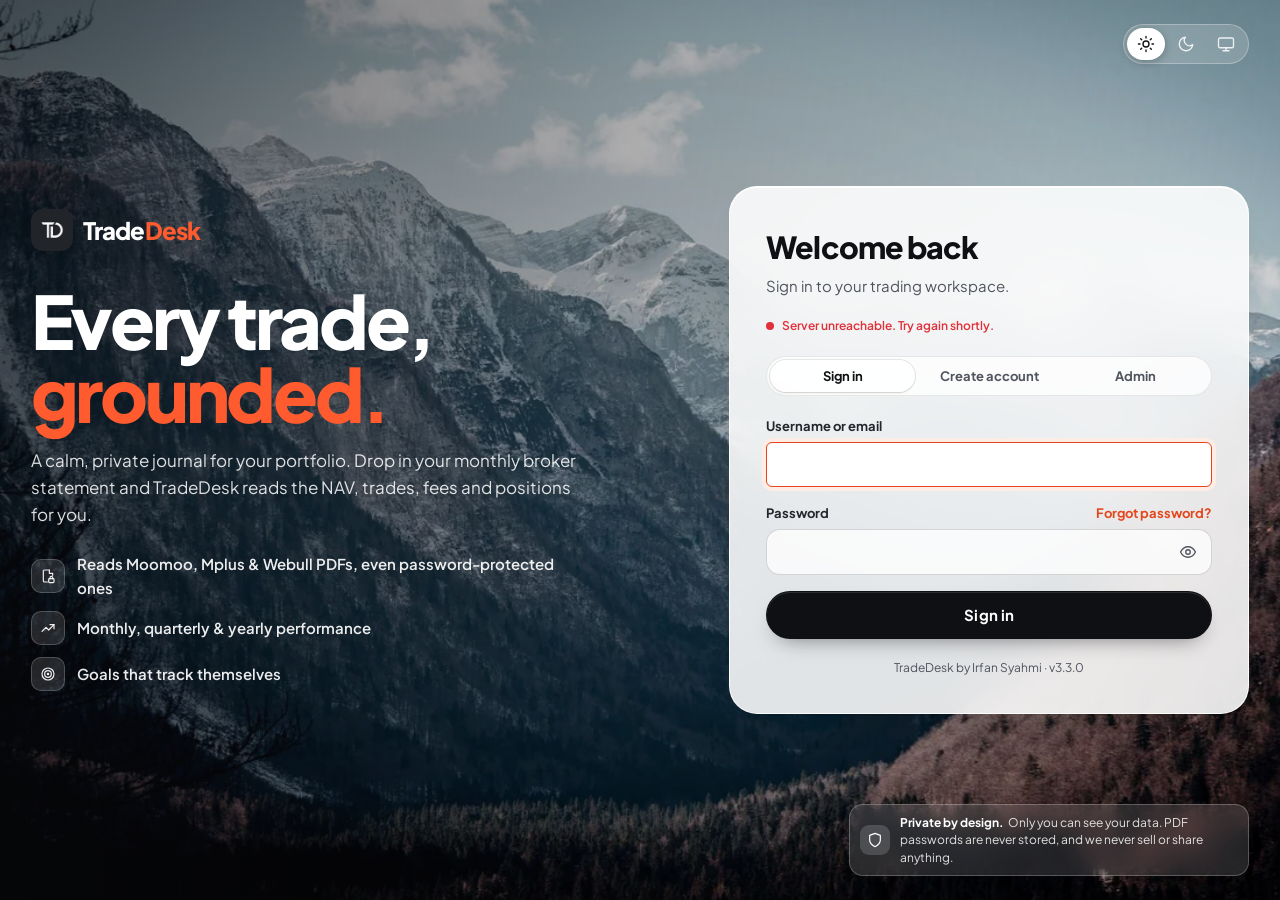
==== index.html @ afc0c204 "Website v3.3.0: statement verification before saving Co-Authored-By: Claude Opus 5.5 <noreply@anthro" ====
<!doctype html>
<html lang="en" data-theme="light">
<head>
  <meta charset="utf-8" />
  <meta name="viewport" content="width=device-width, initial-scale=1, viewport-fit=cover" />
  <title>TradeDesk · Trading Journal</title>
  <meta name="description" content="TradeDesk is a calm, private trading journal: read your broker statements, track NAV, journal trades and hit your goals." />
  <meta name="theme-color" content="#f3f2ee" />
  <meta property="og:title" content="TradeDesk · Trading Journal" />
  <meta property="og:description" content="Read broker statements, track NAV, journal trades and hit your goals." />
  <meta property="og:type" content="website" />
  <meta property="og:image" content="assets/img/og-image.jpg" />
  <link rel="icon" type="image/png" sizes="64x64" href="assets/img/favicon-64.png" />
  <link rel="apple-touch-icon" href="assets/img/apple-touch-icon.png" />
  <link rel="manifest" href="manifest.webmanifest" />
  <link rel="preload" href="assets/fonts/jakarta-normal-latin.woff2" as="font" type="font/woff2" crossorigin />
  <link rel="stylesheet" href="assets/css/fonts.css" />
  <link rel="preload" as="image" type="image/webp" imagesrcset="assets/img/login-bg-1280.webp 1280w, assets/img/login-bg-1920.webp 1920w, assets/img/login-bg-2560.webp 2560w, assets/img/login-bg-3840.webp 3840w" imagesizes="100vw" />
  <link rel="stylesheet" href="assets/css/app.css" />
  <script>
    /* Apply the saved theme before first paint to avoid a flash. */
    (function () {
      try {
        var pref = localStorage.getItem("td_theme_v3") || "light";
        var dark = pref === "dark" || (pref === "system" && matchMedia("(prefers-color-scheme: dark)").matches);
        document.documentElement.setAttribute("data-theme", dark ? "dark" : "light");
        var accent = localStorage.getItem("td_accent_v1");
        if (accent) document.documentElement.setAttribute("data-accent", accent);
      } catch (e) {}
    })();
  </script>
  <script src="config.js"></script>
  <script defer src="assets/vendor/chart-4.4.4.umd.min.js"></script>
  <script type="module" src="assets/js/app.js"></script>
</head>
<body>
  <!-- ======================= Icon sprite (Lucide-style, 24px, stroke) ======================= -->
  <svg width="0" height="0" style="position:absolute" aria-hidden="true" focusable="false">
    <defs>
      <symbol id="i-overview" viewBox="0 0 24 24"><rect x="3" y="3" width="7" height="9" rx="1.5"/><rect x="14" y="3" width="7" height="5" rx="1.5"/><rect x="14" y="12" width="7" height="9" rx="1.5"/><rect x="3" y="16" width="7" height="5" rx="1.5"/></symbol>
      <symbol id="i-trend" viewBox="0 0 24 24"><path d="M3 17l6-6 4 4 8-8"/><path d="M15 7h6v6"/></symbol>
      <symbol id="i-file" viewBox="0 0 24 24"><path d="M14 3H7a2 2 0 0 0-2 2v14a2 2 0 0 0 2 2h10a2 2 0 0 0 2-2V8z"/><path d="M14 3v5h5"/><path d="M9 13h6M9 17h6"/></symbol>
      <symbol id="i-book" viewBox="0 0 24 24"><path d="M4 19.5A2.5 2.5 0 0 1 6.5 17H20V3H6.5A2.5 2.5 0 0 0 4 5.5z"/><path d="M4 19.5A2.5 2.5 0 0 0 6.5 22H20v-5"/></symbol>
      <symbol id="i-eye" viewBox="0 0 24 24"><path d="M2 12s3.6-7 10-7 10 7 10 7-3.6 7-10 7S2 12 2 12z"/><circle cx="12" cy="12" r="3"/></symbol>
      <symbol id="i-eye-off" viewBox="0 0 24 24"><path d="M10.6 5.1A10.4 10.4 0 0 1 12 5c6.4 0 10 7 10 7a17.6 17.6 0 0 1-2.5 3.4M6.6 6.6C3.9 8.4 2 12 2 12s3.6 7 10 7a9.9 9.9 0 0 0 5.4-1.6"/><path d="M9.9 9.9a3 3 0 0 0 4.2 4.2"/><path d="M3 3l18 18"/></symbol>
      <symbol id="i-download" viewBox="0 0 24 24"><path d="M21 15v4a2 2 0 0 1-2 2H5a2 2 0 0 1-2-2v-4"/><path d="M7 10l5 5 5-5"/><path d="M12 15V3"/></symbol>
      <symbol id="i-upload" viewBox="0 0 24 24"><path d="M21 15v4a2 2 0 0 1-2 2H5a2 2 0 0 1-2-2v-4"/><path d="M17 8l-5-5-5 5"/><path d="M12 3v12"/></symbol>
      <symbol id="i-plus" viewBox="0 0 24 24"><path d="M12 5v14M5 12h14"/></symbol>
      <symbol id="i-refresh" viewBox="0 0 24 24"><path d="M21 12a9 9 0 0 1-15.4 6.4L3 16"/><path d="M3 12A9 9 0 0 1 18.4 5.6L21 8"/><path d="M21 3v5h-5M3 21v-5h5"/></symbol>
      <symbol id="i-user" viewBox="0 0 24 24"><circle cx="12" cy="8" r="4"/><path d="M4 21a8 8 0 0 1 16 0"/></symbol>
      <symbol id="i-logout" viewBox="0 0 24 24"><path d="M9 21H5a2 2 0 0 1-2-2V5a2 2 0 0 1 2-2h4"/><path d="M16 17l5-5-5-5"/><path d="M21 12H9"/></symbol>
      <symbol id="i-sun" viewBox="0 0 24 24"><circle cx="12" cy="12" r="4"/><path d="M12 2v2M12 20v2M4.9 4.9l1.4 1.4M17.7 17.7l1.4 1.4M2 12h2M20 12h2M4.9 19.1l1.4-1.4M17.7 6.3l1.4-1.4"/></symbol>
      <symbol id="i-moon" viewBox="0 0 24 24"><path d="M21 12.8A9 9 0 1 1 11.2 3a7 7 0 0 0 9.8 9.8z"/></symbol>
      <symbol id="i-monitor" viewBox="0 0 24 24"><rect x="2" y="4" width="20" height="13" rx="2"/><path d="M8 21h8M12 17v4"/></symbol>
      <symbol id="i-compass" viewBox="0 0 24 24"><circle cx="12" cy="12" r="9"/><path d="M15.5 8.5l-2 5-5 2 2-5z"/></symbol>
      <symbol id="i-shield" viewBox="0 0 24 24"><path d="M12 22s8-4 8-10V5l-8-3-8 3v7c0 6 8 10 8 10z"/></symbol>
      <symbol id="i-lock" viewBox="0 0 24 24"><rect x="4" y="11" width="16" height="10" rx="2"/><path d="M8 11V7a4 4 0 0 1 8 0v4"/></symbol>
      <symbol id="i-file-lock" viewBox="0 0 24 24"><path d="M14 3H7a2 2 0 0 0-2 2v14a2 2 0 0 0 2 2h4"/><path d="M14 3v5h5v3"/><rect x="13" y="16" width="8" height="6" rx="1.2"/><path d="M15 16v-1.5a2 2 0 0 1 4 0V16"/></symbol>
      <symbol id="i-x" viewBox="0 0 24 24"><path d="M18 6L6 18M6 6l12 12"/></symbol>
      <symbol id="i-check" viewBox="0 0 24 24"><path d="M20 6L9 17l-5-5"/></symbol>
      <symbol id="i-chevron-down" viewBox="0 0 24 24"><path d="M6 9l6 6 6-6"/></symbol>
      <symbol id="i-chevron-right" viewBox="0 0 24 24"><path d="M9 6l6 6-6 6"/></symbol>
      <symbol id="i-chevron-left" viewBox="0 0 24 24"><path d="M15 6l-6 6 6 6"/></symbol>
      <symbol id="i-edit" viewBox="0 0 24 24"><path d="M12 20h9"/><path d="M16.5 3.5a2.1 2.1 0 0 1 3 3L7 19l-4 1 1-4z"/></symbol>
      <symbol id="i-trash" viewBox="0 0 24 24"><path d="M3 6h18"/><path d="M8 6V4a1 1 0 0 1 1-1h6a1 1 0 0 1 1 1v2"/><path d="M19 6l-1 14a2 2 0 0 1-2 2H8a2 2 0 0 1-2-2L5 6"/><path d="M10 11v6M14 11v6"/></symbol>
      <symbol id="i-external" viewBox="0 0 24 24"><path d="M18 13v6a2 2 0 0 1-2 2H5a2 2 0 0 1-2-2V8a2 2 0 0 1 2-2h6"/><path d="M15 3h6v6"/><path d="M10 14L21 3"/></symbol>
      <symbol id="i-target" viewBox="0 0 24 24"><circle cx="12" cy="12" r="9"/><circle cx="12" cy="12" r="5"/><circle cx="12" cy="12" r="1"/></symbol>
      <symbol id="i-wallet" viewBox="0 0 24 24"><path d="M20 7V5a2 2 0 0 0-2-2H5a2 2 0 0 0 0 4h15a1 1 0 0 1 1 1v4h-4a2 2 0 0 0 0 4h4v3a1 1 0 0 1-1 1H5a2 2 0 0 1-2-2V5"/></symbol>
      <symbol id="i-alert" viewBox="0 0 24 24"><circle cx="12" cy="12" r="9"/><path d="M12 8v4M12 16h.01"/></symbol>
      <symbol id="i-info" viewBox="0 0 24 24"><circle cx="12" cy="12" r="9"/><path d="M12 16v-4M12 8h.01"/></symbol>
      <symbol id="i-mail" viewBox="0 0 24 24"><rect x="3" y="5" width="18" height="14" rx="2"/><path d="M3 7l9 6 9-6"/></symbol>
      <symbol id="i-chat" viewBox="0 0 24 24"><path d="M21 11.5a8.4 8.4 0 0 1-12.3 7.5L3 21l2-5.4A8.5 8.5 0 1 1 21 11.5z"/></symbol>
      <symbol id="i-linkedin" viewBox="0 0 24 24"><rect x="3" y="3" width="18" height="18" rx="3"/><path d="M8 10v7M8 7v.01M12 17v-4a2 2 0 0 1 4 0v4M12 10v7"/></symbol>
      <symbol id="i-search" viewBox="0 0 24 24"><circle cx="11" cy="11" r="7"/><path d="M21 21l-4.3-4.3"/></symbol>
      <symbol id="i-pie" viewBox="0 0 24 24"><path d="M21 15.9A10 10 0 1 1 8.1 3"/><path d="M22 12A10 10 0 0 0 12 2v10z"/></symbol>
      <symbol id="i-up" viewBox="0 0 24 24"><path d="M7 17L17 7M8 7h9v9"/></symbol>
      <symbol id="i-down" viewBox="0 0 24 24"><path d="M7 7l10 10M17 8v9H8"/></symbol>
      <symbol id="i-help" viewBox="0 0 24 24"><circle cx="12" cy="12" r="9"/><path d="M9.1 9a3 3 0 0 1 5.8 1c0 2-3 3-3 3M12 17h.01"/></symbol>
      <symbol id="i-layers" viewBox="0 0 24 24"><path d="M12 2l10 5-10 5L2 7z"/><path d="M2 17l10 5 10-5M2 12l10 5 10-5"/></symbol>
      <symbol id="i-star" viewBox="0 0 24 24"><path d="M12 2.8l2.8 5.9 6.4.8-4.7 4.4 1.2 6.4L12 17.2l-5.7 3.1 1.2-6.4-4.7-4.4 6.4-.8z"/></symbol>
      <symbol id="i-sound" viewBox="0 0 24 24"><path d="M11 5L6 9H3v6h3l5 4z"/><path d="M15.5 8.5a5 5 0 0 1 0 7M18.6 5.4a9 9 0 0 1 0 13.2"/></symbol>
      <symbol id="i-palette" viewBox="0 0 24 24"><path d="M12 3a9 9 0 0 0 0 18c1.1 0 1.6-.8 1.6-1.6 0-.5-.2-.8-.5-1.2-.3-.3-.5-.7-.5-1.2 0-.9.7-1.6 1.6-1.6h1.9A4.9 4.9 0 0 0 21 10.5C21 6.4 17 3 12 3z"/><circle cx="7.5" cy="11" r="1.2"/><circle cx="10.5" cy="7" r="1.2"/><circle cx="15" cy="7.5" r="1.2"/></symbol>
      <symbol id="i-feedback" viewBox="0 0 24 24"><path d="M21 15a2 2 0 0 1-2 2H8l-5 4V5a2 2 0 0 1 2-2h14a2 2 0 0 1 2 2z"/><path d="M8 9h8M8 13h5"/></symbol>
      <symbol id="i-csv" viewBox="0 0 24 24"><path d="M14 3H7a2 2 0 0 0-2 2v14a2 2 0 0 0 2 2h10a2 2 0 0 0 2-2V8z"/><path d="M14 3v5h5"/><path d="M12 11v6M9 14l3 3 3-3"/></symbol>
    </defs>
  </svg>

  <a class="skip-link" href="#main">Skip to content</a>

  <!-- Interactive dot-field background (dashboard + admin) -->
  <canvas id="fieldBg" class="field-bg" aria-hidden="true"></canvas>
  <div class="wash" aria-hidden="true"><span class="wash-a"></span><span class="wash-b"></span><span class="wash-c"></span></div>

  <!-- ================================== AUTH ================================== -->
  <section id="authPage" class="auth" aria-labelledby="authHeading">
    <picture class="auth-photo" aria-hidden="true">
      <source type="image/webp" sizes="100vw" srcset="assets/img/login-bg-1280.webp 1280w, assets/img/login-bg-1920.webp 1920w, assets/img/login-bg-2560.webp 2560w, assets/img/login-bg-3840.webp 3840w" />
      <img src="assets/img/login-bg-2560.jpg" alt="" decoding="async" fetchpriority="high" />
    </picture>
    <div class="auth-veil" aria-hidden="true"></div>

    <div class="seg seg--icons auth-theme" role="radiogroup" aria-label="Theme">
      <button type="button" role="radio" data-theme-val="light" aria-label="Light theme"><svg class="ico"><use href="#i-sun"/></svg></button>
      <button type="button" role="radio" data-theme-val="dark" aria-label="Dark theme"><svg class="ico"><use href="#i-moon"/></svg></button>
      <button type="button" role="radio" data-theme-val="system" aria-label="Match system theme"><svg class="ico"><use href="#i-monitor"/></svg></button>
    </div>

    <div class="auth-shell">
      <div class="auth-intro">
        <div class="brand brand--light">
          <img class="brand-mark" src="assets/img/logo-192.png" alt="" width="40" height="40" />
          <span class="brand-word">Trade<em>Desk</em></span>
        </div>
        <h1 class="auth-headline itext" data-itext>Every trade, <span class="accent">grounded.</span></h1>
        <p class="auth-lede">A calm, private journal for your portfolio. Drop in your monthly broker statement and TradeDesk reads the NAV, trades, fees and positions for you.</p>
        <ul class="auth-points">
          <li><svg class="ico"><use href="#i-file-lock"/></svg> Reads Moomoo, Mplus &amp; Webull PDFs, even password-protected ones</li>
          <li><svg class="ico"><use href="#i-trend"/></svg> Monthly, quarterly &amp; yearly performance</li>
          <li><svg class="ico"><use href="#i-target"/></svg> Goals that track themselves</li>
        </ul>
      </div>

      <div class="auth-card glass glass--strong">
        <div class="auth-card-head">
          <h2 id="authHeading" class="auth-title">Welcome back</h2>
          <p class="auth-sub" id="authSub">Sign in to your trading workspace.</p>
        </div>

        <div class="server-status" id="serverStatus" data-state="checking" role="status" aria-live="polite">
          <span class="dot" aria-hidden="true"></span><span class="server-status-text">Connecting to server…</span>
        </div>

        <div class="seg seg--full auth-tabs" role="tablist" aria-label="Account access">
          <button type="button" role="tab" class="on" aria-selected="true" data-auth-mode="login">Sign in</button>
          <button type="button" role="tab" aria-selected="false" data-auth-mode="register">Create account</button>
          <button type="button" role="tab" aria-selected="false" data-auth-mode="admin">Admin</button>
        </div>

        <!-- Sign in -->
        <form id="loginForm" class="form" novalidate>
          <div class="field">
            <label for="loginUsername">Username or email</label>
            <input id="loginUsername" name="username" autocomplete="username" required />
          </div>
          <div class="field">
            <div class="field-row"><label for="loginPassword">Password</label><button type="button" class="link-btn" id="btnForgotPassword">Forgot password?</button></div>
            <div class="pw-wrap">
              <input id="loginPassword" name="password" type="password" autocomplete="current-password" required />
              <button type="button" class="pw-eye" data-toggle-pw="loginPassword" aria-label="Show password"><svg class="ico"><use href="#i-eye"/></svg></button>
            </div>
          </div>
          <p class="form-error" role="alert" hidden></p>
          <button type="submit" class="btn btn--primary btn--lg btn--block">Sign in</button>
        </form>

        <!-- Register -->
        <form id="registerForm" class="form" novalidate hidden>
          <div class="grid-2">
            <div class="field">
              <label for="regUsername">Username</label>
              <input id="regUsername" name="username" autocomplete="username" required minlength="3" maxlength="32" pattern="[A-Za-z0-9_.\-]{3,32}" />
              <small class="hint">3–32 letters, numbers, . _ -</small>
            </div>
            <div class="field">
              <label for="regDisplay">Display name</label>
              <input id="regDisplay" name="display_name" autocomplete="name" required maxlength="64" />
            </div>
          </div>
          <div class="grid-2">
            <div class="field">
              <label for="regEmail">Email</label>
              <input id="regEmail" name="email" type="email" autocomplete="email" required />
            </div>
            <div class="field">
              <label for="regCurrency">Base currency</label>
              <select id="regCurrency" name="base_currency"><option>MYR</option><option>USD</option><option>SGD</option><option>HKD</option></select>
            </div>
          </div>
          <div class="field">
            <label for="registerPassword">Password</label>
            <div class="pw-wrap">
              <input id="registerPassword" name="password" type="password" autocomplete="new-password" required minlength="8" />
              <button type="button" class="pw-eye" data-toggle-pw="registerPassword" aria-label="Show password"><svg class="ico"><use href="#i-eye"/></svg></button>
            </div>
            <small class="hint">At least 8 characters.</small>
          </div>
          <fieldset class="field">
            <legend>Choose your avatar</legend>
            <div class="avatar-picker" id="registerAvatarPicker" role="radiogroup" aria-label="Avatar"></div>
            <input type="hidden" name="avatar" id="registerAvatarInput" value="av-1" />
          </fieldset>
          <p class="form-error" role="alert" hidden></p>
          <button type="submit" class="btn btn--primary btn--lg btn--block">Create account</button>
        </form>

        <!-- Admin -->
        <form id="adminLoginForm" class="form" novalidate hidden>
          <div class="field">
            <label for="adminUsername">Admin username</label>
            <input id="adminUsername" name="username" autocomplete="username" required />
          </div>
          <div class="field">
            <label for="adminPassword">Password</label>
            <div class="pw-wrap">
              <input id="adminPassword" name="password" type="password" autocomplete="current-password" required />
              <button type="button" class="pw-eye" data-toggle-pw="adminPassword" aria-label="Show password"><svg class="ico"><use href="#i-eye"/></svg></button>
            </div>
          </div>
          <p class="form-error" role="alert" hidden></p>
          <button type="submit" class="btn btn--primary btn--lg btn--block">Open admin console</button>
        </form>

        <!-- Reset password (opened from the emailed link) -->
        <form id="resetForm" class="form" novalidate hidden>
          <div class="field">
            <label for="resetPassword">New password</label>
            <div class="pw-wrap">
              <input id="resetPassword" name="password" type="password" autocomplete="new-password" required minlength="8" />
              <button type="button" class="pw-eye" data-toggle-pw="resetPassword" aria-label="Show password"><svg class="ico"><use href="#i-eye"/></svg></button>
            </div>
            <small class="hint">At least 8 characters.</small>
          </div>
          <div class="field">
            <label for="resetPassword2">Confirm new password</label>
            <input id="resetPassword2" name="password2" type="password" autocomplete="new-password" required minlength="8" />
          </div>
          <p class="form-error" role="alert" hidden></p>
          <button type="submit" class="btn btn--primary btn--lg btn--block">Save new password</button>
          <button type="button" class="link-btn" id="resetCancel" style="justify-self:center">Back to sign in</button>
        </form>

        <p class="auth-foot">TradeDesk by Irfan Syahmi · <span data-version></span></p>
      </div>
    </div>
    <aside class="auth-privacy" aria-label="Privacy">
      <svg class="ico"><use href="#i-shield"/></svg>
      <p style="margin:0"><strong>Private by design.</strong>Only you can see your data. PDF passwords are never stored, and we never sell or share anything.</p>
    </aside>
  </section>

  <!-- ============================ WELCOME LOADER ============================ -->
  <div id="welcome" class="welcome" hidden>
    <div class="welcome-card glass glass--strong" role="status" aria-live="polite">
      <div class="welcome-mark" aria-hidden="true">
        <svg class="welcome-ring" viewBox="0 0 120 120"><circle cx="60" cy="60" r="54" pathLength="100"/></svg>
        <img src="assets/img/logo-192.png" alt="" width="72" height="72" />
      </div>
      <p class="welcome-eyebrow" id="welcomeEyebrow">Good evening</p>
      <h1 class="welcome-title"><span id="welcomeLead">Welcome back,</span> <em id="welcomeName">trader</em></h1>
      <p class="welcome-sub" id="welcomeSub">Preparing your workspace</p>
      <div class="welcome-bar" aria-hidden="true"><span id="welcomeBar"></span></div>
      <ol class="welcome-steps" aria-hidden="true">
        <li data-step="0">Accounts</li>
        <li data-step="1">Statements</li>
        <li data-step="2">Analytics</li>
      </ol>
    </div>
  </div>

  <!-- ================================== APP ================================== -->
  <div id="appPage" class="app" hidden>
    <header class="topnav">
      <div class="topnav-bar glass">
        <a class="brand" href="#/overview" aria-label="TradeDesk overview">
          <img class="brand-mark" src="assets/img/logo-192.png" alt="" width="34" height="34" />
          <span class="brand-word">Trade<em>Desk</em></span>
        </a>

        <nav class="primary-nav" id="primaryNav" aria-label="Main">
          <span class="nav-pill" aria-hidden="true"></span>
          <a href="#/overview" data-view="overview"><svg class="ico"><use href="#i-overview"/></svg><span>Overview</span></a>
          <a href="#/performance" data-view="performance"><svg class="ico"><use href="#i-trend"/></svg><span>Performance</span></a>
          <a href="#/statements" data-view="statements"><svg class="ico"><use href="#i-file"/></svg><span>Statements</span></a>
          <a href="#/journal" data-view="journal"><svg class="ico"><use href="#i-book"/></svg><span>Journal</span></a>
        </nav>

        <div class="topnav-actions">
          <span class="clock" id="clock" aria-label="Local time"></span>
          <button type="button" class="icon-btn" id="btnPrivacy" aria-pressed="false" aria-label="Hide balances" data-tip="Hide balances"><svg class="ico"><use href="#i-eye"/></svg></button>
          <button type="button" class="icon-btn hide-sm" id="btnExport" aria-label="Export CSV" data-tip="Export CSV"><svg class="ico"><use href="#i-download"/></svg></button>
          <button type="button" class="icon-btn hide-sm" id="btnRefresh" aria-label="Refresh data" data-tip="Refresh"><svg class="ico"><use href="#i-refresh"/></svg></button>
          <button type="button" class="btn btn--primary btn--sm" id="btnLogTrade"><svg class="ico"><use href="#i-plus"/></svg><span class="hide-xs">Log trade</span></button>
          <button type="button" class="avatar-btn" id="btnUserMenu" aria-haspopup="menu" aria-expanded="false" aria-controls="userMenu" aria-label="Account menu">
            <img id="navAvatar" src="assets/img/avatars/av-1.webp" alt="" width="36" height="36" />
            <svg class="ico ico--sm"><use href="#i-chevron-down"/></svg>
          </button>
        </div>
      </div>

      <div class="user-menu glass glass--strong" id="userMenu" role="menu" hidden>
        <div class="user-menu-head">
          <img id="menuAvatar" src="assets/img/avatars/av-1.webp" alt="" width="48" height="48" />
          <div><strong id="menuName">Trader</strong><span id="menuEmail"></span></div>
        </div>
        <button type="button" role="menuitem" id="menuProfile"><svg class="ico"><use href="#i-user"/></svg>Profile &amp; avatar</button>
        <button type="button" role="menuitem" id="menuTour"><svg class="ico"><use href="#i-compass"/></svg>Take the tour</button>
        <button type="button" role="menuitem" id="menuExport" class="show-sm"><svg class="ico"><use href="#i-download"/></svg>Export CSV</button>
        <button type="button" role="menuitem" id="menuFeedback"><svg class="ico"><use href="#i-feedback"/></svg>Send feedback</button>
        <button type="button" role="menuitem" id="menuAdmin" hidden><svg class="ico"><use href="#i-shield"/></svg>Admin console</button>
        <div class="menu-block">
          <div class="menu-block-head">Colour theme <span id="menuAccentName">Ember</span></div>
          <div class="accent-dots" id="menuAccents" role="radiogroup" aria-label="Colour theme"></div>
        </div>
        <div class="menu-row" style="border-top:1px solid var(--line)">
          <div><div style="display:flex;gap:10px;align-items:center"><svg class="ico"><use href="#i-sound"/></svg>Sound effects</div></div>
          <button type="button" class="switch" id="soundSwitch" role="switch" aria-checked="true" aria-label="Sound effects"></button>
        </div>
        <div class="user-menu-theme">
          <span>Appearance</span>
          <div class="seg seg--icons" id="themeSeg" role="radiogroup" aria-label="Theme">
            <button type="button" role="radio" data-theme-val="light" aria-label="Light"><svg class="ico"><use href="#i-sun"/></svg></button>
            <button type="button" role="radio" data-theme-val="dark" aria-label="Dark"><svg class="ico"><use href="#i-moon"/></svg></button>
            <button type="button" role="radio" data-theme-val="system" aria-label="System"><svg class="ico"><use href="#i-monitor"/></svg></button>
          </div>
        </div>
        <button type="button" role="menuitem" id="menuLogout" class="danger"><svg class="ico"><use href="#i-logout"/></svg>Sign out</button>
        <p class="user-menu-version">TradeDesk <span data-version></span></p>
      </div>
    </header>

    <main id="main" class="page" tabindex="-1">
      <!-- ============================ OVERVIEW ============================ -->
      <section class="view" id="view-overview" data-title="Overview">
        <div class="page-head">
          <div>
            <p class="eyebrow" id="todayLabel"></p>
            <h1 class="page-title itext" id="greeting">Good evening</h1>
            <p class="page-lede">Here’s where your portfolio stands today.</p>
          </div>
          <div class="page-actions">
            <a class="btn btn--ghost" href="#/statements"><svg class="ico"><use href="#i-upload"/></svg>Upload statement</a>
            <button type="button" class="btn btn--ghost" data-action="add-account"><svg class="ico"><use href="#i-plus"/></svg>Add account</button>
          </div>
        </div>

        <div class="bento">
          <article class="card glass hero-nav reveal" id="tourNav">
            <div class="hero-nav-top">
              <span class="label">Net asset value</span>
              <span class="chip" id="heroBase">MYR</span>
            </div>
            <div class="hero-figure money" id="heroNav">—</div>
            <div class="hero-delta" id="heroDelta"></div>
            <div class="hero-spark"><canvas id="heroSpark" aria-label="Net asset value trend" role="img"></canvas></div>
            <dl class="hero-meta">
              <div><dt>Portfolio</dt><dd class="money" id="heroPortfolio">—</dd></div>
              <div><dt>Cash</dt><dd class="money" id="heroCash">—</dd></div>
              <div><dt>Net deposits</dt><dd class="money" id="heroDeposits">—</dd></div>
            </dl>
          </article>

          <div class="kpis" id="kpiGrid"></div>

          <article class="card glass span-8 reveal">
            <header class="card-head">
              <div><p class="eyebrow">Analytics</p><h2 class="card-title">Performance progression</h2></div>
              <div class="seg" id="overviewPeriodSeg" role="group" aria-label="Period">
                <button type="button" class="on" data-p="monthly">Monthly</button>
                <button type="button" data-p="quarterly">Quarterly</button>
                <button type="button" data-p="yearly">Yearly</button>
              </div>
            </header>
            <div class="chart-box chart-box--tall"><canvas id="overviewPerfChart" role="img" aria-label="Ending NAV and realised P&amp;L by period"></canvas></div>
          </article>

          <article class="card glass span-4 reveal">
            <header class="card-head">
              <div><p class="eyebrow">Distribution</p><h2 class="card-title">Allocation</h2></div>
              <div class="seg seg--sm" id="allocSeg" role="group" aria-label="Group by">
                <button type="button" class="on" data-a="symbol">Holdings</button>
                <button type="button" data-a="account">Account</button>
                <button type="button" data-a="currency">Ccy</button>
              </div>
            </header>
            <div class="alloc">
              <div class="chart-box chart-box--donut"><canvas id="allocChart" role="img" aria-label="Portfolio allocation"></canvas><div class="donut-center"><span>Total</span><strong class="money" id="allocTotal">—</strong></div></div>
              <ul class="legend" id="allocLegend"></ul>
            </div>
          </article>

          <section class="span-12 reveal" id="tourAccounts" aria-labelledby="accountsHeading">
            <div class="section-head">
              <div><p class="eyebrow">Brokerage</p><h2 class="section-title" id="accountsHeading">Your accounts</h2></div>
              <button type="button" class="btn btn--ghost btn--sm" data-action="add-account"><svg class="ico"><use href="#i-plus"/></svg>Add account</button>
            </div>
            <div class="accounts" id="accountsGrid"></div>
          </section>

          <article class="card glass span-5 reveal" id="tourReader">
            <header class="card-head">
              <div><p class="eyebrow">Statement reader</p><h2 class="card-title">Drop your monthly statement</h2></div>
            </header>
            <div class="dropzone" data-dropzone="quick" tabindex="0" role="button" aria-label="Choose statement PDF files to upload">
              <span class="dropzone-icon"><svg class="ico"><use href="#i-upload"/></svg></span>
              <strong>Drag PDFs here or <u>browse</u></strong>
              <span class="muted">Moomoo, Mplus &amp; Webull · password-protected files supported</span>
              <input type="file" accept=".pdf,.txt,application/pdf" multiple hidden data-file-input="quick" />
            </div>
            <div class="field field--inline">
              <label for="quickAccountSelect">Into account</label>
              <select id="quickAccountSelect" data-account-select></select>
            </div>
            <div class="stmt-latest" id="latestStmt"></div>
          </article>

          <article class="card glass span-7 reveal" id="tourGoals">
            <header class="card-head">
              <div><p class="eyebrow">Milestones</p><h2 class="card-title">Trading goals</h2></div>
              <button type="button" class="btn btn--ghost btn--sm" id="btnAddGoal"><svg class="ico"><use href="#i-plus"/></svg>New goal</button>
            </header>
            <div class="goals" id="goalsGrid"></div>
          </article>

          <article class="card glass span-12 reveal">
            <header class="card-head">
              <div><p class="eyebrow">Positions</p><h2 class="card-title">Current holdings</h2></div>
              <select class="select--sm" id="holdAccountFilter" aria-label="Filter holdings by account" data-account-filter></select>
            </header>
            <div class="table-scroll">
              <table class="tbl" id="holdingsTable">
                <thead><tr><th>Security</th><th>Account</th><th>Market</th><th class="r">Qty</th><th class="r">Avg cost</th><th class="r">Price</th><th class="r">Market value</th><th class="r">Base value</th><th class="r">Weight</th></tr></thead>
                <tbody></tbody>
              </table>
            </div>
          </article>
        </div>
      </section>

      <!-- ============================ PERFORMANCE ============================ -->
      <section class="view" id="view-performance" data-title="Performance" hidden>
        <div class="page-head">
          <div><p class="eyebrow">Historical analytics</p><h1 class="page-title itext" data-itext>Performance</h1><p class="page-lede">Starting vs ending NAV, realised P&amp;L, dividends, fees and win rate.</p></div>
          <div class="page-actions">
            <select class="select--sm" id="perfAccountFilter" aria-label="Filter by account" data-account-filter></select>
            <div class="seg" id="detailPeriodSeg" role="group" aria-label="Period">
              <button type="button" class="on" data-dp="monthly">Monthly</button>
              <button type="button" data-dp="quarterly">Quarterly</button>
              <button type="button" data-dp="yearly">Yearly</button>
            </div>
          </div>
        </div>
        <div class="bento">
          <article class="card glass span-6 reveal"><header class="card-head"><h2 class="card-title">Realised P&amp;L + dividends</h2></header><div class="chart-box"><canvas id="periodPnlChart" role="img" aria-label="Realised profit and loss by period"></canvas></div></article>
          <article class="card glass span-6 reveal"><header class="card-head"><h2 class="card-title">Net asset value</h2></header><div class="chart-box"><canvas id="periodNavChart" role="img" aria-label="Starting and ending NAV by period"></canvas></div></article>
          <article class="card glass span-12 reveal">
            <header class="card-head"><h2 class="card-title" id="periodTableTitle">Monthly breakdown</h2></header>
            <div class="table-scroll">
              <table class="tbl" id="periodTable">
                <thead><tr><th>Period</th><th class="r">Start NAV</th><th class="r">End NAV</th><th class="r">Change</th><th class="r">Realised</th><th class="r">Dividends</th><th class="r">Fees</th><th class="r">Net flow</th><th class="r">Bought</th><th class="r">Sold</th><th class="r">Trades</th><th class="r">Win rate</th></tr></thead>
                <tbody></tbody>
              </table>
            </div>
          </article>
        </div>
      </section>

      <!-- ============================ STATEMENTS ============================ -->
      <section class="view" id="view-statements" data-title="Statements" hidden>
        <div class="page-head">
          <div><p class="eyebrow">PDF statement reader</p><h1 class="page-title itext" data-itext>Statements</h1><p class="page-lede">Upload monthly broker statements to sync NAV, cash flows, positions and executed trades.</p></div>
        </div>
        <article class="card glass upload-card reveal">
          <div class="dropzone dropzone--wide" data-dropzone="main" tabindex="0" role="button" aria-label="Choose statement PDF files to upload">
            <span class="dropzone-icon"><svg class="ico"><use href="#i-upload"/></svg></span>
            <div>
              <strong>Drag statement PDFs here or <u>browse</u></strong>
              <span class="muted">Several months at once is fine. If a PDF is locked, we’ll ask for its password before uploading.</span>
            </div>
            <input type="file" accept=".pdf,.txt,application/pdf" multiple hidden data-file-input="main" />
          </div>
          <div class="field field--inline">
            <label for="stmtAccountSelect">Into account</label>
            <select id="stmtAccountSelect" data-account-select></select>
          </div>
        </article>
        <div class="tabs-scroll" id="statementTabs" role="tablist" aria-label="Uploaded statements"></div>
        <div id="statementReport"></div>
      </section>

      <!-- ============================ JOURNAL ============================ -->
      <section class="view" id="view-journal" data-title="Journal" hidden>
        <div class="page-head">
          <div><p class="eyebrow">Ledger</p><h1 class="page-title itext" data-itext>Journal</h1><p class="page-lede">Every trade, deposit, dividend and fee, with your notes.</p></div>
          <div class="page-actions">
            <button type="button" class="btn btn--ghost" id="btnImportCsv"><svg class="ico"><use href="#i-upload"/></svg>Import CSV</button>
            <input type="file" id="csvFileInput" accept=".csv,text/csv" hidden />
            <button type="button" class="btn btn--primary" data-action="log-trade"><svg class="ico"><use href="#i-plus"/></svg>Add entry</button>
          </div>
        </div>
        <div class="bento">
          <article class="card glass span-12 reveal">
            <header class="card-head"><div><p class="eyebrow">Realised</p><h2 class="card-title">Closed trades</h2></div></header>
            <div class="table-scroll">
              <table class="tbl" id="closedTable">
                <thead><tr><th>Date</th><th>Security</th><th>Ccy</th><th class="r">Qty</th><th class="r">Avg entry</th><th class="r">Exit</th><th class="r">Fees</th><th class="r">P&amp;L</th><th class="r">Return</th></tr></thead>
                <tbody></tbody>
              </table>
            </div>
          </article>
          <article class="card glass span-12 reveal">
            <header class="card-head">
              <div><p class="eyebrow">Complete ledger</p><h2 class="card-title">Journal entries</h2></div>
              <div class="toolbar">
                <select class="select--sm" id="txAccountFilter" aria-label="Filter by account" data-account-filter></select>
                <label class="search"><svg class="ico"><use href="#i-search"/></svg><input id="txSearch" type="search" placeholder="Search symbol, type, note" aria-label="Search journal" /></label>
              </div>
            </header>
            <div class="table-scroll table-scroll--tall">
              <table class="tbl" id="txTable">
                <thead><tr><th>Date</th><th>Account</th><th>Type</th><th>Security</th><th>Ccy</th><th class="r">Qty</th><th class="r">Price</th><th class="r">Fees</th><th class="r">Net</th><th>Notes</th><th class="r"><span class="sr-only">Actions</span></th></tr></thead>
                <tbody></tbody>
              </table>
            </div>
          </article>
        </div>
      </section>
    </main>

    <footer class="site-footer">
      <p>© <span id="year"></span> TradeDesk by Irfan Syahmi · <span data-version></span></p>
      <nav aria-label="Contact">
        <button type="button" class="footer-feedback" data-action="feedback"><svg class="ico ico--sm"><use href="#i-feedback"/></svg>Feedback</button>
        <a href="https://wa.me/60197881403" target="_blank" rel="noopener"><svg class="ico ico--sm"><use href="#i-chat"/></svg>WhatsApp</a>
        <a href="mailto:irfannorazaman@gmail.com"><svg class="ico ico--sm"><use href="#i-mail"/></svg>Email</a>
        <a href="https://www.linkedin.com/in/irfansyahminorazman" target="_blank" rel="noopener"><svg class="ico ico--sm"><use href="#i-linkedin"/></svg>LinkedIn</a>
      </nav>
    </footer>
  </div>

  <!-- ================================== ADMIN ================================== -->
  <div id="adminPage" class="app" hidden>
    <header class="topnav">
      <div class="topnav-bar glass">
        <span class="brand"><img class="brand-mark" src="assets/img/logo-192.png" alt="" width="34" height="34" /><span class="brand-word">Trade<em>Desk</em></span><span class="chip chip--accent">Admin</span></span>
        <div class="topnav-actions">
          <button type="button" class="btn btn--ghost btn--sm" id="btnAdminToApp"><svg class="ico"><use href="#i-overview"/></svg><span class="hide-xs">My dashboard</span></button>
          <button type="button" class="btn btn--ghost btn--sm" id="btnAdminRefresh"><svg class="ico"><use href="#i-refresh"/></svg><span class="hide-xs">Refresh</span></button>
          <button type="button" class="btn btn--ghost btn--sm" id="btnAdminLogout"><svg class="ico"><use href="#i-logout"/></svg><span class="hide-xs">Sign out</span></button>
        </div>
      </div>
    </header>
    <main class="page">
      <div class="page-head"><div><p class="eyebrow">Protected</p><h1 class="page-title itext" data-itext>Admin console</h1><p class="page-lede">Registered users, activity and platform notes. Passwords are hashed and never shown.</p></div></div>
      <div class="kpis kpis--4" id="adminStats"></div>
      <div class="admin-grid">
        <section class="card glass" aria-labelledby="adminUsersH"><header class="card-head"><div><p class="eyebrow">Directory</p><h2 class="card-title" id="adminUsersH">Users</h2></div></header><div class="admin-users" id="adminUsers"></div></section>
        <section class="card glass" aria-labelledby="adminSugH">
          <header class="card-head"><div><p class="eyebrow">Roadmap</p><h2 class="card-title" id="adminSugH">Suggestions</h2></div></header>
          <form id="adminSuggestionForm" class="suggestion-form">
            <input name="author" class="input--sm" placeholder="Author" value="Admin" required maxlength="128" aria-label="Author" />
            <select name="category" class="select--sm" aria-label="Category"><option>Feature</option><option>Statement Parser</option><option>Analytics</option><option>Security</option></select>
            <div class="grow-row">
              <input name="message" class="input--sm" placeholder="Add a suggestion or improvement note" required maxlength="2000" aria-label="Suggestion" />
              <button type="submit" class="btn btn--primary btn--sm">Add</button>
            </div>
          </form>
          <div class="suggestions" id="adminSuggestions"></div>
        </section>
      </div>
      <section class="card glass" aria-labelledby="adminFbH">
        <header class="card-head">
          <div><p class="eyebrow">From users</p><h2 class="card-title" id="adminFbH">Feedback</h2></div>
          <div class="seg seg--sm" id="fbFilter" role="group" aria-label="Filter feedback">
            <button type="button" class="on" data-f="all">All</button>
            <button type="button" data-f="new">New</button>
            <button type="button" data-f="read">Read</button>
            <button type="button" data-f="done">Done</button>
          </div>
        </header>
        <div class="feedback-list" id="adminFeedback"></div>
      </section>
    </main>
    <footer class="site-footer"><p>TradeDesk admin · <span data-version></span></p></footer>
  </div>

  <!-- ================================== DIALOGS ================================== -->
  <dialog id="pdfPasswordDlg" class="dlg" aria-labelledby="pdfPwTitle">
    <form method="dialog" id="pdfPasswordForm" class="dlg-body">
      <div class="dlg-icon dlg-icon--accent"><svg class="ico"><use href="#i-file-lock"/></svg></div>
      <h2 id="pdfPwTitle" class="dlg-title">Unlock protected statements</h2>
      <p class="dlg-lede" id="pdfPwLede">Some of your PDFs are password-protected. Enter each password once and we’ll unlock and read them.</p>
      <label class="check" id="pdfPwSameWrap" hidden><input type="checkbox" id="pdfPwSame" /> <span>Use the same password for every file</span></label>
      <div class="pw-files" id="pdfPwFiles"></div>
      <p class="dlg-note"><svg class="ico ico--sm"><use href="#i-info"/></svg><span>Brokers often use your IC/passport number or date of birth. Passwords are used only to read the file and are never stored.</span></p>
      <div class="dlg-actions">
        <button type="button" class="btn btn--ghost" id="pdfPwSkip">Skip locked files</button>
        <button type="submit" class="btn btn--primary" value="unlock"><svg class="ico"><use href="#i-lock"/></svg>Unlock &amp; upload</button>
      </div>
    </form>
  </dialog>

  <dialog id="parsingDlg" class="dlg dlg--sm" aria-labelledby="parsingTitle">
    <div class="dlg-body center">
      <div class="spinner" aria-hidden="true"></div>
      <h2 class="dlg-title" id="parsingTitle">Reading your statement</h2>
      <p class="dlg-lede" id="parsingStatus">Extracting NAV, trades, cash movements and positions.</p>
    </div>
  </dialog>

  <dialog id="accountDlg" class="dlg" aria-labelledby="accountDlgTitle">
    <form method="dialog" id="accountForm" class="dlg-body">
      <h2 class="dlg-title" id="accountDlgTitle">Add account</h2>
      <input type="hidden" name="id" />
      <div class="grid-2">
        <div class="field"><label for="accName">Account name</label><input id="accName" name="name" required maxlength="64" /></div>
        <div class="field"><label for="accBroker">Broker</label><select id="accBroker" name="broker"><option value="moomoo">Moomoo</option><option value="mplus">Mplus</option><option value="webull">Webull</option><option value="other">Other</option></select></div>
      </div>
      <div class="grid-2">
        <div class="field"><label for="accCurrency">Primary currency</label><select id="accCurrency" name="currency"><option>MYR</option><option>USD</option><option>SGD</option><option>HKD</option><option>CNH</option></select></div>
        <div class="field"><label for="accNumber">Account number <span class="muted">(optional)</span></label><input id="accNumber" name="account_number" maxlength="64" /></div>
      </div>
      <fieldset class="field"><legend>Currencies traded</legend>
        <div class="chips" id="accCurrencies">
          <label class="chip-check"><input type="checkbox" value="MYR" /><span>MYR</span></label>
          <label class="chip-check"><input type="checkbox" value="USD" /><span>USD</span></label>
          <label class="chip-check"><input type="checkbox" value="SGD" /><span>SGD</span></label>
          <label class="chip-check"><input type="checkbox" value="HKD" /><span>HKD</span></label>
          <label class="chip-check"><input type="checkbox" value="CNH" /><span>CNH</span></label>
        </div>
      </fieldset>
      <div class="field"><label for="accUrl">Broker login URL</label><input id="accUrl" name="url" type="url" placeholder="https://" /></div>
      <fieldset class="field"><legend>Card colour</legend><div class="swatches" id="accSwatches" role="radiogroup" aria-label="Card colour"></div><input type="hidden" name="color" id="accColor" /></fieldset>
      <div class="dlg-actions">
        <button type="button" class="btn btn--danger-ghost" id="btnDeleteAccount" hidden><svg class="ico"><use href="#i-trash"/></svg>Delete</button>
        <span class="grow"></span>
        <button type="button" class="btn btn--ghost" data-close>Cancel</button>
        <button type="submit" class="btn btn--primary">Save account</button>
      </div>
    </form>
  </dialog>

  <dialog id="goalDlg" class="dlg" aria-labelledby="goalDlgTitle">
    <form method="dialog" id="goalForm" class="dlg-body">
      <h2 class="dlg-title" id="goalDlgTitle">New goal</h2>
      <input type="hidden" name="id" />
      <div class="field"><label for="goalTitle">Goal</label><input id="goalTitle" name="title" required maxlength="120" placeholder="e.g. Reach RM 20,000 NAV" /></div>
      <div class="grid-2">
        <div class="field"><label for="goalMetric">Track automatically</label>
          <select id="goalMetric" name="auto_metric">
            <option value="none">Manual progress</option>
            <option value="nav">Portfolio NAV</option>
            <option value="realized_pnl">Realised P&amp;L + dividends</option>
            <option value="total_return">Total net return</option>
            <option value="win_rate">Win rate %</option>
            <option value="cash">Cash balance</option>
          </select>
        </div>
        <div class="field"><label for="goalPeriod">Period</label><input id="goalPeriod" name="period" maxlength="40" placeholder="2026" /></div>
      </div>
      <div class="grid-2">
        <div class="field"><label for="goalTarget">Target</label><input id="goalTarget" name="target_amount" type="number" step="any" min="0" required /></div>
        <div class="field" id="goalCurrentWrap"><label for="goalCurrent">Current (manual)</label><input id="goalCurrent" name="current_amount" type="number" step="any" value="0" /></div>
      </div>
      <div class="grid-2">
        <div class="field"><label for="goalCurrency">Unit</label><select id="goalCurrency" name="currency"><option>MYR</option><option>USD</option><option>SGD</option><option value="%">%</option></select></div>
        <div class="field"><label for="goalNotes">Note</label><input id="goalNotes" name="notes" maxlength="200" placeholder="Strategy rule or reminder" /></div>
      </div>
      <input type="hidden" name="color" id="goalColor" value="#b4532a" />
      <div class="dlg-actions">
        <button type="button" class="btn btn--danger-ghost" id="btnDeleteGoal" hidden><svg class="ico"><use href="#i-trash"/></svg>Delete</button>
        <span class="grow"></span>
        <button type="button" class="btn btn--ghost" data-close>Cancel</button>
        <button type="submit" class="btn btn--primary">Save goal</button>
      </div>
    </form>
  </dialog>

  <dialog id="journalDlg" class="dlg" aria-labelledby="journalDlgTitle">
    <form method="dialog" id="journalForm" class="dlg-body">
      <h2 class="dlg-title" id="journalDlgTitle">Log entry</h2>
      <input type="hidden" name="id" />
      <div class="seg seg--full" id="jnlTypeSeg" role="radiogroup" aria-label="Entry type">
        <button type="button" data-type="BUY">Buy</button>
        <button type="button" data-type="SELL">Sell</button>
        <button type="button" data-type="DEPOSIT">Deposit</button>
        <button type="button" data-type="WITHDRAW">Withdraw</button>
        <button type="button" data-type="DIVIDEND">Dividend</button>
        <button type="button" data-type="FEE">Fee</button>
      </div>
      <input type="hidden" name="type" id="jnlType" value="BUY" />
      <div class="grid-2">
        <div class="field"><label for="jnlAccount">Account</label><select id="jnlAccount" name="account_id" required></select></div>
        <div class="field"><label for="jnlDate">Date</label><input id="jnlDate" name="date" type="date" required /></div>
      </div>
      <div class="grid-2" data-jnl="sym">
        <div class="field"><label for="jnlSymbol">Symbol</label><input id="jnlSymbol" name="symbol" maxlength="32" placeholder="e.g. MAYBANK or AAPL" autocapitalize="characters" /></div>
        <div class="field"><label for="jnlMarket">Market</label><input id="jnlMarket" name="market" maxlength="16" placeholder="BMS / US" /></div>
      </div>
      <div class="grid-3" data-jnl="trade">
        <div class="field"><label for="jnlQty">Quantity</label><input id="jnlQty" name="qty" type="number" step="any" min="0" /></div>
        <div class="field"><label for="jnlPrice">Price</label><input id="jnlPrice" name="price" type="number" step="any" min="0" /></div>
        <div class="field"><label for="jnlFees">Fees</label><input id="jnlFees" name="fees" type="number" step="any" min="0" value="0" /></div>
      </div>
      <div class="grid-2">
        <div class="field" data-jnl="cash"><label for="jnlAmount">Amount</label><input id="jnlAmount" name="amount" type="number" step="any" min="0" /></div>
        <div class="field"><label for="jnlCurrency">Currency</label><select id="jnlCurrency" name="currency"><option>MYR</option><option>USD</option><option>SGD</option><option>HKD</option><option>CNH</option></select></div>
      </div>
      <div class="field"><label for="jnlNotes">Notes / thesis</label><textarea id="jnlNotes" name="notes" rows="2" maxlength="500" placeholder="Why did you take this trade?"></textarea></div>
      <p class="form-error" role="alert" hidden></p>
      <div class="dlg-actions">
        <button type="button" class="btn btn--ghost" data-close>Cancel</button>
        <button type="submit" class="btn btn--primary">Save entry</button>
      </div>
    </form>
  </dialog>

  <dialog id="profileDlg" class="dlg" aria-labelledby="profileDlgTitle">
    <form method="dialog" id="profileForm" class="dlg-body">
      <h2 class="dlg-title" id="profileDlgTitle">Profile &amp; avatar</h2>
      <fieldset class="field"><legend>Avatar</legend><div class="avatar-picker" id="profileAvatarPicker" role="radiogroup" aria-label="Avatar"></div><input type="hidden" name="avatar" id="profileAvatarInput" /></fieldset>
      <div class="grid-2">
        <div class="field"><label for="profName">Display name</label><input id="profName" name="display_name" required maxlength="64" /></div>
        <div class="field"><label for="profEmail">Email</label><input id="profEmail" name="email" type="email" /></div>
      </div>
      <div class="field"><label for="profCurrency">Base reporting currency</label><select id="profCurrency" name="base_currency"><option>MYR</option><option>USD</option><option>SGD</option><option>HKD</option></select></div>
      <details class="disclosure">
        <summary>Change password</summary>
        <div class="grid-2">
          <div class="field"><label for="profCurrentPw">Current password</label><input id="profCurrentPw" name="current_password" type="password" autocomplete="current-password" /></div>
          <div class="field"><label for="profNewPw">New password</label><input id="profNewPw" name="password" type="password" autocomplete="new-password" minlength="8" /></div>
        </div>
      </details>
      <p class="form-error" role="alert" hidden></p>
      <div class="dlg-actions">
        <button type="button" class="btn btn--ghost" data-close>Cancel</button>
        <button type="submit" class="btn btn--primary">Save profile</button>
      </div>
    </form>
  </dialog>

  <dialog id="forgotDlg" class="dlg dlg--sm" aria-labelledby="forgotTitle">
    <form method="dialog" id="forgotForm" class="dlg-body">
      <h2 class="dlg-title" id="forgotTitle">Reset password</h2>
      <p class="dlg-lede">Enter your username or email. We’ll email a secure link to reset your password. It expires in 30 minutes.</p>
      <div class="field"><label for="forgotIdent">Username or email</label><input id="forgotIdent" name="identifier" required autocomplete="username" /></div>
      <p class="form-note" id="forgotResult" role="status" hidden></p>
      <div class="dlg-actions">
        <button type="button" class="btn btn--ghost" data-close>Close</button>
        <button type="submit" class="btn btn--primary">Send reset link</button>
      </div>
    </form>
  </dialog>

  <dialog id="exportDlg" class="dlg" aria-labelledby="exportTitle">
    <div class="dlg-body">
      <h2 class="dlg-title" id="exportTitle">Export CSV</h2>
      <p class="dlg-lede">Statement summaries and journal entries, one file per month.</p>
      <div class="tabs-scroll" id="exportTabs" role="tablist" aria-label="Months"></div>
      <div class="export-preview" id="exportPreview"></div>
      <div class="dlg-actions">
        <button type="button" class="btn btn--ghost" data-close>Close</button>
        <button type="button" class="btn btn--ghost" id="btnExportAll">Download all months</button>
        <button type="button" class="btn btn--primary" id="btnExportOne">Download month</button>
      </div>
    </div>
  </dialog>

  <dialog id="verifyDlg" class="dlg dlg--wide" aria-labelledby="verifyTitle">
    <div class="dlg-body">
      <div>
        <p class="eyebrow">Check before saving</p>
        <h2 class="dlg-title" id="verifyTitle">Statement verification</h2>
        <p class="dlg-lede" style="margin-top:4px">We checked every number in your statement. Nothing changes on your dashboard until you apply.</p>
      </div>
      <div id="verifyBody" class="verify"></div>
      <div class="dlg-actions">
        <button type="button" class="btn btn--ghost" id="verifyCancel">Cancel</button>
        <button type="button" class="btn btn--primary" id="verifyApply"><svg class="ico"><use href="#i-check"/></svg><span>Apply to dashboard</span></button>
      </div>
    </div>
  </dialog>

  <dialog id="accentDlg" class="dlg dlg--wide" aria-labelledby="accentTitle">
    <div class="dlg-body">
      <div>
        <p class="eyebrow">Make it yours</p>
        <h2 class="dlg-title" id="accentTitle">Pick your dashboard colour</h2>
        <p class="dlg-lede" style="margin-top:4px">Hover to preview, click to choose. You can change it any time from your profile menu.</p>
      </div>
      <div class="picker">
        <div class="picker-list" id="accentList" role="radiogroup" aria-label="Colour theme"></div>
        <div class="preview-stage" id="previewStage">
          <div class="preview" id="accentPreview" aria-hidden="true">
            <div class="pv-bar">
              <span class="pv-logo"></span><span class="pv-word">Trade<em>Desk</em></span>
              <span class="pv-nav"><span class="on">Overview</span><span>Performance</span><span>Journal</span></span>
              <span class="pv-btn"><i></i>Log trade</span>
            </div>
            <div><div class="pv-eyebrow" id="pvDate">Today</div><div class="pv-hello">Good day, <em id="pvName">trader</em></div></div>
            <div class="pv-grid">
              <div class="pv-card">
                <div class="pv-label">Net asset value</div>
                <div class="pv-num">RM 12,480.50</div>
                <span class="pv-chip">+4.82%</span>
                <svg class="pv-spark" id="pvSpark" viewBox="0 0 200 46" preserveAspectRatio="none">
                  <defs><linearGradient id="pvGrad" x1="0" y1="0" x2="0" y2="1"><stop offset="0" stop-opacity=".35"/><stop offset="1" stop-opacity="0"/></linearGradient></defs>
                  <path d="M0 38 C20 36 30 30 50 31 S80 18 100 22 S135 12 150 14 S180 6 200 4 L200 46 L0 46Z" fill="url(#pvGrad)"/>
                  <path class="line" d="M0 38 C20 36 30 30 50 31 S80 18 100 22 S135 12 150 14 S180 6 200 4" fill="none" stroke-width="2.5" stroke-linecap="round"/>
                </svg>
              </div>
              <div class="pv-kpis">
                <div class="pv-card"><div class="pv-kpi"><span class="pv-label">Win rate</span><span class="pv-ico"></span></div><div class="pv-num">62.0%</div><div class="pv-meter"><span></span></div></div>
                <div class="pv-card"><div class="pv-kpi"><span class="pv-label">Realised</span><span class="pv-ico"></span></div><div class="pv-num">+RM 846</div></div>
              </div>
            </div>
            <div class="pv-card">
              <div class="pv-label">Performance</div>
              <div class="pv-bars"><span style="height:40%"></span><span style="height:62%"></span><span style="height:48%"></span><span style="height:78%"></span><span style="height:58%"></span><span style="height:92%"></span><span style="height:70%"></span></div>
            </div>
          </div>
        </div>
      </div>
      <div class="dlg-actions">
        <span class="picker-name grow">Selected: <b id="accentChosenName">Ember</b></span>
        <button type="button" class="btn btn--ghost" id="accentSkip">Keep Ember</button>
        <button type="button" class="btn btn--primary" id="accentConfirm"><svg class="ico"><use href="#i-check"/></svg><span>Use this colour</span></button>
      </div>
    </div>
  </dialog>

  <dialog id="feedbackDlg" class="dlg" aria-labelledby="feedbackTitle">
    <form method="dialog" id="feedbackForm" class="dlg-body">
      <div class="dlg-icon dlg-icon--accent"><svg class="ico"><use href="#i-feedback"/></svg></div>
      <h2 class="dlg-title" id="feedbackTitle">Send feedback</h2>
      <p class="dlg-lede">Ideas, bugs, anything. It goes straight to the TradeDesk team.</p>
      <fieldset class="field"><legend>What is it about?</legend>
        <div class="chips fb-cats" id="fbCats" role="radiogroup" aria-label="Category">
          <label class="chip-check"><input type="radio" name="category" value="Idea" checked /><span>Idea</span></label>
          <label class="chip-check"><input type="radio" name="category" value="Bug" /><span>Bug</span></label>
          <label class="chip-check"><input type="radio" name="category" value="Design" /><span>Design</span></label>
          <label class="chip-check"><input type="radio" name="category" value="Statements" /><span>Statements</span></label>
          <label class="chip-check"><input type="radio" name="category" value="Other" /><span>Other</span></label>
        </div>
      </fieldset>
      <fieldset class="field"><legend>How do you like TradeDesk? <span class="muted">(optional)</span></legend>
        <div class="stars" id="fbStars" role="radiogroup" aria-label="Rating"></div>
      </fieldset>
      <div class="field">
        <label for="fbMessage">Your message</label>
        <textarea id="fbMessage" name="message" rows="4" maxlength="2000" required placeholder="Tell us what you think…"></textarea>
        <small class="fb-count" id="fbCount">0 / 2000</small>
      </div>
      <p class="form-error" role="alert" hidden></p>
      <div class="dlg-actions">
        <button type="button" class="btn btn--ghost" data-close>Cancel</button>
        <button type="submit" class="btn btn--primary"><svg class="ico"><use href="#i-check"/></svg>Send feedback</button>
      </div>
    </form>
  </dialog>

  <dialog id="confirmDlg" class="dlg dlg--sm" aria-labelledby="confirmTitle">
    <form method="dialog" class="dlg-body">
      <div class="dlg-icon dlg-icon--danger"><svg class="ico"><use href="#i-alert"/></svg></div>
      <h2 class="dlg-title" id="confirmTitle">Are you sure?</h2>
      <p class="dlg-lede" id="confirmBody"></p>
      <div class="dlg-actions">
        <button type="submit" value="cancel" class="btn btn--ghost">Cancel</button>
        <button type="submit" value="ok" class="btn btn--danger" id="confirmOk">Delete</button>
      </div>
    </form>
  </dialog>

  <!-- ================================== TOUR ================================== -->
  <div class="tour" id="tour" hidden>
    <div class="tour-spot" id="tourSpot" aria-hidden="true"></div>
    <div class="tour-card glass glass--strong" id="tourCard" role="dialog" aria-modal="true" aria-labelledby="tourTitle" aria-describedby="tourBody">
      <div class="tour-progress"><span id="tourStepLabel">1 of 8</span><div class="tour-dots" id="tourDots" aria-hidden="true"></div></div>
      <h2 class="tour-title" id="tourTitle"></h2>
      <p class="tour-body" id="tourBody"></p>
      <div class="tour-actions">
        <button type="button" class="link-btn" id="tourSkip">Skip tour</button>
        <span class="grow"></span>
        <button type="button" class="btn btn--ghost btn--sm" id="tourBack">Back</button>
        <button type="button" class="btn btn--primary btn--sm" id="tourNext">Next</button>
      </div>
    </div>
  </div>

  <div class="toasts" id="toasts" role="region" aria-live="polite" aria-label="Notifications"></div>
</body>
</html>
---- assets/css/fonts.css ----
/* Self-hosted Plus Jakarta Sans (SIL Open Font License 1.1), variable 200-800, latin + latin-ext. */
@font-face {
  font-family: "Plus Jakarta Sans";
  font-style: italic;
  font-weight: 200 800;
  font-display: swap;
  src: url("../fonts/jakarta-italic-latin-ext.woff2") format("woff2");
  unicode-range: U+0100-02BA, U+02BD-02C5, U+02C7-02CC, U+02CE-02D7, U+02DD-02FF, U+0304, U+0308, U+0329, U+1D00-1DBF, U+1E00-1E9F, U+1EF2-1EFF, U+2020, U+20A0-20AB, U+20AD-20C4, U+2113, U+2C60-2C7F, U+A720-A7FF;
}
@font-face {
  font-family: "Plus Jakarta Sans";
  font-style: italic;
  font-weight: 200 800;
  font-display: swap;
  src: url("../fonts/jakarta-italic-latin.woff2") format("woff2");
  unicode-range: U+0000-00FF, U+0131, U+0152-0153, U+02BB-02BC, U+02C6, U+02DA, U+02DC, U+0304, U+0308, U+0329, U+2000-206F, U+20AC, U+2122, U+2191, U+2193, U+2212, U+2215, U+FEFF, U+FFFD;
}
@font-face {
  font-family: "Plus Jakarta Sans";
  font-style: normal;
  font-weight: 200 800;
  font-display: swap;
  src: url("../fonts/jakarta-normal-latin-ext.woff2") format("woff2");
  unicode-range: U+0100-02BA, U+02BD-02C5, U+02C7-02CC, U+02CE-02D7, U+02DD-02FF, U+0304, U+0308, U+0329, U+1D00-1DBF, U+1E00-1E9F, U+1EF2-1EFF, U+2020, U+20A0-20AB, U+20AD-20C4, U+2113, U+2C60-2C7F, U+A720-A7FF;
}
@font-face {
  font-family: "Plus Jakarta Sans";
  font-style: normal;
  font-weight: 200 800;
  font-display: swap;
  src: url("../fonts/jakarta-normal-latin.woff2") format("woff2");
  unicode-range: U+0000-00FF, U+0131, U+0152-0153, U+02BB-02BC, U+02C6, U+02DA, U+02DC, U+0304, U+0308, U+0329, U+2000-206F, U+20AC, U+2122, U+2191, U+2193, U+2212, U+2215, U+FEFF, U+FFFD;
}
---- assets/css/app.css ----
/* =========================================================================
   TradeDesk 3 — "Linen & Clay" design system
   Light earth + white glassmorphism, top navigation.
   Tier 1: raw values · Tier 2: roles · Components use roles only.
   ========================================================================= */

/* =========================================================================
   TradeDesk 3.1 — "Ink & Ember" design system
   Crisp warm-white surfaces, near-black ink for contrast, tangerine accent,
   white frosted glass, top navigation. Plus Jakarta Sans throughout.
   Tier 1: raw values · Tier 2: roles · Components use roles only.
   ========================================================================= */

:root {
  /* ---- Tier 1: raw palette ---- */
  --raw-paper-50: #fbfaf8;
  --raw-paper-100: #f3f2ee;
  --raw-paper-200: #e8e6df;
  --raw-ink-950: #0f1013;
  --raw-ink-800: #24262c;
  --raw-ink-600: #50545e;
  --raw-ink-400: #868b96;
  --raw-ember-500: #ff5b2e;
  --raw-ember-600: #e4461b;
  --raw-ember-700: #c2380f;
  --raw-ember-50: #ffece5;
  --raw-teal-600: #0b9488;
  --raw-teal-50: #ddf4f1;
  --raw-sky-600: #2f6bf2;
  --raw-amber-500: #f2a900;
  --raw-plum-500: #8b5cf6;
  --raw-green-600: #0f9d58;
  --raw-red-600: #e0303a;

  /* ---- Tier 2: roles ---- */
  --bg: var(--raw-paper-100);
  --bg-deep: var(--raw-paper-200);
  --ink: var(--raw-ink-950);
  --ink-2: var(--raw-ink-800);
  --muted: var(--raw-ink-600);
  --faint: var(--raw-ink-400);
  --line: rgba(15, 16, 19, 0.09);
  --line-strong: rgba(15, 16, 19, 0.16);
  --primary: var(--raw-ink-950);
  --primary-hover: #2a2c33;
  --on-primary: #ffffff;
  --accent: var(--raw-ember-600);
  --accent-bright: var(--raw-ember-500);
  --accent-strong: var(--raw-ember-700);
  --accent-soft: var(--raw-ember-50);
  --on-accent: #ffffff;
  --secondary: var(--raw-teal-600);
  --secondary-soft: var(--raw-teal-50);
  --up: var(--raw-green-600);
  --down: var(--raw-red-600);
  --up-soft: rgba(15, 157, 88, 0.11);
  --down-soft: rgba(224, 48, 58, 0.1);
  --focus: var(--raw-ember-500);

  --glass: rgba(255, 255, 255, 0.68);
  --glass-strong: rgba(255, 255, 255, 0.88);
  --glass-edge: rgba(255, 255, 255, 0.9);
  --glass-blur: 20px;
  --glass-shadow: 0 1px 0 rgba(255, 255, 255, 0.9) inset, 0 1px 2px rgba(15, 16, 19, 0.04), 0 18px 40px -24px rgba(15, 16, 19, 0.22);
  --field: rgba(255, 255, 255, 0.78);
  --field-hover: #ffffff;
  --tooltip: #0f1013;
  --scrim: rgba(15, 16, 19, 0.45);
  --dot: 15, 16, 19;
  --dot-alpha: 0.13;
  --dot-hot: 255, 91, 46;
  --wash-a: rgba(255, 91, 46, 0.14);
  --wash-b: rgba(47, 107, 242, 0.1);
  --wash-c: rgba(11, 148, 136, 0.12);

  --chart-1: #0f1013;
  --chart-2: #ff5b2e;
  --chart-3: #0b9488;
  --chart-4: #2f6bf2;
  --chart-5: #f2a900;
  --chart-6: #8b5cf6;
  --chart-7: #86898f;
  --chart-8: #e25d8f;
  --chart-area: #ff5b2e;

  /* ---- Type ---- */
  --font-display: "Plus Jakarta Sans", ui-sans-serif, system-ui, -apple-system, "Segoe UI", sans-serif;
  --font-sans: "Plus Jakarta Sans", ui-sans-serif, system-ui, -apple-system, "Segoe UI", sans-serif;
  --fs-xs: 0.75rem;
  --fs-sm: 0.8125rem;
  --fs-base: 0.9375rem;
  --fs-md: 1.0625rem;
  --fs-lg: clamp(1.2rem, 1.05rem + 0.5vw, 1.4rem);
  --fs-xl: clamp(1.6rem, 1.3rem + 1vw, 1.9rem);
  --fs-2xl: clamp(1.9rem, 1.3rem + 2vw, 2.75rem);
  --fs-hero: clamp(2.2rem, 1.5rem + 2.6vw, 3.4rem);

  /* ---- Space / shape / motion ---- */
  --s-1: 4px; --s-2: 8px; --s-3: 12px; --s-4: 16px; --s-5: 20px; --s-6: 24px; --s-8: 32px; --s-10: 40px; --s-12: 48px;
  --r-sm: 10px;
  --r-md: 14px;
  --r-lg: 22px;
  --r-xl: 28px;
  --r-pill: 999px;
  --ease: cubic-bezier(0.2, 0, 0, 1);
  --ease-spring: cubic-bezier(0.34, 1.4, 0.64, 1);
  --t-fast: 150ms;
  --t-med: 260ms;
  --t-slow: 520ms;
  --nav-h: 68px;
  --maxw: clamp(1200px, 92vw, 2200px);
  --gutter: clamp(12px, 2.4vw, 32px);
  color-scheme: light;
}

[data-theme="dark"] {
  --bg: #0c0d10;
  --bg-deep: #07080a;
  --ink: #f4f4f5;
  --ink-2: #dcdde1;
  --muted: #a3a6ae;
  --faint: #767a84;
  --line: rgba(255, 255, 255, 0.08);
  --line-strong: rgba(255, 255, 255, 0.16);
  --primary: #f4f4f5;
  --primary-hover: #ffffff;
  --on-primary: #0c0d10;
  --accent: #ff6b3d;
  --accent-bright: #ff7a50;
  --accent-strong: #ff8a64;
  --accent-soft: rgba(255, 107, 61, 0.15);
  --on-accent: #0c0d10;
  --secondary: #2dd4bf;
  --secondary-soft: rgba(45, 212, 191, 0.14);
  --up: #34d399;
  --down: #fb7185;
  --up-soft: rgba(52, 211, 153, 0.14);
  --down-soft: rgba(251, 113, 133, 0.14);
  --focus: #ff7a50;
  --glass: rgba(24, 26, 31, 0.62);
  --glass-strong: rgba(24, 26, 31, 0.9);
  --glass-edge: rgba(255, 255, 255, 0.08);
  --glass-shadow: 0 1px 0 rgba(255, 255, 255, 0.05) inset, 0 22px 48px -24px rgba(0, 0, 0, 0.7);
  --field: rgba(255, 255, 255, 0.05);
  --field-hover: rgba(255, 255, 255, 0.09);
  --tooltip: #f4f4f5;
  --scrim: rgba(0, 0, 0, 0.62);
  --dot: 255, 255, 255;
  --dot-alpha: 0.11;
  --dot-hot: 255, 122, 80;
  --wash-a: rgba(255, 107, 61, 0.12);
  --wash-b: rgba(47, 107, 242, 0.12);
  --wash-c: rgba(45, 212, 191, 0.08);
  --chart-1: #f4f4f5;
  --chart-2: #ff7a50;
  --chart-3: #2dd4bf;
  --chart-4: #6b9bff;
  --chart-5: #fbbf24;
  --chart-6: #a78bfa;
  --chart-7: #9ca3af;
  --chart-8: #f472b6;
  --chart-area: #ff7a50;
  color-scheme: dark;
}

/* =============================== Accent colour themes ===============================
   Chosen by the user (profile menu / first-run picker). Applies to buttons, highlights,
   charts and the background. Works on :root and on any [data-accent] element (previews). */
[data-accent="ember"] { --accent: #e4461b; --accent-bright: #ff5b2e; --accent-strong: #c2380f; --accent-soft: #ffece5; --focus: #ff5b2e; --chart-2: #ff5b2e; --chart-area: #ff5b2e; --dot-hot: 255, 91, 46; --wash-a: rgba(255, 91, 46, 0.14); }
:root[data-theme="dark"][data-accent="ember"], :root[data-theme="dark"] [data-accent="ember"] { --accent: #ff6b3d; --accent-bright: #ff7a50; --accent-strong: #ff8a64; --accent-soft: rgba(255, 107, 61, 0.15); --focus: #ff7a50; --chart-2: #ff7a50; --chart-area: #ff7a50; --dot-hot: 255, 122, 80; --wash-a: rgba(255, 122, 80, 0.12); }
[data-accent="ocean"] { --accent: #1d5fe0; --accent-bright: #2f7bff; --accent-strong: #1747b3; --accent-soft: #e6efff; --focus: #2f7bff; --chart-2: #2f7bff; --chart-area: #2f7bff; --dot-hot: 47, 123, 255; --wash-a: rgba(47, 123, 255, 0.14); }
:root[data-theme="dark"][data-accent="ocean"], :root[data-theme="dark"] [data-accent="ocean"] { --accent: #5b9bff; --accent-bright: #7cb0ff; --accent-strong: #9cc3ff; --accent-soft: rgba(91, 155, 255, 0.16); --focus: #7cb0ff; --chart-2: #7cb0ff; --chart-area: #7cb0ff; --dot-hot: 124, 176, 255; --wash-a: rgba(124, 176, 255, 0.12); }
[data-accent="jade"] { --accent: #047857; --accent-bright: #10b981; --accent-strong: #065f46; --accent-soft: #e2f6ee; --focus: #10b981; --chart-2: #10b981; --chart-area: #10b981; --dot-hot: 16, 185, 129; --wash-a: rgba(16, 185, 129, 0.14); }
:root[data-theme="dark"][data-accent="jade"], :root[data-theme="dark"] [data-accent="jade"] { --accent: #34d399; --accent-bright: #4fe0aa; --accent-strong: #6ee7b7; --accent-soft: rgba(52, 211, 153, 0.15); --focus: #4fe0aa; --chart-2: #4fe0aa; --chart-area: #4fe0aa; --dot-hot: 79, 224, 170; --wash-a: rgba(79, 224, 170, 0.12); }
[data-accent="amethyst"] { --accent: #6d3fe0; --accent-bright: #8b5cf6; --accent-strong: #5528c4; --accent-soft: #efe8ff; --focus: #8b5cf6; --chart-2: #8b5cf6; --chart-area: #8b5cf6; --dot-hot: 139, 92, 246; --wash-a: rgba(139, 92, 246, 0.14); }
:root[data-theme="dark"][data-accent="amethyst"], :root[data-theme="dark"] [data-accent="amethyst"] { --accent: #a78bfa; --accent-bright: #b9a1ff; --accent-strong: #c9b6ff; --accent-soft: rgba(167, 139, 250, 0.16); --focus: #b9a1ff; --chart-2: #b9a1ff; --chart-area: #b9a1ff; --dot-hot: 185, 161, 255; --wash-a: rgba(185, 161, 255, 0.12); }
[data-accent="rose"] { --accent: #d61f52; --accent-bright: #f43f6e; --accent-strong: #ad1242; --accent-soft: #ffe7ee; --focus: #f43f6e; --chart-2: #f43f6e; --chart-area: #f43f6e; --dot-hot: 244, 63, 110; --wash-a: rgba(244, 63, 110, 0.14); }
:root[data-theme="dark"][data-accent="rose"], :root[data-theme="dark"] [data-accent="rose"] { --accent: #fb7192; --accent-bright: #ff8aa6; --accent-strong: #ffa3b9; --accent-soft: rgba(251, 113, 146, 0.15); --focus: #ff8aa6; --chart-2: #ff8aa6; --chart-area: #ff8aa6; --dot-hot: 255, 138, 166; --wash-a: rgba(255, 138, 166, 0.12); }
[data-accent="gold"] { --accent: #a86200; --accent-bright: #f5a300; --accent-strong: #8a4f00; --accent-soft: #fff3d6; --focus: #f5a300; --chart-2: #f5a300; --chart-area: #f5a300; --dot-hot: 245, 163, 0; --wash-a: rgba(245, 163, 0, 0.14); }
:root[data-theme="dark"][data-accent="gold"], :root[data-theme="dark"] [data-accent="gold"] { --accent: #fbbf24; --accent-bright: #fcd04f; --accent-strong: #fde07a; --accent-soft: rgba(251, 191, 36, 0.15); --focus: #fcd04f; --chart-2: #fcd04f; --chart-area: #fcd04f; --dot-hot: 252, 208, 79; --wash-a: rgba(252, 208, 79, 0.12); }
[data-accent="graphite"] { --accent: #334155; --accent-bright: #52637a; --accent-strong: #1e293b; --accent-soft: #eaeef3; --focus: #52637a; --chart-2: #52637a; --chart-area: #52637a; --dot-hot: 82, 99, 122; --wash-a: rgba(82, 99, 122, 0.14); }
:root[data-theme="dark"][data-accent="graphite"], :root[data-theme="dark"] [data-accent="graphite"] { --accent: #cbd5e1; --accent-bright: #dbe3ec; --accent-strong: #eef2f7; --accent-soft: rgba(203, 213, 225, 0.14); --focus: #dbe3ec; --chart-2: #dbe3ec; --chart-area: #dbe3ec; --dot-hot: 219, 227, 236; --wash-a: rgba(219, 227, 236, 0.12); }

/* =============================== Base =============================== */
*, *::before, *::after { box-sizing: border-box; }
html { -webkit-text-size-adjust: 100%; scroll-padding-top: calc(var(--nav-h) + 24px); }
body {
  margin: 0;
  min-height: 100vh;
  background: var(--bg);
  color: var(--ink);
  font-family: var(--font-sans);
  font-size: var(--fs-base);
  line-height: 1.55;
  -webkit-font-smoothing: antialiased;
  font-feature-settings: "ss01", "cv01";
  overflow-x: hidden;
}
img { max-width: 100%; display: block; }
button, input, select, textarea { font: inherit; color: inherit; }
button { cursor: pointer; }
a { color: inherit; }
[hidden] { display: none !important; }
:focus-visible { outline: 2px solid var(--focus); outline-offset: 2px; border-radius: 6px; }
::selection { background: var(--accent-soft); color: var(--ink); }
.sr-only { position: absolute; width: 1px; height: 1px; overflow: hidden; clip: rect(0 0 0 0); white-space: nowrap; }
.skip-link { position: fixed; left: 16px; top: -60px; z-index: 200; padding: 10px 16px; border-radius: var(--r-sm); background: var(--ink); color: var(--bg); text-decoration: none; transition: top var(--t-fast) var(--ease); }
.skip-link:focus { top: 12px; }
.grow { flex: 1; }
.muted { color: var(--muted); }
.r { text-align: right; }
.center { text-align: center; }
.up { color: var(--up); }
.down { color: var(--down); }
.ico { width: 18px; height: 18px; flex: none; fill: none; stroke: currentColor; stroke-width: 1.8; stroke-linecap: round; stroke-linejoin: round; }
.ico--sm { width: 15px; height: 15px; }
.num, .money, .tbl td.r, .hero-figure, .kpi-value { font-variant-numeric: tabular-nums lining-nums; }

/* Privacy blur */
body.private .money { filter: blur(7px); user-select: none; transition: filter var(--t-med) var(--ease); }

/* =============================== Background =============================== */
.field-bg { position: fixed; inset: 0; width: 100%; height: 100%; z-index: 0; pointer-events: none; opacity: 0; transition: opacity 900ms var(--ease); }
.field-bg.on { opacity: 1; }
.wash { position: fixed; inset: 0; z-index: 0; pointer-events: none; overflow: hidden; }
.wash span { position: absolute; border-radius: 50%; filter: blur(80px); }
.wash-a { width: 44vw; height: 44vw; right: -12vw; top: -16vw; background: var(--wash-a); }
.wash-b { width: 36vw; height: 36vw; left: -10vw; top: 30vh; background: var(--wash-b); }
.wash-c { width: 40vw; height: 40vw; left: 34vw; bottom: -24vw; background: var(--wash-c); }

/* =============================== Glass =============================== */
.glass {
  background: var(--glass);
  -webkit-backdrop-filter: blur(var(--glass-blur)) saturate(1.25);
  backdrop-filter: blur(var(--glass-blur)) saturate(1.25);
  border: 1px solid var(--glass-edge);
  box-shadow: var(--glass-shadow);
}
.glass--strong { background: var(--glass-strong); }
@supports not ((backdrop-filter: blur(1px)) or (-webkit-backdrop-filter: blur(1px))) {
  .glass { background: var(--glass-strong); }
}

/* =============================== Buttons =============================== */
.btn {
  display: inline-flex; align-items: center; justify-content: center; gap: 8px;
  min-height: 40px; padding: 0 16px; border-radius: var(--r-pill);
  border: 1px solid transparent; background: transparent; color: var(--ink);
  font-weight: 700; font-size: var(--fs-sm); letter-spacing: 0.01em; text-decoration: none; white-space: nowrap;
  transition: background var(--t-fast) var(--ease), border-color var(--t-fast) var(--ease), color var(--t-fast) var(--ease), transform var(--t-fast) var(--ease), box-shadow var(--t-fast) var(--ease);
}
.btn:active { transform: translateY(1px) scale(0.99); }
.btn[disabled] { opacity: 0.55; cursor: not-allowed; transform: none; }
.btn--primary { background: var(--primary); color: var(--on-primary); box-shadow: 0 10px 22px -12px rgba(15, 16, 19, 0.6), 0 1px 0 rgba(255, 255, 255, 0.12) inset; }
.btn--primary:hover { background: var(--primary-hover); box-shadow: 0 14px 26px -12px rgba(15, 16, 19, 0.55), 0 0 0 3px var(--accent-soft); }
.btn--primary .ico { color: var(--accent-bright); }
.btn--ghost { background: var(--field); border-color: var(--line); }
.btn--ghost:hover { background: var(--field-hover); border-color: var(--line-strong); }
.btn--danger { background: var(--down); color: #fff; }
.btn--danger:hover { filter: brightness(0.94); }
.btn--danger-ghost { color: var(--down); border-color: transparent; background: transparent; padding: 0 10px; }
.btn--danger-ghost:hover { background: var(--down-soft); }
.btn--sm { min-height: 36px; padding: 0 14px; }
.btn--lg { min-height: 48px; font-size: var(--fs-base); }
.btn--block { width: 100%; }
.btn .spin { width: 16px; height: 16px; border-radius: 50%; border: 2px solid currentColor; border-right-color: transparent; animation: spin 0.8s linear infinite; }
.icon-btn {
  display: inline-grid; place-items: center; width: 40px; height: 40px; border-radius: 12px;
  background: transparent; border: 1px solid transparent; color: var(--ink-2);
  transition: background var(--t-fast) var(--ease), color var(--t-fast) var(--ease), border-color var(--t-fast) var(--ease);
  position: relative;
}
.icon-btn:hover { background: var(--field-hover); border-color: var(--line); color: var(--ink); }
.icon-btn[aria-pressed="true"] { background: var(--accent-soft); color: var(--accent); }
.icon-btn.is-spinning .ico { animation: spin 0.9s linear infinite; }
.icon-btn--sm { width: 32px; height: 32px; border-radius: 10px; }
.icon-btn--danger:hover { color: var(--down); background: var(--down-soft); }
.link-btn { background: none; border: 0; padding: 0; color: var(--accent); font-weight: 700; font-size: var(--fs-sm); text-decoration: underline; text-underline-offset: 3px; text-decoration-color: transparent; transition: text-decoration-color var(--t-fast) var(--ease); }
.link-btn:hover { text-decoration-color: currentColor; }
[data-tip]:hover::after, [data-tip]:focus-visible::after {
  content: attr(data-tip); position: absolute; top: calc(100% + 8px); left: 50%; transform: translateX(-50%);
  background: var(--tooltip); color: var(--bg); font-size: var(--fs-xs); font-weight: 600; padding: 5px 9px; border-radius: 8px; white-space: nowrap; pointer-events: none; z-index: 5;
}

/* Segmented control */
.seg { display: inline-flex; gap: 2px; padding: 3px; border-radius: var(--r-pill); background: var(--field); border: 1px solid var(--line); }
.seg button { border: 0; background: transparent; padding: 6px 13px; min-height: 32px; border-radius: var(--r-pill); font-size: var(--fs-sm); font-weight: 700; color: var(--muted); transition: background var(--t-fast) var(--ease), color var(--t-fast) var(--ease), box-shadow var(--t-fast) var(--ease); }
.seg button:hover { color: var(--ink); }
.seg button.on, .seg button[aria-selected="true"], .seg button[aria-checked="true"] { background: var(--glass-strong); color: var(--ink); box-shadow: 0 1px 2px rgba(74, 48, 28, 0.12), 0 0 0 1px var(--line); }
.seg--full { display: flex; width: 100%; }
.seg--full button { flex: 1; }
#jnlTypeSeg { flex-wrap: wrap; }
#jnlTypeSeg button { flex: 1 1 0; min-width: 0; padding-left: 8px; padding-right: 8px; }
.seg--sm button { padding: 5px 10px; font-size: var(--fs-xs); min-height: 28px; }
.seg--icons button { padding: 6px 10px; display: grid; place-items: center; }

.chip { display: inline-flex; align-items: center; gap: 4px; padding: 3px 9px; border-radius: var(--r-pill); font-size: var(--fs-xs); font-weight: 700; background: var(--field); border: 1px solid var(--line); color: var(--ink-2); }
.chip--accent { background: var(--accent-soft); color: var(--accent); border-color: transparent; }
.chip--up { background: var(--up-soft); color: var(--up); border-color: transparent; }
.chip--down { background: var(--down-soft); color: var(--down); border-color: transparent; }

/* =============================== Forms =============================== */
.form { display: grid; gap: var(--s-4); }
.field { display: grid; gap: 6px; min-width: 0; border: 0; padding: 0; margin: 0; align-content: start; }
.field label, .field legend { font-size: var(--fs-sm); font-weight: 700; color: var(--ink-2); padding: 0; }
.field-row { display: flex; justify-content: space-between; align-items: baseline; gap: 8px; }
.field--inline { grid-template-columns: auto 1fr; align-items: center; gap: 12px; }
.hint { color: var(--muted); font-size: var(--fs-xs); }
input, select, textarea {
  width: 100%; min-height: 44px; padding: 10px 14px; border-radius: var(--r-md);
  border: 1px solid var(--line-strong); background: var(--field); color: var(--ink);
  transition: border-color var(--t-fast) var(--ease), background var(--t-fast) var(--ease), box-shadow var(--t-fast) var(--ease);
}
textarea { resize: vertical; min-height: 64px; }
input::placeholder, textarea::placeholder { color: var(--faint); }
input:hover, select:hover, textarea:hover { background: var(--field-hover); }
input:focus, select:focus, textarea:focus { outline: none; border-color: var(--accent); box-shadow: 0 0 0 4px var(--accent-soft); background: var(--field-hover); }
input[aria-invalid="true"] { border-color: var(--down); box-shadow: 0 0 0 4px var(--down-soft); }
select { appearance: none; padding-right: 38px; background-image: url("data:image/svg+xml,%3Csvg xmlns='http://www.w3.org/2000/svg' viewBox='0 0 24 24' fill='none' stroke='%238a7d72' stroke-width='2' stroke-linecap='round'%3E%3Cpath d='M6 9l6 6 6-6'/%3E%3C/svg%3E"); background-repeat: no-repeat; background-position: right 12px center; background-size: 16px; }
.select--sm, .input--sm { min-height: 36px; padding-top: 6px; padding-bottom: 6px; border-radius: var(--r-pill); font-size: var(--fs-sm); width: auto; }
.input--sm { padding-left: 14px; }
.grid-2 { display: grid; grid-template-columns: 1fr 1fr; gap: var(--s-4); }
.grid-3 { display: grid; grid-template-columns: repeat(3, 1fr); gap: var(--s-4); }
.pw-wrap { position: relative; }
.pw-wrap input { padding-right: 48px; }
.pw-eye { position: absolute; right: 4px; top: 50%; transform: translateY(-50%); width: 40px; height: 36px; border: 0; background: none; color: var(--muted); border-radius: 10px; display: grid; place-items: center; }
.pw-eye:hover { color: var(--ink); background: var(--field-hover); }
.form-error { margin: 0; display: flex; gap: 8px; align-items: flex-start; color: var(--down); background: var(--down-soft); padding: 10px 12px; border-radius: var(--r-sm); font-size: var(--fs-sm); font-weight: 600; }
.form-note { margin: 0; color: var(--ink-2); background: var(--secondary-soft); padding: 10px 12px; border-radius: var(--r-sm); font-size: var(--fs-sm); }
.check { display: flex; align-items: center; gap: 10px; font-size: var(--fs-sm); font-weight: 600; cursor: pointer; }
.check input { width: 18px; height: 18px; min-height: 0; accent-color: var(--accent); }
.chips { display: flex; flex-wrap: wrap; gap: 8px; }
.chip-check { position: relative; display: inline-flex; }
.chip-check input { position: absolute; inset: 0; width: 100%; height: 100%; min-height: 0; margin: 0; padding: 0; opacity: 0; pointer-events: none; }
.chip-check span { display: inline-flex; min-height: 36px; align-items: center; padding: 0 14px; border-radius: var(--r-pill); border: 1px solid var(--line-strong); background: var(--field); font-weight: 700; font-size: var(--fs-sm); cursor: pointer; transition: all var(--t-fast) var(--ease); }
.chip-check input:checked + span { background: var(--accent-soft); color: var(--accent); border-color: var(--accent); }
.chip-check input:focus-visible + span { outline: 2px solid var(--focus); outline-offset: 2px; }
.swatches { display: flex; flex-wrap: wrap; gap: 10px; }
.swatch { width: 34px; height: 34px; border-radius: 50%; border: 3px solid var(--glass-strong); box-shadow: 0 0 0 1px var(--line-strong); transition: transform var(--t-fast) var(--ease-spring), box-shadow var(--t-fast) var(--ease); }
.swatch:hover { transform: scale(1.08); }
.swatch[aria-checked="true"] { box-shadow: 0 0 0 2px var(--ink); }
.search { position: relative; display: flex; align-items: center; }
.search .ico { position: absolute; left: 12px; color: var(--faint); pointer-events: none; }
.search input { min-height: 36px; border-radius: var(--r-pill); padding: 6px 14px 6px 36px; font-size: var(--fs-sm); width: 230px; }
.disclosure { border: 1px solid var(--line); border-radius: var(--r-md); padding: 12px 14px; background: var(--field); }
.disclosure summary { cursor: pointer; font-weight: 700; font-size: var(--fs-sm); }
.disclosure[open] summary { margin-bottom: 12px; }

/* Avatar picker */
.avatar-picker { display: grid; grid-template-columns: repeat(8, 1fr); gap: 8px; }
.avatar-opt { position: relative; padding: 0; border: 2px solid transparent; border-radius: 16px; background: none; aspect-ratio: 1; overflow: hidden; transition: transform var(--t-fast) var(--ease-spring), border-color var(--t-fast) var(--ease), box-shadow var(--t-fast) var(--ease); }
.avatar-opt img { width: 100%; height: 100%; object-fit: cover; }
.avatar-opt:hover { transform: translateY(-2px); }
.avatar-opt[aria-checked="true"] { border-color: var(--accent); box-shadow: 0 0 0 4px var(--accent-soft); }
.avatar-opt[aria-checked="true"]::after { content: ""; position: absolute; right: 4px; bottom: 4px; width: 16px; height: 16px; border-radius: 50%; background: var(--accent) url("data:image/svg+xml,%3Csvg xmlns='http://www.w3.org/2000/svg' viewBox='0 0 24 24' fill='none' stroke='white' stroke-width='3.5' stroke-linecap='round' stroke-linejoin='round'%3E%3Cpath d='M20 6L9 17l-5-5'/%3E%3C/svg%3E") center/10px no-repeat; }

/* =============================== Auth =============================== */
.auth { position: relative; z-index: 2; min-height: 100vh; min-height: 100dvh; display: grid; place-items: center; padding: clamp(20px, 4vw, 48px) var(--gutter); overflow: hidden; }
.auth-photo { position: absolute; inset: -16px; }
.auth-photo img { width: 100%; height: 100%; object-fit: cover; transform: translate3d(var(--px, 0px), var(--py, 0px), 0); transition: transform 1.2s cubic-bezier(0.2, 0, 0, 1); will-change: transform; }
.auth-veil { position: absolute; inset: 0; background: linear-gradient(100deg, rgba(10, 11, 14, 0.62) 0%, rgba(10, 11, 14, 0.3) 45%, rgba(10, 11, 14, 0.05) 100%); }
.auth-shell { position: relative; width: min(1240px, 100%); display: grid; grid-template-columns: minmax(0, 1.05fr) minmax(0, 0.95fr); gap: clamp(28px, 6vw, 96px); align-items: center; }
.auth-intro { color: #fff; max-width: 560px; }
.auth-headline { font-family: var(--font-display); font-weight: 800; font-size: clamp(2.6rem, 1.4rem + 4vw, 5rem); line-height: 0.98; letter-spacing: -0.045em; margin: 28px 0 18px; text-wrap: balance; }
.auth-headline .accent { color: var(--accent-bright); }
.auth-lede { font-size: var(--fs-md); line-height: 1.6; color: rgba(255, 255, 255, 0.86); margin: 0 0 24px; max-width: 46ch; }
.auth-points { list-style: none; padding: 0; margin: 0; display: grid; gap: 12px; }
.auth-points li { display: flex; gap: 12px; align-items: center; font-weight: 600; color: rgba(255, 255, 255, 0.92); }
.auth-points .ico { width: 34px; height: 34px; padding: 8px; border-radius: 10px; background: rgba(255, 255, 255, 0.12); border: 1px solid rgba(255, 255, 255, 0.2); box-sizing: border-box; }
.auth-card { border-radius: var(--r-xl); padding: clamp(22px, 3vw, 36px); display: grid; gap: var(--s-5); width: 100%; max-width: 520px; justify-self: end; }
.auth-card-head { display: grid; gap: 4px; }
.auth-title { font-family: var(--font-display); font-weight: 800; font-size: var(--fs-xl); margin: 0; letter-spacing: -0.03em; }
.auth-sub { margin: 0; color: var(--muted); }
.auth-foot { margin: 0; text-align: center; color: var(--muted); font-size: var(--fs-xs); }
.server-status { display: flex; align-items: center; gap: 8px; font-size: var(--fs-xs); font-weight: 600; color: var(--muted); }
.server-status .dot { width: 8px; height: 8px; border-radius: 50%; background: var(--raw-amber-500); box-shadow: 0 0 0 0 rgba(242, 169, 0, 0.5); animation: pulse 1.6s infinite; }
.server-status[data-state="online"] .dot { background: var(--up); animation: none; }
.server-status[data-state="offline"] .dot, .server-status[data-state="unconfigured"] .dot { background: var(--down); animation: none; }
.server-status[data-state="offline"], .server-status[data-state="unconfigured"] { color: var(--down); }

/* Theme switch + privacy note on the sign-in page */
.auth-theme { position: absolute; top: clamp(14px, 2vw, 24px); right: var(--gutter); z-index: 3; background: rgba(255, 255, 255, 0.16); border-color: rgba(255, 255, 255, 0.28); -webkit-backdrop-filter: blur(14px); backdrop-filter: blur(14px); }
.auth-theme button { color: rgba(255, 255, 255, 0.85); }
.auth-theme button:hover { color: #fff; }
.auth-theme button[aria-checked="true"] { background: #fff; color: var(--raw-ink-950); box-shadow: 0 2px 8px rgba(0, 0, 0, 0.25); }
.auth-privacy { position: absolute; right: var(--gutter); bottom: clamp(14px, 2vw, 24px); z-index: 3; max-width: 400px; display: flex; gap: 10px; align-items: center; padding: 9px 14px 9px 10px; border-radius: 14px; font-size: 0.75rem; line-height: 1.45; color: rgba(255, 255, 255, 0.86); background: rgba(255, 255, 255, 0.12); border: 1px solid rgba(255, 255, 255, 0.24); -webkit-backdrop-filter: blur(10px) saturate(1.2); backdrop-filter: blur(10px) saturate(1.2); box-shadow: 0 10px 30px -18px rgba(0, 0, 0, 0.6); }
.auth-privacy .ico { width: 30px; height: 30px; padding: 7px; box-sizing: border-box; border-radius: 9px; flex: none; color: #fff; background: rgba(255, 255, 255, 0.16); }
.auth-privacy strong { color: #fff; font-weight: 700; margin-right: 4px; }

/* Brand */
.brand { display: inline-flex; align-items: center; gap: 10px; text-decoration: none; color: var(--ink); }
.brand-mark { width: 34px; height: 34px; border-radius: 10px; box-shadow: 0 4px 12px -4px rgba(15, 16, 19, 0.5); }
.brand--light .brand-mark { width: 42px; height: 42px; border-radius: 12px; }
.brand-word { font-family: var(--font-display); font-size: 1.28rem; font-weight: 800; letter-spacing: -0.035em; }
.brand-word em { font-style: normal; color: var(--accent-bright); }
.brand--light { color: #fff; }
.brand--light .brand-word { font-size: 1.5rem; }

/* =============================== Welcome loader =============================== */
.welcome { position: fixed; inset: 0; z-index: 90; display: grid; place-items: center; padding: 20px; background: radial-gradient(1200px 700px at 50% 40%, rgba(255, 252, 247, 0.5), transparent), var(--scrim); -webkit-backdrop-filter: blur(14px); backdrop-filter: blur(14px); opacity: 0; transition: opacity var(--t-slow) var(--ease); }
.welcome.in { opacity: 1; }
.welcome.out { opacity: 0; }
.welcome-card { width: min(460px, 100%); border-radius: var(--r-xl); padding: 40px 32px 32px; text-align: center; display: grid; justify-items: center; gap: 6px; transform: translateY(14px) scale(0.98); transition: transform 700ms var(--ease-spring); }
.welcome.in .welcome-card { transform: none; }
.welcome-mark { position: relative; width: 112px; height: 112px; display: grid; place-items: center; margin-bottom: 14px; }
.welcome-mark img { width: 72px; height: 72px; border-radius: 20px; box-shadow: 0 14px 30px -12px rgba(31, 34, 41, 0.6); animation: breathe 2.4s ease-in-out infinite; }
.welcome-ring { position: absolute; inset: 0; width: 100%; height: 100%; transform: rotate(-90deg); }
.welcome-ring circle { fill: none; stroke: var(--accent); stroke-width: 3; stroke-linecap: round; stroke-dasharray: 100; stroke-dashoffset: var(--ring, 100); transition: stroke-dashoffset 420ms var(--ease); }
.welcome-eyebrow { margin: 0; font-size: var(--fs-xs); font-weight: 800; letter-spacing: 0.14em; text-transform: uppercase; color: var(--accent); }
.welcome-title { margin: 2px 0 0; font-family: var(--font-display); font-weight: 800; font-size: clamp(1.8rem, 1.3rem + 2vw, 2.4rem); line-height: 1.08; letter-spacing: -0.02em; text-wrap: balance; }
.welcome-title em { display: block; font-style: normal; color: var(--accent); }
.welcome-title .word { display: inline-block; white-space: nowrap; }
.welcome-title .ch { display: inline-block; opacity: 0; transform: translateY(0.35em); animation: rise 600ms var(--ease-spring) forwards; }
.welcome-sub { margin: 4px 0 18px; color: var(--muted); }
.welcome-sub::after { content: ""; display: inline-block; width: 1.2em; text-align: left; animation: dots 1.4s steps(4) infinite; }
.welcome-bar { width: 100%; height: 6px; border-radius: 99px; background: var(--line); overflow: hidden; }
.welcome-bar span { display: block; height: 100%; width: 100%; border-radius: inherit; background: linear-gradient(90deg, var(--primary), var(--accent-bright)); transform-origin: left; transform: scaleX(var(--p, 0)); transition: transform 420ms var(--ease); }
.welcome-steps { list-style: none; display: flex; gap: 18px; padding: 0; margin: 16px 0 0; font-size: var(--fs-xs); font-weight: 700; color: var(--faint); }
.welcome-steps li { display: flex; align-items: center; gap: 6px; transition: color var(--t-med) var(--ease); }
.welcome-steps li::before { content: ""; width: 8px; height: 8px; border-radius: 50%; border: 1.5px solid currentColor; transition: all var(--t-med) var(--ease); }
.welcome-steps li.done { color: var(--up); }
.welcome-steps li.done::before { background: currentColor; }

/* =============================== Top nav =============================== */
.app { position: relative; z-index: 2; min-height: 100vh; display: flex; flex-direction: column; }
.topnav { position: sticky; top: 0; z-index: 40; padding: 14px var(--gutter) 0; }
.topnav-bar { max-width: var(--maxw); margin: 0 auto; height: var(--nav-h); border-radius: 22px; display: flex; align-items: center; gap: 16px; padding: 0 12px 0 16px; background: var(--glass-strong); -webkit-backdrop-filter: blur(22px) saturate(1.3); backdrop-filter: blur(22px) saturate(1.3); }
.primary-nav { position: relative; display: flex; gap: 2px; margin: 0 auto; padding: 4px; border-radius: var(--r-pill); background: var(--field); border: 1px solid var(--line); }
.primary-nav a { position: relative; z-index: 1; display: inline-flex; align-items: center; gap: 8px; padding: 8px 16px; min-height: 40px; border-radius: var(--r-pill); text-decoration: none; font-weight: 700; font-size: var(--fs-sm); color: var(--muted); transition: color var(--t-fast) var(--ease); }
.primary-nav a:hover { color: var(--ink); }
.primary-nav a[aria-current="page"] { color: var(--on-primary); }
.primary-nav a[aria-current="page"] .ico { color: var(--accent-bright); }
.nav-pill { position: absolute; z-index: 0; top: 4px; left: 0; height: calc(100% - 8px); width: 0; border-radius: var(--r-pill); background: var(--primary); box-shadow: 0 8px 18px -8px rgba(15, 16, 19, 0.6); transition: transform 420ms var(--ease-spring), width 420ms var(--ease-spring); }
.topnav-actions { display: flex; align-items: center; gap: 4px; margin-left: auto; }
.clock { font-size: var(--fs-xs); font-weight: 700; color: var(--muted); padding: 0 10px; white-space: nowrap; font-variant-numeric: tabular-nums; }
.avatar-btn { display: inline-flex; align-items: center; gap: 4px; padding: 3px 8px 3px 3px; margin-left: 4px; border-radius: var(--r-pill); border: 1px solid var(--line); background: var(--field); color: var(--muted); transition: border-color var(--t-fast) var(--ease), background var(--t-fast) var(--ease); }
.avatar-btn:hover, .avatar-btn[aria-expanded="true"] { border-color: var(--accent); background: var(--field-hover); }
.avatar-btn img { width: 36px; height: 36px; border-radius: 50%; object-fit: cover; }
.user-menu { position: absolute; right: max(clamp(12px, 2.4vw, 28px), calc((100vw - var(--maxw)) / 2)); top: calc(var(--nav-h) + 22px); width: 290px; border-radius: var(--r-lg); padding: 8px; display: grid; gap: 2px; transform-origin: top right; animation: pop var(--t-med) var(--ease-spring); }
.user-menu-head { display: flex; gap: 12px; align-items: center; padding: 10px 10px 14px; border-bottom: 1px solid var(--line); margin-bottom: 6px; }
.user-menu-head img { width: 48px; height: 48px; border-radius: 14px; object-fit: cover; }
.user-menu-head strong { display: block; font-size: var(--fs-base); }
.user-menu-head span { display: block; font-size: var(--fs-xs); color: var(--muted); overflow: hidden; text-overflow: ellipsis; white-space: nowrap; max-width: 190px; }
.user-menu > button { display: flex; align-items: center; gap: 12px; width: 100%; min-height: 42px; padding: 0 10px; border: 0; background: none; border-radius: 12px; text-align: left; font-weight: 600; font-size: var(--fs-sm); color: var(--ink-2); }
.user-menu > button:hover, .user-menu > button:focus-visible { background: var(--field-hover); color: var(--ink); }
.user-menu > button.danger { color: var(--down); }
.user-menu > button.danger:hover { background: var(--down-soft); }
.user-menu-theme { display: flex; align-items: center; justify-content: space-between; padding: 8px 10px; margin: 4px 0; border-top: 1px solid var(--line); border-bottom: 1px solid var(--line); font-weight: 600; font-size: var(--fs-sm); color: var(--ink-2); }
.user-menu-version { margin: 6px 10px 4px; font-size: var(--fs-xs); color: var(--faint); }
.show-sm { display: none !important; }

/* =============================== Page / layout =============================== */
.page { flex: 1; width: 100%; max-width: var(--maxw); margin: 0 auto; padding: 28px var(--gutter) 40px; display: grid; gap: var(--s-6); outline: none; }
.view { display: grid; gap: var(--s-6); }
.page-head { display: flex; justify-content: space-between; align-items: flex-end; gap: 20px; flex-wrap: wrap; padding: 6px 4px 0; }
.page-title { margin: 2px 0 4px; font-family: var(--font-display); font-weight: 800; font-size: var(--fs-2xl); line-height: 1.05; letter-spacing: -0.04em; text-wrap: balance; }
.page-title em { font-style: normal; color: var(--accent); }
.page-lede { margin: 0; color: var(--muted); max-width: 60ch; }
.page-actions { display: flex; gap: 10px; flex-wrap: wrap; align-items: center; }
.eyebrow { margin: 0; font-size: var(--fs-xs); font-weight: 800; letter-spacing: 0.12em; text-transform: uppercase; color: var(--accent); }
.bento { display: grid; grid-template-columns: repeat(12, minmax(0, 1fr)); gap: var(--s-5); }
.span-4 { grid-column: span 4; } .span-5 { grid-column: span 5; } .span-6 { grid-column: span 6; }
.span-7 { grid-column: span 7; } .span-8 { grid-column: span 8; } .span-12 { grid-column: 1 / -1; }
.card { border-radius: var(--r-lg); padding: clamp(16px, 1.8vw, 24px); min-width: 0; display: flex; flex-direction: column; gap: var(--s-4); }
.card-head { display: flex; justify-content: space-between; align-items: flex-start; gap: 12px; flex-wrap: wrap; }
.card-title { margin: 2px 0 0; font-size: var(--fs-md); font-weight: 800; letter-spacing: -0.01em; }
.section-head { display: flex; justify-content: space-between; align-items: flex-end; gap: 12px; margin-bottom: 12px; padding: 0 4px; }
.section-title { margin: 2px 0 0; font-family: var(--font-display); font-weight: 800; font-size: var(--fs-lg); letter-spacing: -0.01em; }
.label { font-size: var(--fs-xs); font-weight: 800; letter-spacing: 0.1em; text-transform: uppercase; color: var(--muted); }
.toolbar { display: flex; gap: 8px; align-items: center; flex-wrap: wrap; }
.toolbar--wrap { margin-bottom: 4px; }

/* Reveal (staggered entrance) */
.reveal { opacity: 0; transform: translateY(14px); }
.view.is-in .reveal, .page.is-in > .reveal { animation: rise 640ms var(--ease-spring) forwards; animation-delay: calc(var(--i, 0) * 55ms); }

/* =============================== Hero NAV =============================== */
.bento > .kpis { grid-column: span 7; }
.hero-nav { grid-column: span 5; position: relative; overflow: hidden; gap: 6px; }
.hero-nav::before { content: ""; position: absolute; inset: auto -30% -60% auto; width: 80%; aspect-ratio: 1; background: radial-gradient(circle, var(--wash-a), transparent 65%); pointer-events: none; }
.hero-nav-top { display: flex; justify-content: space-between; align-items: center; }
.hero-figure { font-family: var(--font-display); font-weight: 800; font-size: var(--fs-hero); line-height: 1.02; letter-spacing: -0.045em; margin-top: 6px; }
.hero-figure .cur { font-size: 0.5em; color: var(--muted); margin-right: 0.15em; letter-spacing: 0; vertical-align: 0.55em; font-family: var(--font-sans); font-weight: 700; }
.hero-delta { display: flex; gap: 8px; align-items: center; flex-wrap: wrap; min-height: 26px; font-size: var(--fs-sm); color: var(--muted); }
.hero-spark { height: 92px; margin: 4px -6px 0; position: relative; }
.hero-meta { display: grid; grid-template-columns: repeat(3, 1fr); gap: 10px; margin: 6px 0 0; padding-top: 14px; border-top: 1px solid var(--line); }
.hero-meta dt { font-size: var(--fs-xs); color: var(--muted); font-weight: 700; }
.hero-meta dd { margin: 2px 0 0; font-weight: 800; font-size: var(--fs-sm); }

/* KPI tiles */
.kpis { display: grid; grid-template-columns: repeat(2, minmax(0, 1fr)); gap: var(--s-5); }
.kpis--4 { grid-template-columns: repeat(auto-fit, minmax(min(100%, 190px), 1fr)); }
.kpi { border-radius: var(--r-lg); padding: 18px 20px; display: grid; gap: 4px; align-content: start; position: relative; overflow: hidden; min-width: 0; }
.kpi-top { display: flex; justify-content: space-between; align-items: center; gap: 8px; }
.kpi-icon { width: 34px; height: 34px; border-radius: 11px; display: grid; place-items: center; background: var(--accent-soft); color: var(--accent); }
.kpi-icon--sage { background: var(--secondary-soft); color: var(--secondary); }
.kpi-value { font-family: var(--font-display); font-size: clamp(1.4rem, 1rem + 1vw, 1.9rem); font-weight: 800; letter-spacing: -0.035em; line-height: 1.15; margin-top: 8px; white-space: nowrap; overflow: hidden; text-overflow: ellipsis; }
.kpi-sub { font-size: var(--fs-xs); color: var(--muted); font-weight: 600; }
.kpi-meter { height: 6px; border-radius: 99px; background: var(--line); overflow: hidden; margin-top: 8px; }
.kpi-meter span { display: block; height: 100%; border-radius: inherit; background: var(--secondary); transform-origin: left; transform: scaleX(0); transition: transform 900ms var(--ease) 200ms; }
.view.is-in .kpi-meter span { transform: scaleX(var(--v, 0)); }

/* Charts */
.chart-box { position: relative; height: 260px; min-width: 0; }
.chart-box--tall { height: 300px; }
.chart-box.is-empty canvas { opacity: 0.18; }
.chart-box.is-empty::after { content: attr(data-empty); position: absolute; inset: 0; display: grid; place-items: center; text-align: center; padding: 16px; color: var(--muted); font-weight: 600; font-size: var(--fs-sm); pointer-events: none; }
.chart-box--donut { width: min(220px, 70%); aspect-ratio: 1; height: auto; flex: none; }
.alloc { display: flex; gap: 18px; align-items: center; flex-wrap: wrap; justify-content: center; flex: 1; }
.donut-center { position: absolute; inset: 0; display: grid; place-content: center; text-align: center; pointer-events: none; }
.donut-center span { font-size: var(--fs-xs); color: var(--muted); font-weight: 700; }
.donut-center strong { font-family: var(--font-display); font-weight: 800; font-size: var(--fs-md); }
.legend { list-style: none; padding: 0; margin: 0; display: grid; gap: 6px; flex: 1; min-width: 150px; max-height: 210px; overflow: auto; }
.legend li { display: grid; grid-template-columns: 10px 1fr auto; gap: 8px; align-items: center; font-size: var(--fs-sm); }
.legend i { width: 10px; height: 10px; border-radius: 3px; }
.legend b { font-variant-numeric: tabular-nums; font-weight: 700; color: var(--ink-2); }

/* =============================== Accounts =============================== */
.accounts { display: grid; grid-template-columns: repeat(auto-fill, minmax(min(100%, 340px), 1fr)); gap: var(--s-5); }
.acc { --acc: var(--primary); position: relative; overflow: hidden; border-radius: var(--r-lg); padding: clamp(16px, 1.6vw, 22px); display: flex; flex-direction: column; gap: 16px; min-width: 0; transition: transform var(--t-med) var(--ease), box-shadow var(--t-med) var(--ease); }
.acc::before { content: ""; position: absolute; inset: 0; background: radial-gradient(120% 70% at 100% 0%, color-mix(in srgb, var(--acc) 16%, transparent), transparent 60%); pointer-events: none; }
.acc:hover { transform: translateY(-3px); box-shadow: var(--glass-shadow), 0 24px 48px -28px color-mix(in srgb, var(--acc) 60%, transparent); }
.acc > * { position: relative; }
.acc-watermark { position: absolute !important; right: -34px; bottom: -40px; width: 180px; height: 180px; object-fit: contain; opacity: 0.06; transform: rotate(-12deg); pointer-events: none; }
.acc-head { display: flex; align-items: center; gap: 12px; min-width: 0; }
.acc-logo { width: 48px; height: 48px; flex: none; border-radius: 14px; display: grid; place-items: center; overflow: hidden; background: #fff; border: 1px solid var(--line); box-shadow: 0 6px 16px -8px rgba(15, 16, 19, 0.35); }
.acc-logo img { width: 100%; height: 100%; object-fit: contain; }
.acc-logo--full { border: 0; background: transparent; }
.acc-logo--pad img { width: 78%; height: 78%; }
.acc-logo--mono { background: var(--acc); color: #fff; font-weight: 800; font-size: 1.1rem; border: 0; }
.acc-title { min-width: 0; flex: 1; }
.acc-name { font-weight: 800; font-size: var(--fs-md); letter-spacing: -0.015em; white-space: nowrap; overflow: hidden; text-overflow: ellipsis; }
.acc-sub { font-size: var(--fs-xs); color: var(--muted); font-weight: 600; display: flex; gap: 6px; align-items: center; flex-wrap: wrap; }
.acc-sub .dotsep { width: 3px; height: 3px; border-radius: 50%; background: var(--faint); }
.acc-open { flex: none; }
.acc-balance { display: grid; gap: 6px; }
.acc-nav { font-family: var(--font-display); font-weight: 800; font-size: clamp(1.7rem, 1.3rem + 1vw, 2.1rem); letter-spacing: -0.035em; line-height: 1.05; }
.acc-ret { display: flex; gap: 8px; align-items: center; flex-wrap: wrap; font-size: var(--fs-xs); font-weight: 700; color: var(--muted); }
.acc-spark { width: 100%; height: 64px; display: block; }
.acc-spark--flat { opacity: 0.55; }
.acc-metrics { display: grid; grid-template-columns: repeat(3, minmax(0, 1fr)); border: 1px solid var(--line); border-radius: var(--r-md); background: var(--field); }
.acc-metrics div { padding: 10px 12px; min-width: 0; }
.acc-metrics div + div { border-left: 1px solid var(--line); }
.acc-metrics span { display: block; font-size: 0.6875rem; color: var(--muted); font-weight: 700; text-transform: uppercase; letter-spacing: 0.06em; }
.acc-metrics b { display: block; font-size: var(--fs-sm); white-space: nowrap; overflow: hidden; text-overflow: ellipsis; font-variant-numeric: tabular-nums; margin-top: 2px; }
.acc-ccys { display: flex; gap: 4px; flex-wrap: wrap; }
.acc-ccys .chip { padding: 2px 8px; font-size: 0.6875rem; }
.acc-ccys .chip.primary { background: var(--acc); color: #fff; border-color: transparent; }
.acc-foot { margin-top: auto; display: grid; gap: 12px; }
.acc-stmt { font-size: var(--fs-xs); color: var(--muted); display: flex; align-items: center; gap: 8px; }
.acc-stmt .ico { color: var(--acc); }
.acc-stmt b { color: var(--ink-2); }
.acc-actions { display: flex; gap: 2px; align-items: center; border-top: 1px solid var(--line); padding-top: 10px; }
.acc-add { border-radius: var(--r-lg); border: 2px dashed var(--line-strong); background: transparent; display: grid; place-content: center; justify-items: center; gap: 8px; color: var(--muted); padding: 24px; min-height: 300px; transition: border-color var(--t-fast) var(--ease), color var(--t-fast) var(--ease), background var(--t-fast) var(--ease); }
.acc-add:hover { border-color: var(--accent); color: var(--accent); background: var(--accent-soft); }
.acc-add .plus { width: 54px; height: 54px; border-radius: 50%; display: grid; place-items: center; background: var(--glass-strong); border: 1px solid var(--line); }
.acc-add strong { color: var(--ink); }
.acc-add-brands { display: flex; gap: 6px; margin-top: 4px; }
.acc-add-brands img { width: 26px; height: 26px; border-radius: 8px; background: #fff; border: 1px solid var(--line); object-fit: contain; padding: 2px; }

/* =============================== Dropzone / statements =============================== */
.dropzone { position: relative; display: grid; justify-items: center; text-align: center; gap: 6px; padding: 26px 18px; border-radius: var(--r-md); border: 2px dashed var(--line-strong); background: var(--field); cursor: pointer; transition: border-color var(--t-fast) var(--ease), background var(--t-fast) var(--ease), transform var(--t-fast) var(--ease); }
.dropzone:hover, .dropzone:focus-visible { border-color: var(--accent); background: var(--field-hover); outline: none; }
.dropzone.drag { border-color: var(--accent); background: var(--accent-soft); transform: scale(1.01); }
.dropzone strong { font-size: var(--fs-base); }
.dropzone u { color: var(--accent); text-underline-offset: 3px; }
.dropzone .muted { font-size: var(--fs-xs); }
.dropzone-icon { width: 46px; height: 46px; border-radius: 14px; display: grid; place-items: center; color: var(--accent); background: var(--accent-soft); margin-bottom: 4px; transition: transform var(--t-med) var(--ease-spring); }
.dropzone:hover .dropzone-icon, .dropzone.drag .dropzone-icon { transform: translateY(-3px); }
.dropzone--wide { grid-template-columns: auto 1fr; justify-items: start; text-align: left; padding: 22px 24px; gap: 18px; align-items: center; }
.dropzone--wide > div { display: grid; gap: 2px; }
.dropzone--wide .dropzone-icon { margin: 0; }
.upload-card { display: grid; grid-template-columns: 1fr minmax(240px, 320px); gap: 18px; align-items: center; }
.stmt-latest { display: grid; gap: 10px; }
.stmt-mini { display: grid; grid-template-columns: repeat(2, 1fr); gap: 8px; }
.stmt-mini div { padding: 10px 12px; border-radius: 12px; background: var(--field); border: 1px solid var(--line); }
.stmt-mini span { display: block; font-size: var(--fs-xs); color: var(--muted); font-weight: 700; }
.stmt-mini b { font-variant-numeric: tabular-nums; }
.stmt-chips { display: flex; gap: 6px; flex-wrap: wrap; }
.stmt-chip { border: 1px solid var(--line); background: var(--field); border-radius: var(--r-pill); padding: 5px 11px; font-size: var(--fs-xs); font-weight: 700; color: var(--ink-2); min-height: 30px; }
.stmt-chip:hover { border-color: var(--line-strong); }
.stmt-chip.on { background: var(--ink); color: var(--bg); border-color: var(--ink); }
.tabs-scroll { display: flex; gap: 8px; overflow-x: auto; padding: 2px 2px 8px; scrollbar-width: thin; }
.tab { flex: none; border: 1px solid var(--line); background: var(--glass); -webkit-backdrop-filter: blur(10px); backdrop-filter: blur(10px); border-radius: var(--r-pill); padding: 8px 16px; font-weight: 700; font-size: var(--fs-sm); color: var(--muted); min-height: 40px; transition: all var(--t-fast) var(--ease); }
.tab:hover { color: var(--ink); border-color: var(--line-strong); }
.tab[aria-selected="true"] { background: var(--ink); color: var(--bg); border-color: var(--ink); }
.stat-grid { display: grid; grid-template-columns: repeat(auto-fit, minmax(160px, 1fr)); gap: 10px; }
.stat { padding: 14px; border-radius: var(--r-md); background: var(--field); border: 1px solid var(--line); }
.stat span { display: block; font-size: var(--fs-xs); color: var(--muted); font-weight: 700; }
.stat b { display: block; font-family: var(--font-display); font-weight: 800; letter-spacing: -0.02em; font-size: 1.3rem; margin-top: 2px; font-variant-numeric: tabular-nums; }
.meta-line { margin: 0; color: var(--muted); font-size: var(--fs-sm); }
.meta-line code { font-size: var(--fs-xs); background: var(--field); padding: 2px 6px; border-radius: 6px; border: 1px solid var(--line); }

/* =============================== Goals =============================== */
.goals { display: grid; grid-template-columns: repeat(auto-fill, minmax(230px, 1fr)); gap: 12px; }
.goal { --g: var(--accent); padding: 16px; border-radius: var(--r-md); background: var(--field); border: 1px solid var(--line); display: grid; gap: 10px; align-content: start; position: relative; }
.goal-top { display: flex; justify-content: space-between; gap: 8px; align-items: flex-start; }
.goal-title { font-weight: 800; font-size: var(--fs-sm); line-height: 1.3; }
.goal-kind { font-size: 0.6875rem; color: var(--muted); font-weight: 700; margin-top: 2px; }
.goal-ring { width: 52px; height: 52px; flex: none; position: relative; }
.goal-ring svg { width: 100%; height: 100%; transform: rotate(-90deg); }
.goal-ring circle { fill: none; stroke-width: 5; }
.goal-ring .track { stroke: var(--line); }
.goal-ring .val { stroke: var(--g); stroke-linecap: round; stroke-dasharray: 100; stroke-dashoffset: 100; transition: stroke-dashoffset 1.1s var(--ease) 250ms; }
.goal-ring b { position: absolute; inset: 0; display: grid; place-items: center; font-size: 0.6875rem; font-weight: 800; }
.goal-nums { font-size: var(--fs-xs); color: var(--muted); }
.goal-nums strong { font-family: var(--font-display); font-weight: 800; font-size: 1.15rem; color: var(--ink); margin-right: 4px; }
.goal-foot { display: flex; justify-content: space-between; align-items: center; gap: 6px; }
.goal-add { border: 2px dashed var(--line-strong); border-radius: var(--r-md); background: transparent; display: grid; place-content: center; justify-items: center; gap: 6px; padding: 16px; min-height: 150px; color: var(--muted); font-weight: 700; font-size: var(--fs-sm); transition: border-color var(--t-fast) var(--ease), color var(--t-fast) var(--ease), background var(--t-fast) var(--ease); }
.goal-add:hover { border-color: var(--accent); color: var(--accent); background: var(--accent-soft); }
.goal-add small { font-weight: 600; color: var(--faint); }
.goal-note { font-size: 0.6875rem; color: var(--muted); overflow: hidden; text-overflow: ellipsis; white-space: nowrap; }

/* =============================== Tables =============================== */
.table-scroll { overflow: auto; margin: 0 -4px; padding: 0 4px; max-height: 520px; border-radius: var(--r-sm); scrollbar-width: thin; }
.table-scroll--tall { max-height: 640px; }
.tbl { width: 100%; border-collapse: separate; border-spacing: 0; font-size: var(--fs-sm); }
.tbl th { position: sticky; top: 0; z-index: 1; text-align: left; font-size: 0.6875rem; font-weight: 800; letter-spacing: 0.08em; text-transform: uppercase; color: var(--muted); padding: 10px 12px; background: var(--glass-strong); -webkit-backdrop-filter: blur(8px); backdrop-filter: blur(8px); border-bottom: 1px solid var(--line-strong); white-space: nowrap; }
.tbl th.r { text-align: right; }
.tbl td { padding: 12px; border-bottom: 1px solid var(--line); white-space: nowrap; vertical-align: middle; }
.tbl tbody tr { transition: background var(--t-fast) var(--ease); }
.tbl tbody tr:hover { background: var(--field); }
.tbl tbody tr:last-child td { border-bottom: 0; }
.tbl .sym { font-weight: 800; }
.tbl .note { max-width: 260px; overflow: hidden; text-overflow: ellipsis; color: var(--muted); }
.tbl .row-actions { display: inline-flex; gap: 2px; }
.tbl--kv td:first-child { color: var(--muted); }
.tag { display: inline-flex; padding: 3px 8px; border-radius: 7px; font-size: 0.6875rem; font-weight: 800; letter-spacing: 0.04em; background: var(--field); border: 1px solid var(--line); color: var(--ink-2); }
.tag--BUY, .tag--TRANSFER_IN { background: var(--up-soft); color: var(--up); border-color: transparent; }
.tag--SELL { background: var(--down-soft); color: var(--down); border-color: transparent; }
.tag--DEPOSIT, .tag--DIVIDEND { background: var(--secondary-soft); color: var(--secondary); border-color: transparent; }
.tag--WITHDRAW, .tag--FEE { background: var(--accent-soft); color: var(--accent); border-color: transparent; }
.empty { padding: 28px 16px; text-align: center; color: var(--muted); display: grid; justify-items: center; gap: 8px; }
.empty .ico { width: 28px; height: 28px; color: var(--faint); }
.empty strong { color: var(--ink-2); }
td.empty { display: table-cell; }

/* Skeleton */
.skel { position: relative; overflow: hidden; background: var(--line); border-radius: 8px; color: transparent !important; }
.skel::after { content: ""; position: absolute; inset: 0; transform: translateX(-100%); background: linear-gradient(90deg, transparent, rgba(255, 255, 255, 0.5), transparent); animation: shimmer 1.3s infinite; }
.is-busy .card, .is-busy .kpi, .is-busy .acc { transition: opacity var(--t-med) var(--ease); opacity: 0.7; }

/* =============================== Admin =============================== */
.admin-grid { display: grid; grid-template-columns: repeat(2, minmax(0, 1fr)); gap: var(--s-5); align-items: stretch; }
.admin-users { display: grid; grid-template-columns: repeat(auto-fill, minmax(min(100%, 260px), 1fr)); gap: 12px; }
.admin-user { padding: 16px; border-radius: var(--r-md); background: var(--field); border: 1px solid var(--line); display: grid; gap: 12px; }
.admin-user-top { display: flex; gap: 12px; align-items: center; min-width: 0; }
.admin-user-top img { width: 46px; height: 46px; border-radius: 14px; object-fit: cover; flex: none; }
.admin-user-top strong { display: block; }
.admin-user-top span { display: block; font-size: var(--fs-xs); color: var(--muted); overflow: hidden; text-overflow: ellipsis; white-space: nowrap; }
.admin-meta { display: grid; grid-template-columns: 1fr 1fr; gap: 8px; font-size: var(--fs-xs); }
.admin-meta span { display: block; color: var(--muted); font-weight: 700; }
.admin-meta b { font-weight: 700; overflow: hidden; text-overflow: ellipsis; white-space: nowrap; display: block; }
.admin-user-foot { display: flex; justify-content: space-between; align-items: center; }
.suggestions { display: grid; gap: 12px; max-height: 640px; overflow: auto; padding-right: 2px; }
.suggestion { padding: 14px; border-radius: var(--r-md); background: var(--field); border: 1px solid var(--line); display: grid; gap: 8px; }
.suggestion p { margin: 0; font-size: var(--fs-sm); color: var(--ink-2); }
.suggestion-head { display: flex; justify-content: space-between; gap: 8px; align-items: center; font-size: var(--fs-xs); color: var(--muted); }
.suggestion-form { display: grid; grid-template-columns: minmax(0, 1fr) minmax(0, 1fr); gap: 8px; }
.suggestion-form .grow-row { grid-column: 1 / -1; display: flex; gap: 8px; }
.suggestion-form .grow-row input { flex: 1; }
.suggestion-form input, .suggestion-form select { width: 100%; }

/* =============================== Dialogs =============================== */
.dlg { border: 0; padding: 0; background: transparent; color: var(--ink); max-width: min(620px, calc(100vw - 24px)); width: 100%; max-height: calc(100dvh - 24px); overflow: visible; }
.dlg--sm { max-width: min(440px, calc(100vw - 24px)); }
.dlg::backdrop { background: var(--scrim); -webkit-backdrop-filter: blur(6px); backdrop-filter: blur(6px); }
.dlg[open] { animation: pop var(--t-med) var(--ease-spring); }
.dlg-body { overflow-x: hidden; background: var(--glass-strong); -webkit-backdrop-filter: blur(24px) saturate(1.2); backdrop-filter: blur(24px) saturate(1.2); border: 1px solid var(--glass-edge); box-shadow: 0 30px 80px -30px rgba(43, 30, 20, 0.55); border-radius: var(--r-xl); padding: clamp(20px, 3vw, 30px); display: grid; gap: var(--s-4); max-height: calc(100dvh - 24px); overflow: auto; }
.dlg-title { margin: 0; font-family: var(--font-display); font-weight: 800; font-size: var(--fs-lg); letter-spacing: -0.01em; }
.dlg-lede { margin: -6px 0 0; color: var(--muted); font-size: var(--fs-sm); }
.dlg-note { margin: 0; display: flex; gap: 8px; align-items: flex-start; font-size: var(--fs-xs); color: var(--muted); background: var(--field); border: 1px solid var(--line); padding: 10px 12px; border-radius: var(--r-sm); }
.dlg-actions { display: flex; gap: 10px; justify-content: flex-end; align-items: center; flex-wrap: wrap; margin-top: 4px; }
.dlg-icon { width: 48px; height: 48px; border-radius: 15px; display: grid; place-items: center; }
.dlg-icon .ico { width: 24px; height: 24px; }
.dlg-icon--accent { background: var(--accent-soft); color: var(--accent); }
.dlg-icon--danger { background: var(--down-soft); color: var(--down); }
.center .spinner { margin: 6px auto; }
.spinner { width: 48px; height: 48px; border-radius: 50%; border: 3px solid var(--line); border-top-color: var(--accent); animation: spin 0.9s linear infinite; }

/* PDF password card */
.pw-files { display: grid; gap: 10px; }
.pw-file { display: grid; grid-template-columns: auto 1fr; gap: 6px 12px; align-items: center; padding: 12px 14px; border-radius: var(--r-md); background: var(--field); border: 1px solid var(--line); transition: border-color var(--t-fast) var(--ease); }
.pw-file.err { border-color: var(--down); animation: shake 380ms var(--ease); }
.pw-file-icon { grid-row: span 2; width: 38px; height: 38px; border-radius: 11px; display: grid; place-items: center; background: var(--accent-soft); color: var(--accent); }
.pw-file-name { display: flex; justify-content: space-between; gap: 8px; font-weight: 700; font-size: var(--fs-sm); min-width: 0; }
.pw-file-name span:first-child { overflow: hidden; text-overflow: ellipsis; white-space: nowrap; }
.pw-file-name small { color: var(--muted); font-weight: 600; flex: none; }
.pw-file .pw-wrap input { min-height: 40px; }
.pw-file-msg { grid-column: 2; margin: 0; font-size: var(--fs-xs); font-weight: 700; color: var(--down); }
.pw-files.same .pw-file:not(:first-child) .pw-wrap { display: none; }

/* Export */
.export-preview { padding: 14px; border-radius: var(--r-md); background: var(--field); border: 1px solid var(--line); font-size: var(--fs-sm); color: var(--ink-2); }

/* =============================== Tour =============================== */
.tour { position: fixed; inset: 0; z-index: 120; }
.tour-spot { position: fixed; border-radius: 20px; box-shadow: 0 0 0 9999px rgba(36, 26, 18, 0.58), 0 0 0 3px var(--accent), 0 0 30px 6px rgba(180, 83, 42, 0.35); transition: all 480ms var(--ease-spring); pointer-events: none; }
.tour-card { position: fixed; width: min(360px, calc(100vw - 24px)); border-radius: var(--r-lg); padding: 20px; display: grid; gap: 10px; transition: top 480ms var(--ease-spring), left 480ms var(--ease-spring), opacity var(--t-med) var(--ease); }
.tour-progress { display: flex; justify-content: space-between; align-items: center; font-size: var(--fs-xs); font-weight: 800; color: var(--accent); letter-spacing: 0.08em; text-transform: uppercase; }
.tour-dots { display: flex; gap: 4px; }
.tour-dots i { width: 6px; height: 6px; border-radius: 99px; background: var(--line-strong); transition: all var(--t-med) var(--ease); }
.tour-dots i.on { width: 18px; background: var(--accent); }
.tour-title { margin: 0; font-family: var(--font-display); font-weight: 800; font-size: 1.35rem; letter-spacing: -0.01em; }
.tour-body { margin: 0; color: var(--ink-2); font-size: var(--fs-sm); line-height: 1.6; }
.tour-actions { display: flex; align-items: center; gap: 8px; margin-top: 4px; }

/* =============================== Toasts =============================== */
.toasts { position: fixed; z-index: 150; right: 16px; bottom: 16px; display: grid; gap: 8px; width: min(380px, calc(100vw - 32px)); }
.toast { display: grid; grid-template-columns: auto 1fr auto; gap: 10px; align-items: start; padding: 12px 12px 12px 14px; border-radius: var(--r-md); background: var(--glass-strong); -webkit-backdrop-filter: blur(18px); backdrop-filter: blur(18px); border: 1px solid var(--glass-edge); box-shadow: 0 18px 40px -18px rgba(43, 30, 20, 0.45); font-size: var(--fs-sm); font-weight: 600; animation: toast-in var(--t-med) var(--ease-spring); }
.toast .ico { margin-top: 1px; color: var(--secondary); }
.toast--error .ico { color: var(--down); }
.toast--success .ico { color: var(--up); }
.toast button { border: 0; background: none; color: var(--muted); padding: 0; width: 22px; height: 22px; display: grid; place-items: center; border-radius: 6px; }
.toast button:hover { color: var(--ink); background: var(--field); }
.toast.out { animation: toast-out 200ms var(--ease) forwards; }

/* =============================== Footer =============================== */
.site-footer { max-width: var(--maxw); width: 100%; margin: 0 auto; padding: 18px var(--gutter) 28px; display: flex; justify-content: space-between; align-items: center; gap: 12px; flex-wrap: wrap; font-size: var(--fs-xs); color: var(--muted); border-top: 1px solid var(--line); }
.site-footer p { margin: 0; }
.site-footer nav { display: flex; gap: 16px; flex-wrap: wrap; }
.site-footer a { display: inline-flex; align-items: center; gap: 6px; text-decoration: none; font-weight: 700; color: var(--ink-2); min-height: 32px; }
.site-footer a:hover { color: var(--accent); }

/* =============================== Keyframes =============================== */
@keyframes spin { to { transform: rotate(360deg); } }
@keyframes rise { to { opacity: 1; transform: none; } }
@keyframes pop { from { opacity: 0; transform: translateY(8px) scale(0.97); } to { opacity: 1; transform: none; } }
@keyframes toast-in { from { opacity: 0; transform: translateY(10px) scale(0.98); } }
@keyframes toast-out { to { opacity: 0; transform: translateX(16px); } }
@keyframes shimmer { to { transform: translateX(100%); } }
@keyframes pulse { 0% { box-shadow: 0 0 0 0 rgba(201, 151, 63, 0.5); } 70% { box-shadow: 0 0 0 8px rgba(201, 151, 63, 0); } 100% { box-shadow: 0 0 0 0 rgba(201, 151, 63, 0); } }
@keyframes breathe { 50% { transform: scale(1.045); } }
@keyframes dots { 0% { content: ""; } 25% { content: "."; } 50% { content: ".."; } 75% { content: "..."; } }
@keyframes shake { 20%, 60% { transform: translateX(-5px); } 40%, 80% { transform: translateX(5px); } }

/* =============================== Profile menu: colour + sound =============================== */
.menu-row { display: flex; align-items: center; justify-content: space-between; gap: 10px; padding: 8px 10px; font-weight: 600; font-size: var(--fs-sm); color: var(--ink-2); }
.menu-row small { display: block; font-size: var(--fs-xs); color: var(--muted); font-weight: 600; }
.menu-block { padding: 8px 10px 10px; border-top: 1px solid var(--line); display: grid; gap: 8px; }
.menu-block-head { display: flex; justify-content: space-between; align-items: baseline; font-weight: 600; font-size: var(--fs-sm); color: var(--ink-2); }
.menu-block-head span { font-size: var(--fs-xs); color: var(--accent); font-weight: 700; }
.accent-dots { display: flex; gap: 6px; flex-wrap: wrap; }
.accent-dot { width: 26px; height: 26px; border-radius: 50%; border: 2px solid var(--glass-strong); box-shadow: 0 0 0 1px var(--line-strong); padding: 0; transition: transform var(--t-fast) var(--ease-spring), box-shadow var(--t-fast) var(--ease); }
.accent-dot:hover { transform: scale(1.12); }
.accent-dot[aria-checked="true"] { box-shadow: 0 0 0 2px var(--ink); }
.switch { position: relative; width: 42px; height: 24px; border-radius: 99px; border: 0; padding: 0; background: var(--line-strong); transition: background var(--t-fast) var(--ease); flex: none; }
.switch::after { content: ""; position: absolute; top: 3px; left: 3px; width: 18px; height: 18px; border-radius: 50%; background: #fff; box-shadow: 0 1px 3px rgba(0, 0, 0, 0.3); transition: transform var(--t-med) var(--ease-spring); }
.switch[aria-checked="true"] { background: var(--accent-bright); }
.switch[aria-checked="true"]::after { transform: translateX(18px); }

/* =============================== Colour picker (first run) =============================== */
.dlg--wide { max-width: min(980px, calc(100vw - 24px)); }
.picker { display: grid; grid-template-columns: minmax(0, 0.9fr) minmax(0, 1.1fr); gap: 22px; align-items: stretch; }
.picker-list { display: grid; gap: 8px; align-content: start; }
.picker-opt { display: grid; grid-template-columns: auto 1fr auto; gap: 12px; align-items: center; text-align: left; padding: 10px 12px; border-radius: var(--r-md); border: 1px solid var(--line); background: var(--field); transition: border-color var(--t-fast) var(--ease), background var(--t-fast) var(--ease), transform var(--t-fast) var(--ease); }
.picker-opt:hover { background: var(--field-hover); transform: translateX(2px); }
.picker-opt[aria-checked="true"] { border-color: var(--sw); box-shadow: 0 0 0 3px color-mix(in srgb, var(--sw) 22%, transparent); background: var(--field-hover); }
.picker-opt i { width: 30px; height: 30px; border-radius: 10px; background: var(--sw); box-shadow: inset 0 0 0 1px rgba(0, 0, 0, 0.08); }
.picker-opt b { display: block; font-size: var(--fs-sm); }
.picker-opt span { display: block; font-size: var(--fs-xs); color: var(--muted); }
.picker-opt .tick { width: 22px; height: 22px; border-radius: 50%; display: grid; place-items: center; color: #fff; background: var(--sw); opacity: 0; transform: scale(0.6); transition: all var(--t-med) var(--ease-spring); }
.picker-opt .tick .ico { width: 13px; height: 13px; stroke-width: 3; }
.picker-opt[aria-checked="true"] .tick { opacity: 1; transform: none; }
.preview-stage { perspective: 1100px; display: grid; }
.preview { position: relative; border-radius: 20px; padding: 14px; background: var(--bg); border: 1px solid var(--line); box-shadow: 0 30px 60px -30px rgba(15, 16, 19, 0.45); overflow: hidden; transform: rotateX(var(--rx, 0deg)) rotateY(var(--ry, 0deg)); transition: transform 300ms var(--ease); display: grid; gap: 10px; align-content: start; min-height: 100%; }
.preview::before { content: ""; position: absolute; inset: 0; background-image: radial-gradient(rgba(var(--dot), 0.16) 1px, transparent 1.2px), radial-gradient(60% 50% at 90% 0%, var(--wash-a), transparent 70%); background-size: 14px 14px, auto; pointer-events: none; }
.preview > * { position: relative; }
.pv-bar { display: flex; align-items: center; gap: 8px; padding: 6px 8px; border-radius: 12px; background: var(--glass-strong); border: 1px solid var(--glass-edge); }
.pv-logo { width: 18px; height: 18px; border-radius: 5px; background: #1f2229; }
.pv-word { font-weight: 800; font-size: 0.72rem; letter-spacing: -0.02em; }
.pv-word em { font-style: normal; color: var(--accent-bright); }
.pv-nav { display: flex; gap: 3px; margin: 0 auto; padding: 2px; border-radius: 99px; background: var(--field); border: 1px solid var(--line); }
.pv-nav span { font-size: 0.56rem; font-weight: 700; padding: 3px 7px; border-radius: 99px; color: var(--muted); }
.pv-nav span.on { background: var(--primary); color: var(--on-primary); }
.pv-btn { font-size: 0.56rem; font-weight: 700; padding: 4px 8px; border-radius: 99px; background: var(--primary); color: var(--on-primary); display: inline-flex; gap: 4px; align-items: center; }
.pv-btn i { width: 6px; height: 6px; border-radius: 50%; background: var(--accent-bright); }
.pv-hello { font-weight: 800; font-size: 1.05rem; letter-spacing: -0.03em; margin: 4px 2px 0; }
.pv-hello em { font-style: normal; color: var(--accent); transition: color 300ms var(--ease); }
.pv-eyebrow { font-size: 0.55rem; font-weight: 800; letter-spacing: 0.12em; color: var(--accent); margin: 0 2px; text-transform: uppercase; }
.pv-grid { display: grid; grid-template-columns: 1.2fr 1fr; gap: 8px; }
.pv-card { border-radius: 12px; background: var(--glass-strong); border: 1px solid var(--glass-edge); padding: 10px; box-shadow: 0 6px 16px -12px rgba(15, 16, 19, 0.4); min-width: 0; }
.pv-label { font-size: 0.5rem; font-weight: 800; letter-spacing: 0.1em; color: var(--muted); text-transform: uppercase; }
.pv-num { font-weight: 800; font-size: 1.2rem; letter-spacing: -0.04em; margin-top: 2px; }
.pv-chip { display: inline-block; font-size: 0.5rem; font-weight: 800; padding: 2px 6px; border-radius: 99px; background: var(--accent-soft); color: var(--accent); margin-top: 2px; }
.pv-spark { width: 100%; height: 46px; margin-top: 4px; display: block; }
.pv-spark path.line { stroke: var(--accent-bright); stroke-dasharray: 260; stroke-dashoffset: 0; transition: stroke 300ms var(--ease); }
.pv-spark.draw path.line { animation: pv-draw 900ms var(--ease) both; }
.pv-spark stop { stop-color: var(--accent-bright); }
.pv-kpis { display: grid; gap: 8px; }
.pv-kpi { display: flex; justify-content: space-between; align-items: center; }
.pv-kpi .pv-num { font-size: 0.9rem; }
.pv-ico { width: 18px; height: 18px; border-radius: 6px; background: var(--accent-soft); display: grid; place-items: center; }
.pv-ico::after { content: ""; width: 6px; height: 6px; border-radius: 2px; background: var(--accent); }
.pv-meter { height: 4px; border-radius: 99px; background: var(--line); margin-top: 6px; overflow: hidden; }
.pv-meter span { display: block; height: 100%; width: 62%; background: var(--accent-bright); border-radius: inherit; transition: background 300ms var(--ease); }
.pv-bars { display: flex; align-items: flex-end; gap: 5px; height: 54px; margin-top: 6px; }
.pv-bars span { flex: 1; border-radius: 4px 4px 2px 2px; background: var(--accent-bright); opacity: 0.85; transform-origin: bottom; transition: background 300ms var(--ease); }
.pv-bars span:nth-child(odd) { background: var(--ink); opacity: 0.85; }
.preview.pulse .pv-bars span { animation: pv-grow 600ms var(--ease-spring) both; }
.preview.pulse .pv-bars span:nth-child(2) { animation-delay: 40ms; } .preview.pulse .pv-bars span:nth-child(3) { animation-delay: 80ms; }
.preview.pulse .pv-bars span:nth-child(4) { animation-delay: 120ms; } .preview.pulse .pv-bars span:nth-child(5) { animation-delay: 160ms; }
.preview.pulse .pv-bars span:nth-child(6) { animation-delay: 200ms; } .preview.pulse .pv-bars span:nth-child(7) { animation-delay: 240ms; }
.picker-name { display: flex; justify-content: flex-start; gap: 6px; align-items: center; font-size: var(--fs-xs); color: var(--muted); font-weight: 700; margin-top: 2px; }
.picker-name b { color: var(--ink); font-size: var(--fs-sm); }
@keyframes pv-draw { from { stroke-dashoffset: 260; } to { stroke-dashoffset: 0; } }
@keyframes pv-grow { from { transform: scaleY(0.2); } to { transform: none; } }

/* =============================== Statement verification =============================== */
.verify { display: grid; gap: 14px; }
.v-banner { display: flex; gap: 12px; align-items: center; padding: 12px 14px; border-radius: var(--r-md); font-weight: 700; font-size: var(--fs-sm); }
.v-banner .ico { width: 22px; height: 22px; flex: none; }
.v-banner.pass { background: var(--up-soft); color: var(--up); }
.v-banner.warn { background: rgba(242, 169, 0, 0.14); color: #a86200; }
.v-banner.fail { background: var(--down-soft); color: var(--down); }
[data-theme="dark"] .v-banner.warn { color: #fbbf24; }
.v-file { border: 1px solid var(--line); border-radius: var(--r-md); background: var(--field); padding: 14px; display: grid; gap: 10px; }
.v-file-head { display: flex; justify-content: space-between; gap: 8px; flex-wrap: wrap; font-size: var(--fs-sm); }
.v-file-head b { font-size: var(--fs-md); }
.v-figs { display: grid; grid-template-columns: repeat(auto-fill, minmax(140px, 1fr)); gap: 6px 14px; font-size: var(--fs-xs); }
.v-figs span { color: var(--muted); font-weight: 600; display: block; }
.v-figs b { font-variant-numeric: tabular-nums; font-size: var(--fs-sm); }
.v-checks { list-style: none; margin: 0; padding: 0; display: grid; gap: 6px; }
.v-checks li { display: grid; grid-template-columns: 22px 1fr; gap: 8px; align-items: start; font-size: var(--fs-sm); }
.v-checks li .ico { width: 18px; height: 18px; margin-top: 1px; }
.v-checks li small { display: block; color: var(--muted); font-size: var(--fs-xs); font-variant-numeric: tabular-nums; }
.v-checks .pass .ico { color: var(--up); }
.v-checks .warn .ico { color: #d48a00; }
.v-checks .fail .ico { color: var(--down); }
.v-checks .info .ico { color: var(--secondary); }
.v-table { width: 100%; border-collapse: collapse; font-size: var(--fs-sm); }
.v-table th { text-align: right; font-size: 0.6875rem; letter-spacing: 0.08em; text-transform: uppercase; color: var(--muted); padding: 6px 8px; border-bottom: 1px solid var(--line-strong); }
.v-table th:first-child, .v-table td:first-child { text-align: left; }
.v-table td { text-align: right; padding: 8px; border-bottom: 1px solid var(--line); font-variant-numeric: tabular-nums; white-space: nowrap; }
.v-table tr.changed td { font-weight: 700; }

/* =============================== Feedback =============================== */
.fb-cats { display: flex; flex-wrap: wrap; gap: 8px; }
.stars { display: flex; gap: 4px; }
.star { width: 36px; height: 36px; border: 0; background: none; padding: 4px; color: var(--line-strong); border-radius: 10px; transition: transform var(--t-fast) var(--ease-spring), color var(--t-fast) var(--ease); }
.star .ico { width: 26px; height: 26px; fill: currentColor; stroke: none; }
.star:hover { transform: scale(1.12); }
.star.on { color: var(--raw-amber-500); }
.fb-count { justify-self: end; font-size: var(--fs-xs); color: var(--faint); }
.feedback-list { display: grid; gap: 10px; }
.fb-item { display: grid; grid-template-columns: auto 1fr auto; gap: 12px; align-items: start; padding: 14px; border-radius: var(--r-md); background: var(--field); border: 1px solid var(--line); }
.fb-item.is-new { border-color: var(--accent-bright); box-shadow: inset 3px 0 0 var(--accent-bright); }
.fb-item img { width: 40px; height: 40px; border-radius: 12px; object-fit: cover; }
.fb-meta { display: flex; flex-wrap: wrap; gap: 6px 10px; align-items: center; font-size: var(--fs-xs); color: var(--muted); }
.fb-meta strong { color: var(--ink); font-size: var(--fs-sm); }
.fb-item p { margin: 6px 0 0; font-size: var(--fs-sm); color: var(--ink-2); white-space: pre-wrap; word-break: break-word; }
.fb-stars { color: var(--raw-amber-500); letter-spacing: 1px; font-size: 0.8rem; }
.fb-actions { display: flex; gap: 6px; align-items: center; }
.fb-actions select { min-height: 32px; padding: 4px 30px 4px 10px; font-size: var(--fs-xs); border-radius: 99px; width: auto; }
.footer-feedback { border: 0; background: none; padding: 0; font: inherit; font-weight: 700; color: var(--ink-2); display: inline-flex; align-items: center; gap: 6px; min-height: 32px; cursor: pointer; }
.footer-feedback:hover { color: var(--accent); }

/* =============================== Interactive text =============================== */
.itext { --wmin: 400; --wmax: 800; }
.itext .ltr { display: inline-block; font-weight: var(--w, inherit); transform: translateY(var(--ly, 0px)); color: var(--lc, inherit); transition: font-weight 180ms var(--ease), transform 220ms var(--ease), color 220ms var(--ease); white-space: pre; }
.itext .wrd { display: inline-block; white-space: nowrap; }
.count { font-variant-numeric: tabular-nums; }

/* =============================== Responsive =============================== */
@media (max-width: 1180px) {
  .clock { display: none; }
  .primary-nav a .ico { display: none; }
  .primary-nav a { padding: 8px 14px; }
  .hero-nav, .kpis { grid-column: 1 / -1; }
  .bento > .kpis { grid-column: 1 / -1; }
  .kpis { grid-template-columns: repeat(4, minmax(0, 1fr)); }
  .span-8, .span-4 { grid-column: 1 / -1; }
  .admin-grid { grid-template-columns: 1fr; }
  .span-5, .span-7 { grid-column: 1 / -1; }
}
@media (max-width: 1060px) {
  .auth { padding-top: 72px; }
  .auth-veil { background: linear-gradient(180deg, rgba(10, 11, 14, 0.62) 0%, rgba(10, 11, 14, 0.42) 45%, rgba(10, 11, 14, 0.55) 100%); }
  .auth-privacy { position: relative; right: auto; bottom: auto; max-width: 520px; width: 100%; margin-top: 14px; }
  .primary-nav a .ico { display: inline; }
  .topnav-bar { height: auto; flex-wrap: wrap; padding: 10px 10px 10px 14px; row-gap: 10px; }
  .topnav-actions { margin-left: auto; }
  .primary-nav { order: 3; width: 100%; margin: 0; justify-content: space-between; }
  .primary-nav a { flex: 1; justify-content: center; padding: 8px 6px; }
  .user-menu { top: 132px; }
  .auth-shell { grid-template-columns: 1fr; }
  .auth-intro { max-width: none; }
  .auth-headline { margin: 18px 0 10px; }
  .auth-points { display: none; }
  .auth-card { justify-self: stretch; max-width: none; }
  .span-6 { grid-column: 1 / -1; }
  .kpis { grid-template-columns: repeat(2, minmax(0, 1fr)); }
  .upload-card { grid-template-columns: 1fr; }
}
@media (max-width: 860px) {
  .picker { grid-template-columns: 1fr; }
  .preview-stage { order: -1; }
  .picker-list { grid-template-columns: 1fr 1fr; }
  .picker-opt span { display: none; }
  .fb-item { grid-template-columns: auto 1fr; }
  .fb-actions { grid-column: 1 / -1; justify-content: flex-end; }
}
@media (max-width: 640px) {
  :root { --fs-base: 0.9375rem; }
  .hide-sm { display: none !important; }
  .show-sm { display: flex !important; }
  .primary-nav a span { font-size: 0.75rem; }
  .primary-nav a { flex-direction: column; gap: 2px; min-height: 48px; border-radius: 16px; }
  .nav-pill { border-radius: 16px; }
  .page { padding-top: 18px; gap: var(--s-5); }
  .bento { gap: var(--s-4); }
  .kpis { gap: var(--s-4); }
  .kpi { padding: 14px; }
  .hero-meta { grid-template-columns: 1fr 1fr; }
  .grid-2, .grid-3 { grid-template-columns: 1fr; }
  #jnlTypeSeg { border-radius: 18px; }
  #jnlTypeSeg button { flex: 1 1 30%; }
  .avatar-picker { grid-template-columns: repeat(4, 1fr); }
  .dropzone--wide { grid-template-columns: 1fr; justify-items: center; text-align: center; }
  .search input { width: 100%; }
  .toolbar { width: 100%; }
  .toolbar > * { flex: 1; }
  .page-actions { width: 100%; }
  .page-actions > .btn { flex: 1; }
  .field--inline { grid-template-columns: 1fr; gap: 6px; }
  .dlg-actions .btn { flex: 1; }
  .dlg-actions .grow { display: none; }
  .user-menu { right: 12px; left: 12px; width: auto; }
  .site-footer { justify-content: center; text-align: center; }
}
@media (max-width: 400px) {
  .hide-xs { display: none !important; }
  .btn--primary.btn--sm:has(.hide-xs) { padding: 0 11px; }
  .kpis { grid-template-columns: 1fr; }
}
@media (max-height: 500px) and (orientation: landscape) {
  .topnav { position: static; }
  .welcome-card { padding: 18px; }
  .welcome-mark { width: 72px; height: 72px; margin-bottom: 4px; }
  .welcome-mark img { width: 48px; height: 48px; }
}

@media (prefers-reduced-motion: reduce) {
  *, *::before, *::after { animation-duration: 0.001ms !important; animation-iteration-count: 1 !important; transition-duration: 0.001ms !important; scroll-behavior: auto !important; }
  .reveal { opacity: 1; transform: none; }
  .welcome-title .ch { opacity: 1; transform: none; }
}
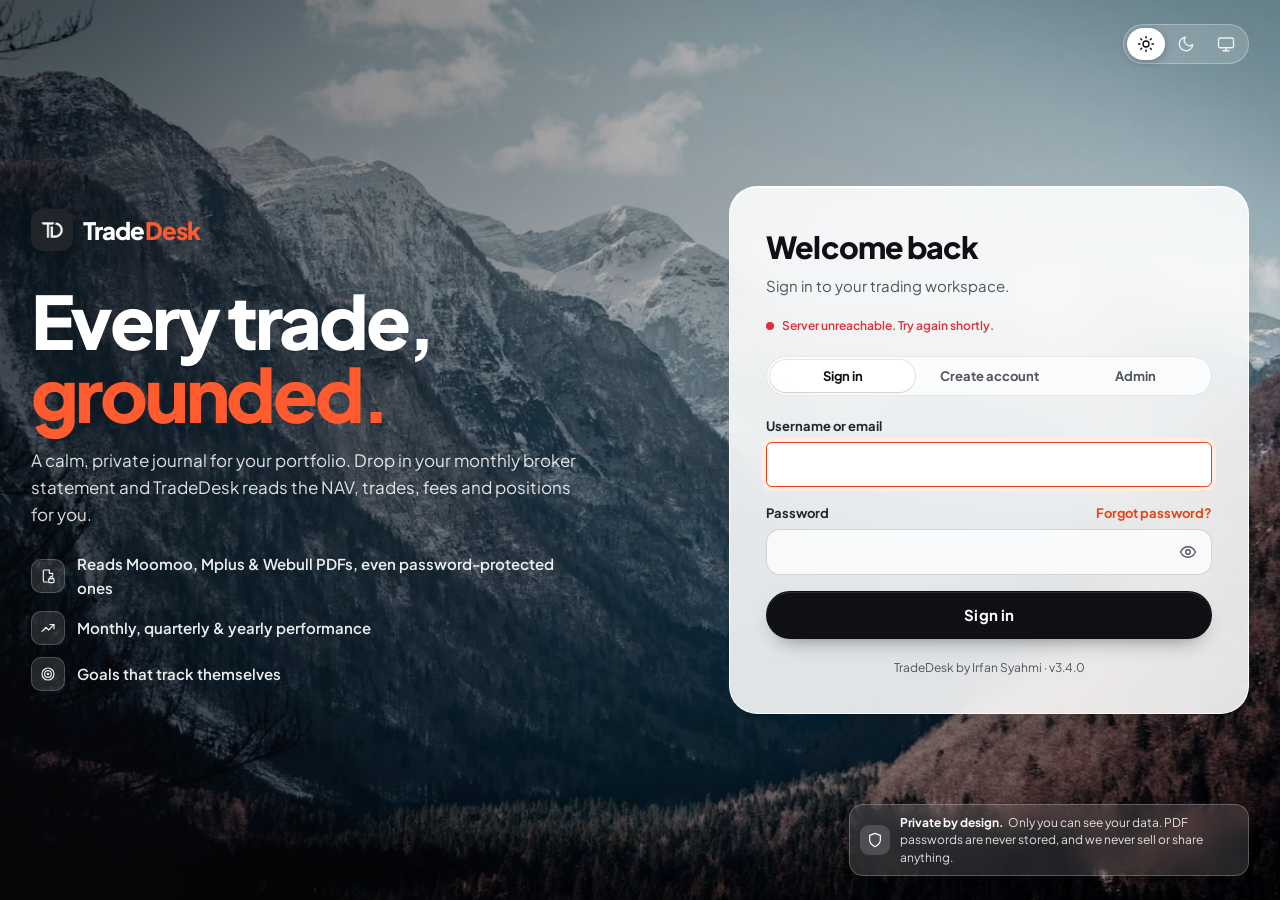
==== commit 546a5053: "Website v3.4.0: floating tooltips, dotted privacy, cursor & scroll effects, deactivate account Co-Au" ====
--- a/index.html
+++ b/index.html
@@ -78,6 +78,7 @@
       <symbol id="i-help" viewBox="0 0 24 24"><circle cx="12" cy="12" r="9"/><path d="M9.1 9a3 3 0 0 1 5.8 1c0 2-3 3-3 3M12 17h.01"/></symbol>
       <symbol id="i-layers" viewBox="0 0 24 24"><path d="M12 2l10 5-10 5L2 7z"/><path d="M2 17l10 5 10-5M2 12l10 5 10-5"/></symbol>
       <symbol id="i-star" viewBox="0 0 24 24"><path d="M12 2.8l2.8 5.9 6.4.8-4.7 4.4 1.2 6.4L12 17.2l-5.7 3.1 1.2-6.4-4.7-4.4 6.4-.8z"/></symbol>
+      <symbol id="i-cursor" viewBox="0 0 24 24"><path d="M5 3l14 7-6 2-2 6z"/><path d="M13 12l5 5"/></symbol>
       <symbol id="i-sound" viewBox="0 0 24 24"><path d="M11 5L6 9H3v6h3l5 4z"/><path d="M15.5 8.5a5 5 0 0 1 0 7M18.6 5.4a9 9 0 0 1 0 13.2"/></symbol>
       <symbol id="i-palette" viewBox="0 0 24 24"><path d="M12 3a9 9 0 0 0 0 18c1.1 0 1.6-.8 1.6-1.6 0-.5-.2-.8-.5-1.2-.3-.3-.5-.7-.5-1.2 0-.9.7-1.6 1.6-1.6h1.9A4.9 4.9 0 0 0 21 10.5C21 6.4 17 3 12 3z"/><circle cx="7.5" cy="11" r="1.2"/><circle cx="10.5" cy="7" r="1.2"/><circle cx="15" cy="7.5" r="1.2"/></symbol>
       <symbol id="i-feedback" viewBox="0 0 24 24"><path d="M21 15a2 2 0 0 1-2 2H8l-5 4V5a2 2 0 0 1 2-2h14a2 2 0 0 1 2 2z"/><path d="M8 9h8M8 13h5"/></symbol>
@@ -304,6 +305,10 @@
         <div class="menu-row" style="border-top:1px solid var(--line)">
           <div><div style="display:flex;gap:10px;align-items:center"><svg class="ico"><use href="#i-sound"/></svg>Sound effects</div></div>
           <button type="button" class="switch" id="soundSwitch" role="switch" aria-checked="true" aria-label="Sound effects"></button>
+        </div>
+        <div class="menu-row">
+          <div><div style="display:flex;gap:10px;align-items:center"><svg class="ico"><use href="#i-cursor"/></svg>Cursor effect</div></div>
+          <button type="button" class="switch" id="cursorSwitch" role="switch" aria-checked="true" aria-label="Cursor effect"></button>
         </div>
         <div class="user-menu-theme">
           <span>Appearance</span>
@@ -521,7 +526,7 @@
       <nav aria-label="Contact">
         <button type="button" class="footer-feedback" data-action="feedback"><svg class="ico ico--sm"><use href="#i-feedback"/></svg>Feedback</button>
         <a href="https://wa.me/60197881403" target="_blank" rel="noopener"><svg class="ico ico--sm"><use href="#i-chat"/></svg>WhatsApp</a>
-        <a href="mailto:irfannorazaman@gmail.com"><svg class="ico ico--sm"><use href="#i-mail"/></svg>Email</a>
+        <a href="https://mail.google.com/mail/?view=cm&amp;fs=1&amp;to=irfannorazaman@gmail.com&amp;su=TradeDesk" target="_blank" rel="noopener"><svg class="ico ico--sm"><use href="#i-mail"/></svg>Email</a>
         <a href="https://www.linkedin.com/in/irfansyahminorazman" target="_blank" rel="noopener"><svg class="ico ico--sm"><use href="#i-linkedin"/></svg>LinkedIn</a>
       </nav>
     </footer>
@@ -706,7 +711,7 @@
 
   <dialog id="profileDlg" class="dlg" aria-labelledby="profileDlgTitle">
     <form method="dialog" id="profileForm" class="dlg-body">
-      <h2 class="dlg-title" id="profileDlgTitle">Profile &amp; avatar</h2>
+      <h2 class="dlg-title" id="profileDlgTitle">Profile &amp; avatar<span class="dlg-title-sub" id="profileAvatarName"></span></h2>
       <fieldset class="field"><legend>Avatar</legend><div class="avatar-picker" id="profileAvatarPicker" role="radiogroup" aria-label="Avatar"></div><input type="hidden" name="avatar" id="profileAvatarInput" /></fieldset>
       <div class="grid-2">
         <div class="field"><label for="profName">Display name</label><input id="profName" name="display_name" required maxlength="64" /></div>
@@ -718,6 +723,14 @@
         <div class="grid-2">
           <div class="field"><label for="profCurrentPw">Current password</label><input id="profCurrentPw" name="current_password" type="password" autocomplete="current-password" /></div>
           <div class="field"><label for="profNewPw">New password</label><input id="profNewPw" name="password" type="password" autocomplete="new-password" minlength="8" /></div>
+        </div>
+      </details>
+      <details class="disclosure danger-zone" id="deactivateBox">
+        <summary>Deactivate account</summary>
+        <p>You’ll be signed out and won’t be able to sign in. Your statements and journal are kept, and the administrator can reactivate your account if you change your mind.</p>
+        <div class="danger-row">
+          <div class="field"><label for="deactPw">Confirm with your password</label><input id="deactPw" type="password" autocomplete="current-password" /></div>
+          <button type="button" class="btn btn--danger-ghost" id="btnDeactivate">Deactivate account</button>
         </div>
       </details>
       <p class="form-error" role="alert" hidden></p>
--- a/assets/css/app.css
+++ b/assets/css/app.css
@@ -217,7 +217,10 @@
 .num, .money, .tbl td.r, .hero-figure, .kpi-value { font-variant-numeric: tabular-nums lining-nums; }
 
 /* Privacy blur */
-body.private .money { filter: blur(7px); user-select: none; transition: filter var(--t-med) var(--ease); }
+body.private .money { position: relative; color: transparent !important; text-shadow: none; user-select: none; white-space: nowrap; }
+body.private .money * { visibility: hidden; }
+body.private .money::after { content: "••••••"; visibility: visible; position: absolute; left: 0; top: 50%; transform: translateY(-50%); color: var(--muted); letter-spacing: 0.14em; font-weight: 800; pointer-events: none; }
+.acc-nav.money::after, .kpi .money::after { letter-spacing: 0.2em; }
 
 /* =============================== Background =============================== */
 .field-bg { position: fixed; inset: 0; width: 100%; height: 100%; z-index: 0; pointer-events: none; opacity: 0; transition: opacity 900ms var(--ease); }
@@ -277,10 +280,9 @@
 .icon-btn--danger:hover { color: var(--down); background: var(--down-soft); }
 .link-btn { background: none; border: 0; padding: 0; color: var(--accent); font-weight: 700; font-size: var(--fs-sm); text-decoration: underline; text-underline-offset: 3px; text-decoration-color: transparent; transition: text-decoration-color var(--t-fast) var(--ease); }
 .link-btn:hover { text-decoration-color: currentColor; }
-[data-tip]:hover::after, [data-tip]:focus-visible::after {
-  content: attr(data-tip); position: absolute; top: calc(100% + 8px); left: 50%; transform: translateX(-50%);
-  background: var(--tooltip); color: var(--bg); font-size: var(--fs-xs); font-weight: 600; padding: 5px 9px; border-radius: 8px; white-space: nowrap; pointer-events: none; z-index: 5;
-}
+/* Tooltips float in their own layer (never clipped by a card); see initTooltips() in app.js. */
+.tip-layer { position: fixed; left: 0; top: 0; z-index: 90; background: var(--tooltip); color: var(--bg); font-size: var(--fs-xs); font-weight: 600; padding: 5px 9px; border-radius: 8px; white-space: nowrap; pointer-events: none; opacity: 0; transform: translateY(3px); transition: opacity 120ms var(--ease), transform 120ms var(--ease); }
+.tip-layer.on { opacity: 1; transform: none; }
 
 /* Segmented control */
 .seg { display: inline-flex; gap: 2px; padding: 3px; border-radius: var(--r-pill); background: var(--field); border: 1px solid var(--line); }
@@ -350,6 +352,18 @@
 .avatar-picker { display: grid; grid-template-columns: repeat(8, 1fr); gap: 8px; }
 .avatar-opt { position: relative; padding: 0; border: 2px solid transparent; border-radius: 16px; background: none; aspect-ratio: 1; overflow: hidden; transition: transform var(--t-fast) var(--ease-spring), border-color var(--t-fast) var(--ease), box-shadow var(--t-fast) var(--ease); }
 .avatar-opt img { width: 100%; height: 100%; object-fit: cover; }
+.avatar-cell { display: grid; gap: 5px; justify-items: center; min-width: 0; }
+.avatar-cell .avatar-opt { width: 100%; }
+.avatar-name { font-size: 11px; font-weight: 600; color: var(--muted); white-space: nowrap; overflow: hidden; text-overflow: ellipsis; max-width: 100%; transition: color var(--t-fast) var(--ease); }
+.avatar-cell:has([aria-checked="true"]) .avatar-name { color: var(--accent); font-weight: 700; }
+.dlg-title-sub { font-family: var(--font-body, inherit); font-size: var(--fs-sm); font-weight: 500; color: var(--muted); letter-spacing: 0; margin-left: 8px; }
+.dlg-title-sub b { font-weight: 600; color: var(--accent); }
+.danger-zone { border-color: color-mix(in srgb, var(--down) 30%, var(--line)); }
+.danger-zone summary { color: var(--down); }
+.danger-zone p { margin: 0 0 12px; font-size: var(--fs-sm); color: var(--muted); }
+.danger-row { display: flex; gap: 10px; align-items: end; flex-wrap: wrap; }
+.danger-row .field { flex: 1 1 200px; margin: 0; }
+.chip--down { background: var(--down-soft); color: var(--down); border-color: transparent; }
 .avatar-opt:hover { transform: translateY(-2px); }
 .avatar-opt[aria-checked="true"] { border-color: var(--accent); box-shadow: 0 0 0 4px var(--accent-soft); }
 .avatar-opt[aria-checked="true"]::after { content: ""; position: absolute; right: 4px; bottom: 4px; width: 16px; height: 16px; border-radius: 50%; background: var(--accent) url("data:image/svg+xml,%3Csvg xmlns='http://www.w3.org/2000/svg' viewBox='0 0 24 24' fill='none' stroke='white' stroke-width='3.5' stroke-linecap='round' stroke-linejoin='round'%3E%3Cpath d='M20 6L9 17l-5-5'/%3E%3C/svg%3E") center/10px no-repeat; }
@@ -512,6 +526,7 @@
 .donut-center strong { font-family: var(--font-display); font-weight: 800; font-size: var(--fs-md); }
 .legend { list-style: none; padding: 0; margin: 0; display: grid; gap: 6px; flex: 1; min-width: 150px; max-height: 210px; overflow: auto; }
 .legend li { display: grid; grid-template-columns: 10px 1fr auto; gap: 8px; align-items: center; font-size: var(--fs-sm); }
+.legend li.muted { display: block; }
 .legend i { width: 10px; height: 10px; border-radius: 3px; }
 .legend b { font-variant-numeric: tabular-nums; font-weight: 700; color: var(--ink-2); }
 
@@ -725,6 +740,23 @@
 /* =============================== Keyframes =============================== */
 @keyframes spin { to { transform: rotate(360deg); } }
 @keyframes rise { to { opacity: 1; transform: none; } }
+
+/* Scroll-driven motion: cards ease up and settle as they enter the viewport (uses translate/scale so it
+   composes with the .reveal entrance animation and hover transforms). */
+.sr { translate: 0 34px; scale: 0.965; transition: translate 700ms var(--ease-spring) var(--sr-d, 0ms), scale 700ms var(--ease-spring) var(--sr-d, 0ms), transform var(--t-med) var(--ease), box-shadow var(--t-med) var(--ease), opacity var(--t-med) var(--ease); }
+.sr.in-view { translate: none; scale: none; }
+.scroll-prog { position: fixed; left: 0; top: 0; height: 3px; width: 100%; z-index: 60; transform-origin: 0 50%; transform: scaleX(var(--p, 0)); background: linear-gradient(90deg, var(--accent), color-mix(in srgb, var(--accent) 50%, #fff)); pointer-events: none; opacity: 0.9; }
+
+/* Cursor effect */
+.cursor-fx { position: fixed; left: 0; top: 0; z-index: 9999; pointer-events: none; border-radius: 50%; will-change: transform; transition: opacity 200ms var(--ease); }
+.cursor-ring { width: 34px; height: 34px; margin: -17px 0 0 -17px; border: 1.5px solid color-mix(in srgb, var(--accent) 75%, transparent); transition: width 220ms var(--ease-spring), height 220ms var(--ease-spring), margin 220ms var(--ease-spring), background 200ms var(--ease), border-color 200ms var(--ease), opacity 200ms var(--ease); }
+.cursor-dot { width: 6px; height: 6px; margin: -3px 0 0 -3px; background: var(--accent); }
+.cursor-ring.is-link { width: 52px; height: 52px; margin: -26px 0 0 -26px; background: color-mix(in srgb, var(--accent) 12%, transparent); border-color: var(--accent); }
+.cursor-ring.is-text { width: 4px; height: 26px; margin: -13px 0 0 -2px; border-radius: 2px; background: color-mix(in srgb, var(--accent) 40%, transparent); border-color: transparent; }
+.cursor-ring.is-down { width: 24px; height: 24px; margin: -12px 0 0 -12px; }
+.cursor-fx.is-hidden, body:has(dialog[open]) .cursor-fx { opacity: 0; }
+.cursor-burst { position: fixed; z-index: 9998; pointer-events: none; width: 10px; height: 10px; margin: -5px 0 0 -5px; border-radius: 50%; border: 2px solid var(--accent); animation: burst 520ms var(--ease) forwards; }
+@keyframes burst { to { transform: scale(5); opacity: 0; } }
 @keyframes pop { from { opacity: 0; transform: translateY(8px) scale(0.97); } to { opacity: 1; transform: none; } }
 @keyframes toast-in { from { opacity: 0; transform: translateY(10px) scale(0.98); } }
 @keyframes toast-out { to { opacity: 0; transform: translateX(16px); } }
@@ -943,5 +975,7 @@
 @media (prefers-reduced-motion: reduce) {
   *, *::before, *::after { animation-duration: 0.001ms !important; animation-iteration-count: 1 !important; transition-duration: 0.001ms !important; scroll-behavior: auto !important; }
   .reveal { opacity: 1; transform: none; }
+  .sr { translate: none; scale: none; }
+  .cursor-fx, .scroll-prog { display: none; }
   .welcome-title .ch { opacity: 1; transform: none; }
 }
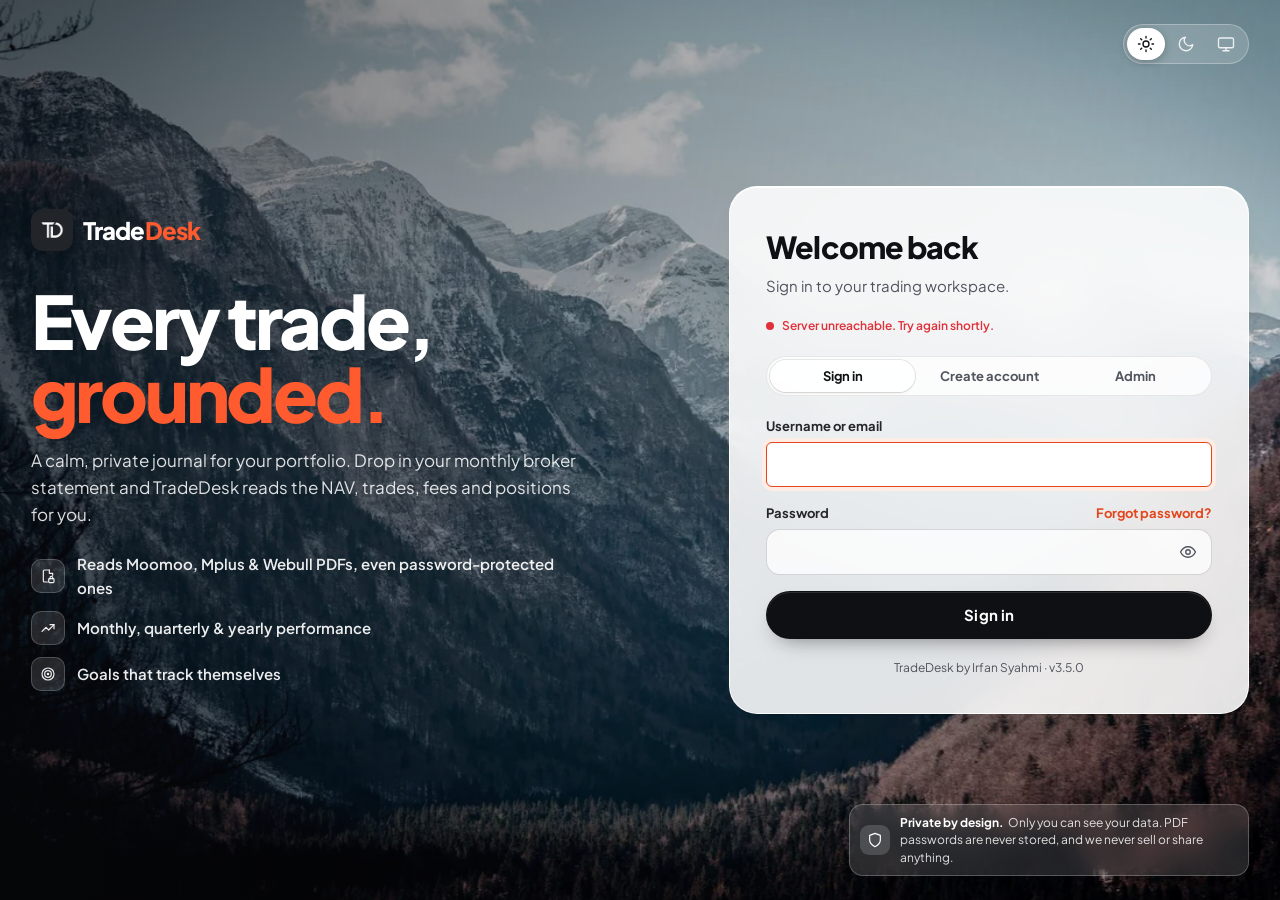
==== commit 1c27a5d5: "Website v3.5.0: security policy, admin security log Co-Authored-By: Claude Opus 5.5 <noreply@anthrop" ====
--- a/index.html
+++ b/index.html
@@ -2,6 +2,8 @@
 <html lang="en" data-theme="light">
 <head>
   <meta charset="utf-8" />
+  <meta http-equiv="Content-Security-Policy" content="default-src 'self'; script-src 'self' 'sha256-zVIKbSHbCtuRh89hfXhYzUgDNjQpyApkWEK8NEMrA18='; style-src 'self' 'unsafe-inline'; img-src 'self' data: blob:; font-src 'self'; connect-src 'self' https://*.onrender.com; manifest-src 'self'; object-src 'none'; base-uri 'self'; form-action 'self'" />
+  <meta name="referrer" content="no-referrer" />
   <meta name="viewport" content="width=device-width, initial-scale=1, viewport-fit=cover" />
   <title>TradeDesk · Trading Journal</title>
   <meta name="description" content="TradeDesk is a calm, private trading journal: read your broker statements, track NAV, journal trades and hit your goals." />
@@ -574,6 +576,19 @@
         </header>
         <div class="feedback-list" id="adminFeedback"></div>
       </section>
+      <section class="card glass" aria-labelledby="adminSecH">
+        <header class="card-head">
+          <div><p class="eyebrow">Last 90 days</p><h2 class="card-title" id="adminSecH">Security log</h2></div>
+          <div class="seg seg--sm" id="secFilter" role="group" aria-label="Filter security events">
+            <button type="button" class="on" data-s="">All</button>
+            <button type="button" data-s="login_failed">Failed</button>
+            <button type="button" data-s="login_blocked">Blocked</button>
+            <button type="button" data-s="reset_requested">Resets</button>
+          </div>
+        </header>
+        <div class="sec-summary" id="secSummary"></div>
+        <div class="table-scroll"><table class="tbl sec-table"><thead><tr><th>When (UTC)</th><th>Event</th><th>User</th><th>Address</th><th>Detail</th></tr></thead><tbody id="secRows"></tbody></table></div>
+      </section>
     </main>
     <footer class="site-footer"><p>TradeDesk admin · <span data-version></span></p></footer>
   </div>
--- a/assets/css/app.css
+++ b/assets/css/app.css
@@ -875,6 +875,12 @@
 .star.on { color: var(--raw-amber-500); }
 .fb-count { justify-self: end; font-size: var(--fs-xs); color: var(--faint); }
 .feedback-list { display: grid; gap: 10px; }
+.sec-summary { display: flex; flex-wrap: wrap; gap: 8px; }
+.chip--up { background: var(--up-soft); color: var(--up); border-color: transparent; }
+.sec-table td { white-space: nowrap; }
+.sec-ev { font-weight: 700; }
+.sec-ev--warn { color: var(--warn, #b7791f); }
+.sec-ev--bad { color: var(--down); }
 .fb-item { display: grid; grid-template-columns: auto 1fr auto; gap: 12px; align-items: start; padding: 14px; border-radius: var(--r-md); background: var(--field); border: 1px solid var(--line); }
 .fb-item.is-new { border-color: var(--accent-bright); box-shadow: inset 3px 0 0 var(--accent-bright); }
 .fb-item img { width: 40px; height: 40px; border-radius: 12px; object-fit: cover; }
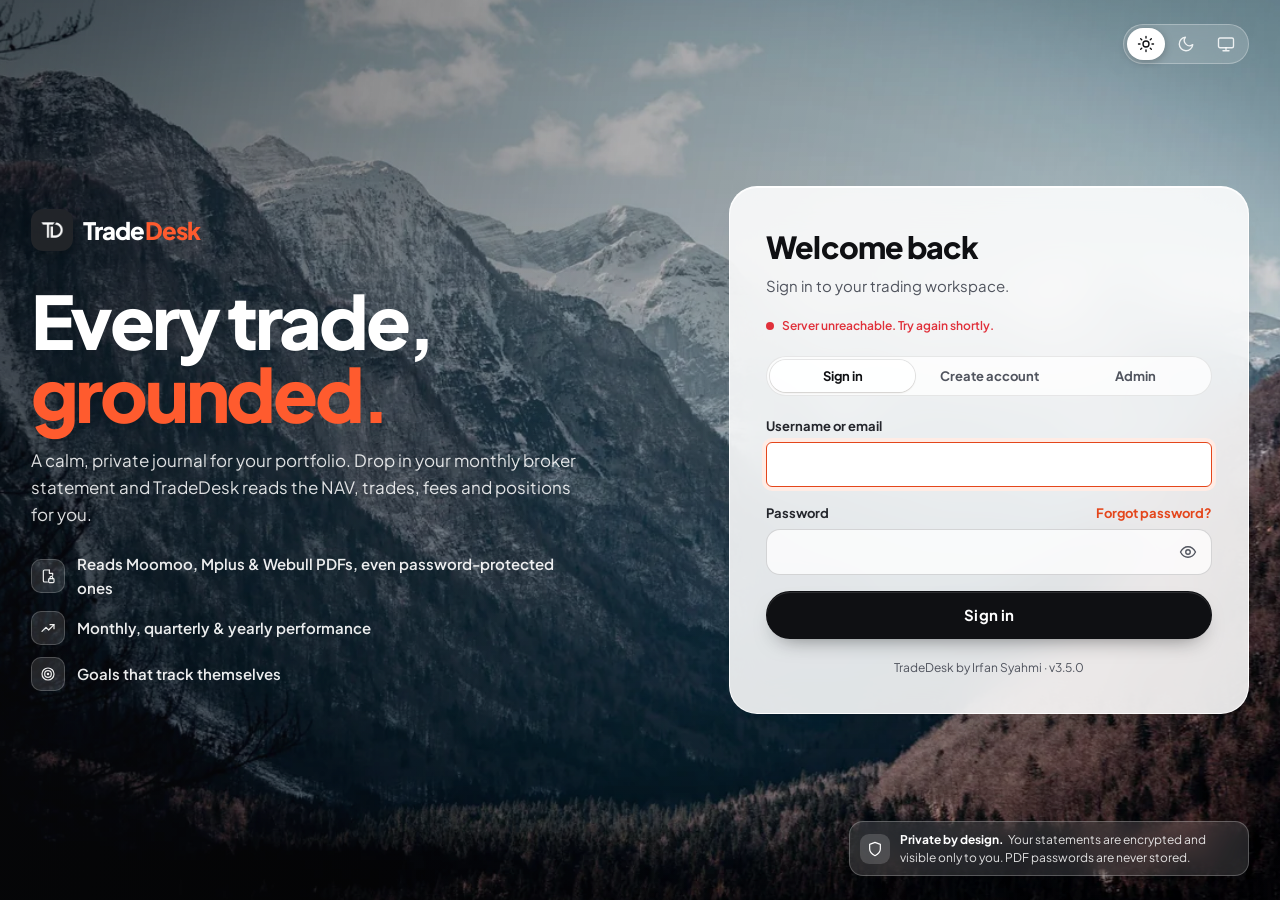
==== commit a6ff2b71: "Sign-in privacy note: reflect encryption Co-Authored-By: Claude Opus 5.5 <noreply@anthropic.com> Cla" ====
--- a/index.html
+++ b/index.html
@@ -237,7 +237,7 @@
     </div>
     <aside class="auth-privacy" aria-label="Privacy">
       <svg class="ico"><use href="#i-shield"/></svg>
-      <p style="margin:0"><strong>Private by design.</strong>Only you can see your data. PDF passwords are never stored, and we never sell or share anything.</p>
+      <p style="margin:0"><strong>Private by design.</strong>Your statements are encrypted and visible only to you. PDF passwords are never stored.</p>
     </aside>
   </section>
 
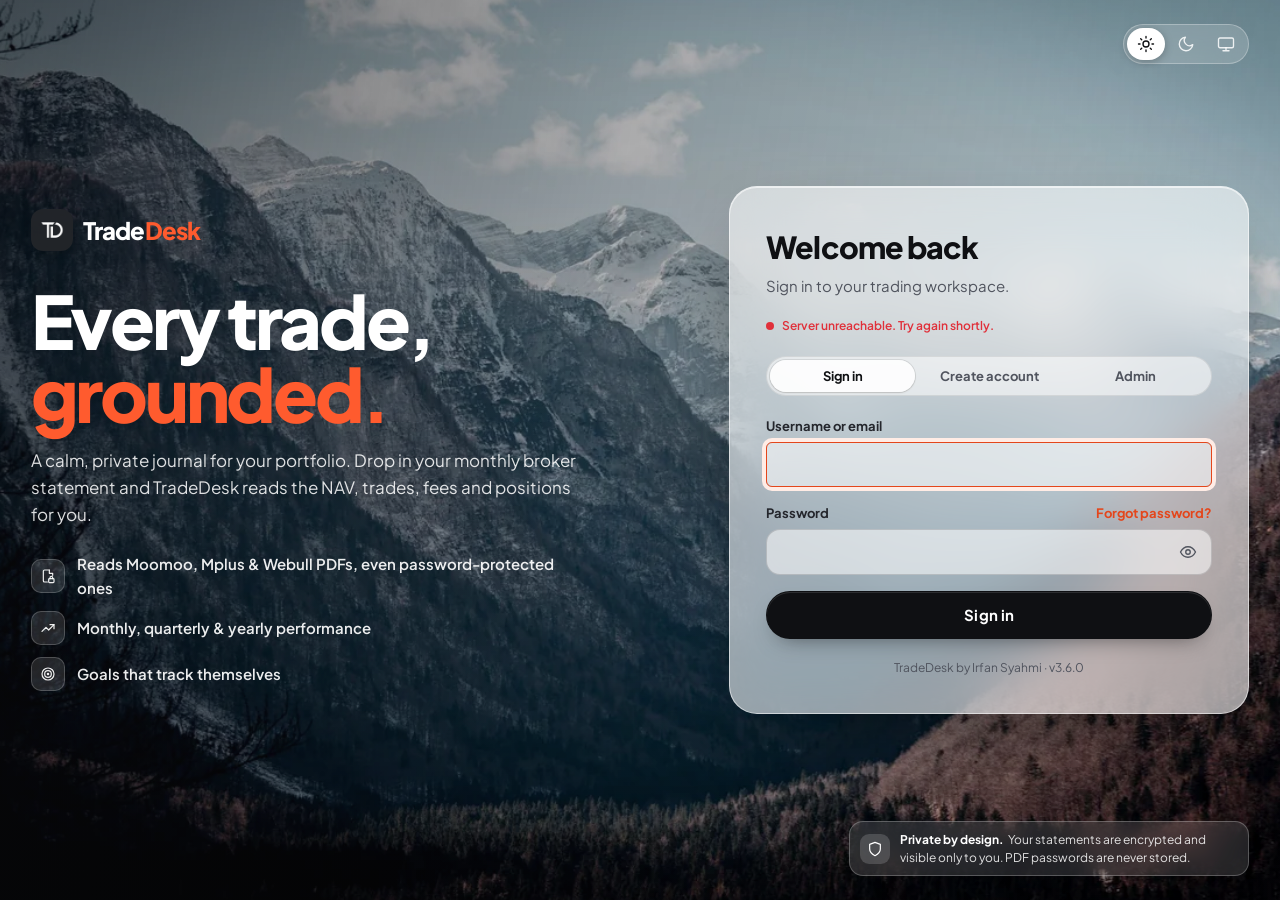
==== commit 1b8c2dbc: "Website v3.6.0: Terms & Conditions on sign-up, frosted-glass sign-in card Co-Authored-By: Claude Opu" ====
--- a/index.html
+++ b/index.html
@@ -192,6 +192,10 @@
             <div class="avatar-picker" id="registerAvatarPicker" role="radiogroup" aria-label="Avatar"></div>
             <input type="hidden" name="avatar" id="registerAvatarInput" value="av-1" />
           </fieldset>
+          <label class="check terms-check" for="regTerms">
+            <input type="checkbox" id="regTerms" name="accept_terms" required />
+            <span>I have read and agree to the <button type="button" class="link-btn" data-open-terms>Terms &amp; Conditions</button>, including how my data is handled.</span>
+          </label>
           <p class="form-error" role="alert" hidden></p>
           <button type="submit" class="btn btn--primary btn--lg btn--block">Create account</button>
         </form>
@@ -526,6 +530,7 @@
     <footer class="site-footer">
       <p>© <span id="year"></span> TradeDesk by Irfan Syahmi · <span data-version></span></p>
       <nav aria-label="Contact">
+        <button type="button" class="footer-feedback" data-open-terms><svg class="ico ico--sm"><use href="#i-file"/></svg>Terms</button>
         <button type="button" class="footer-feedback" data-action="feedback"><svg class="ico ico--sm"><use href="#i-feedback"/></svg>Feedback</button>
         <a href="https://wa.me/60197881403" target="_blank" rel="noopener"><svg class="ico ico--sm"><use href="#i-chat"/></svg>WhatsApp</a>
         <a href="https://mail.google.com/mail/?view=cm&amp;fs=1&amp;to=irfannorazaman@gmail.com&amp;su=TradeDesk" target="_blank" rel="noopener"><svg class="ico ico--sm"><use href="#i-mail"/></svg>Email</a>
@@ -876,6 +881,71 @@
     </form>
   </dialog>
 
+  <dialog id="termsDlg" class="dlg dlg--terms" aria-labelledby="termsTitle">
+    <form method="dialog" class="dlg-body">
+      <header class="terms-head">
+        <h2 class="dlg-title" id="termsTitle">Terms &amp; Conditions</h2>
+        <p class="dlg-lede">Version 1.0 · Effective 24 November 2026. Please read these before creating an account.</p>
+      </header>
+      <div class="terms-body" tabindex="0">
+        <h3>1. About TradeDesk</h3>
+        <p>TradeDesk (“the Service”) is a personal trading journal operated by Irfan Syahmi (“we”, “us”). It reads the monthly statements you upload from your broker and shows your portfolio figures, performance and goals. By creating an account or using the Service, you agree to these Terms.</p>
+
+        <h3>2. Your account</h3>
+        <ul>
+          <li>You must be at least 18 years old and give accurate details when you sign up.</li>
+          <li>Your account is for you alone. Keep your password private; you are responsible for activity under your account.</li>
+          <li>Tell us straight away if you think someone else has accessed your account.</li>
+        </ul>
+
+        <h3>3. Your data and privacy</h3>
+        <ul>
+          <li><b>What we keep:</b> your username, display name, email, settings, and the figures read from your statements (balances, trades, positions, fees and dividends) plus any journal entries you add.</li>
+          <li><b>What we don’t keep:</b> the PDF files you upload and their passwords. Your name from statements is not stored, and account numbers are reduced to their last four digits.</li>
+          <li><b>Protection:</b> statement data is encrypted in our database, all connections use HTTPS, and passwords are stored only as secure hashes.</li>
+          <li><b>Security records:</b> we log sign-ins, failed attempts and account changes, including the network address used, for 90 days to protect accounts.</li>
+          <li><b>Who can see it:</b> only you. The administrator can see account details (not your password) to run and support the Service, and accesses your data only when needed to fix a problem or when required by law.</li>
+          <li><b>No selling:</b> we never sell, rent or share your data for advertising.</li>
+          <li>We handle personal data in line with Malaysia’s Personal Data Protection Act 2010. You can ask to see, correct or delete your data at any time (see section 11).</li>
+        </ul>
+
+        <h3>4. Not financial advice</h3>
+        <p>TradeDesk is a record-keeping tool. Nothing in it is investment, tax or financial advice, and it does not recommend buying or selling anything. Your trading decisions are your own.</p>
+
+        <h3>5. Accuracy of figures</h3>
+        <p>Figures are calculated automatically from your statements and entries, and each upload is checked before it is saved. Even so, statements can be read incorrectly and calculations can differ from your broker’s. <b>Your broker’s official statement is always the authoritative record.</b> Check important figures against it before relying on them, for example for tax.</p>
+
+        <h3>6. Acceptable use</h3>
+        <p>You agree not to:</p>
+        <ul>
+          <li>upload statements or data that belong to someone else without their permission;</li>
+          <li>try to access other users’ accounts or data, or test, probe or attack the Service’s security;</li>
+          <li>overload the Service, use automated tools to scrape it, or interfere with its normal operation;</li>
+          <li>use the Service for anything unlawful.</li>
+        </ul>
+
+        <h3>7. Availability</h3>
+        <p>The Service is provided free of charge, “as is” and “as available”. It may be slow to wake up, temporarily unavailable, or changed over time. We may discontinue it with reasonable notice. Keep your own copies of anything important; you can export your data as CSV at any time.</p>
+
+        <h3>8. Limitation of liability</h3>
+        <p>To the extent the law allows, we are not liable for any trading or investment losses, or for indirect or consequential losses, arising from your use of the Service or from errors in its figures. Nothing in these Terms limits rights you have under law that cannot be excluded.</p>
+
+        <h3>9. Ending your account</h3>
+        <p>You can deactivate your account at any time from Profile &amp; avatar. To have your account and data permanently deleted, contact us. We may suspend or remove an account that breaks these Terms or puts the Service or other users at risk.</p>
+
+        <h3>10. Changes to these Terms</h3>
+        <p>We may update these Terms as the Service changes. If the changes are significant, we will tell you in the app or by email before they take effect. Continuing to use the Service after that means you accept the updated Terms.</p>
+
+        <h3>11. Governing law and contact</h3>
+        <p>These Terms are governed by the laws of Malaysia. For questions, data requests or to delete your account, email <a href="https://mail.google.com/mail/?view=cm&amp;fs=1&amp;to=irfannorazaman@gmail.com&amp;su=TradeDesk%20Terms" target="_blank" rel="noopener">irfannorazaman@gmail.com</a>.</p>
+      </div>
+      <div class="dlg-actions">
+        <button type="button" class="btn btn--ghost" data-close>Close</button>
+        <button type="button" class="btn btn--primary" id="termsAgree">I agree</button>
+      </div>
+    </form>
+  </dialog>
+
   <dialog id="confirmDlg" class="dlg dlg--sm" aria-labelledby="confirmTitle">
     <form method="dialog" class="dlg-body">
       <div class="dlg-icon dlg-icon--danger"><svg class="ico"><use href="#i-alert"/></svg></div>
--- a/assets/css/app.css
+++ b/assets/css/app.css
@@ -240,6 +240,14 @@
   box-shadow: var(--glass-shadow);
 }
 .glass--strong { background: var(--glass-strong); }
+/* Sign-in card: frosted glass so the wallpaper shows through. */
+.auth-card.glass { background: rgba(255, 255, 255, 0.58); -webkit-backdrop-filter: blur(26px) saturate(1.5); backdrop-filter: blur(26px) saturate(1.5); border-color: rgba(255, 255, 255, 0.55); box-shadow: 0 30px 80px -30px rgba(0, 0, 0, 0.55), inset 0 1px 0 rgba(255, 255, 255, 0.6); }
+:root[data-theme="dark"] .auth-card.glass { background: rgba(18, 20, 24, 0.55); border-color: rgba(255, 255, 255, 0.14); box-shadow: 0 30px 80px -30px rgba(0, 0, 0, 0.8), inset 0 1px 0 rgba(255, 255, 255, 0.08); }
+@supports not ((backdrop-filter: blur(1px)) or (-webkit-backdrop-filter: blur(1px))) {
+  .auth-card.glass { background: var(--glass-strong); }
+}
+.auth-card .field input, .auth-card .field select, .auth-card .seg { background: rgba(255, 255, 255, 0.55); }
+:root[data-theme="dark"] .auth-card .field input, :root[data-theme="dark"] .auth-card .field select, :root[data-theme="dark"] .auth-card .seg { background: rgba(255, 255, 255, 0.06); }
 @supports not ((backdrop-filter: blur(1px)) or (-webkit-backdrop-filter: blur(1px))) {
   .glass { background: var(--glass-strong); }
 }
@@ -331,6 +339,17 @@
 .form-note { margin: 0; color: var(--ink-2); background: var(--secondary-soft); padding: 10px 12px; border-radius: var(--r-sm); font-size: var(--fs-sm); }
 .check { display: flex; align-items: center; gap: 10px; font-size: var(--fs-sm); font-weight: 600; cursor: pointer; }
 .check input { width: 18px; height: 18px; min-height: 0; accent-color: var(--accent); }
+.terms-check { align-items: flex-start; font-weight: 500; line-height: 1.45; color: var(--ink-2); }
+.terms-check input { flex: none; margin-top: 1px; }
+.terms-check .link-btn { font-size: inherit; text-decoration-color: currentColor; }
+.dlg--terms { max-width: min(720px, calc(100vw - 24px)); }
+.terms-head { display: grid; gap: 4px; }
+.terms-body { max-height: min(56vh, 560px); overflow: auto; padding: 4px 16px 4px 2px; font-size: var(--fs-sm); line-height: 1.6; color: var(--ink-2); border-top: 1px solid var(--line); border-bottom: 1px solid var(--line); scrollbar-width: thin; }
+.terms-body h3 { margin: 18px 0 6px; font-size: var(--fs-md, 1rem); font-weight: 800; color: var(--ink); letter-spacing: -0.01em; }
+.terms-body p { margin: 0 0 8px; }
+.terms-body ul { margin: 0 0 8px; padding-left: 20px; display: grid; gap: 4px; }
+.terms-body b { color: var(--ink); }
+.terms-body a { color: var(--accent); font-weight: 700; }
 .chips { display: flex; flex-wrap: wrap; gap: 8px; }
 .chip-check { position: relative; display: inline-flex; }
 .chip-check input { position: absolute; inset: 0; width: 100%; height: 100%; min-height: 0; margin: 0; padding: 0; opacity: 0; pointer-events: none; }
@@ -900,6 +919,10 @@
 .count { font-variant-numeric: tabular-nums; }
 
 /* =============================== Responsive =============================== */
+/* Leave room for the floating privacy note under the taller sign-up card. */
+@media (min-width: 1061px) {
+  .auth:has(#registerForm:not([hidden])) { padding-bottom: 104px; }
+}
 @media (max-width: 1180px) {
   .clock { display: none; }
   .primary-nav a .ico { display: none; }
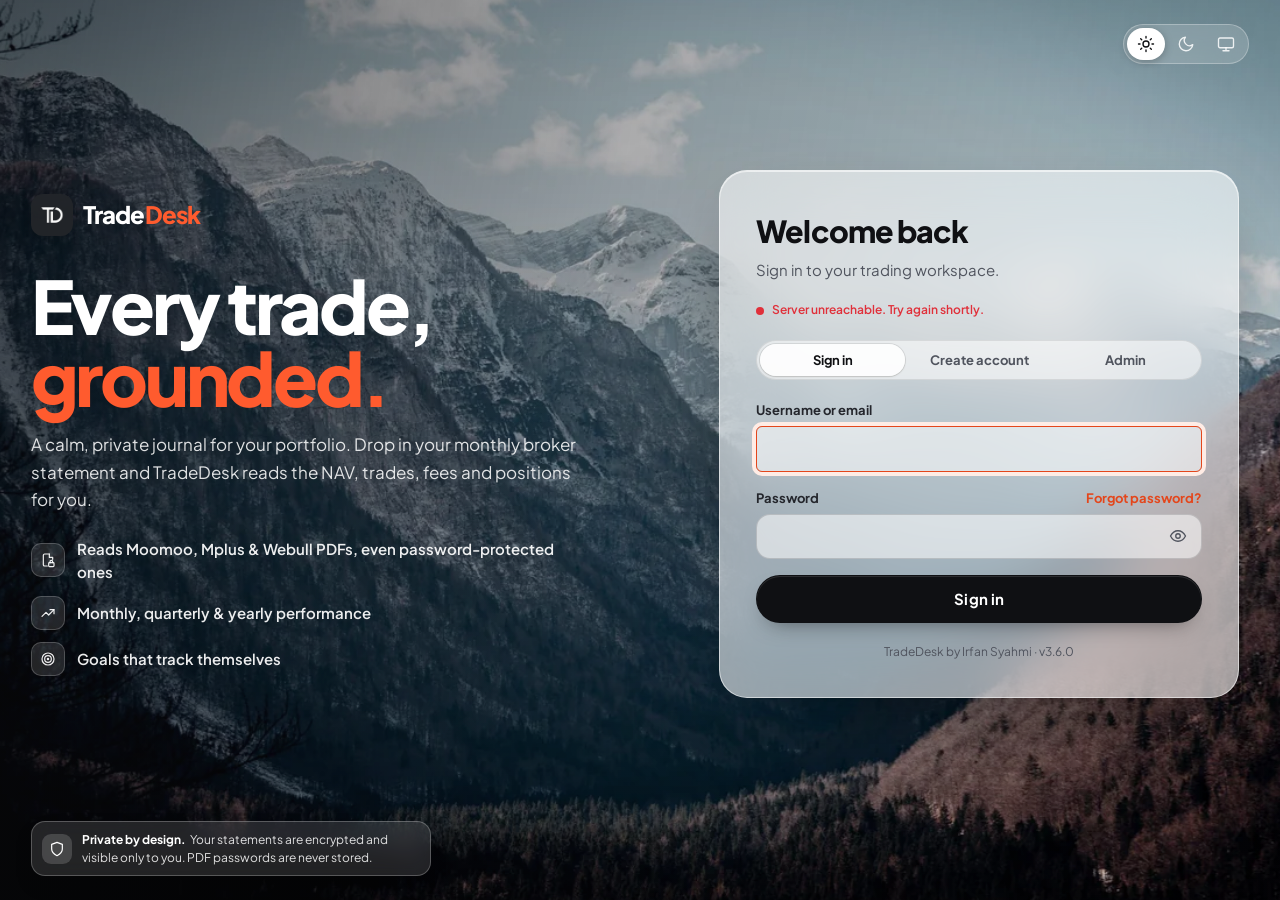
==== commit dc360ff3: "Colour picker: simpler swatch design, aligned selection label, phone layout Co-Authored-By: Claude O" ====
--- a/index.html
+++ b/index.html
@@ -805,13 +805,19 @@
 
   <dialog id="accentDlg" class="dlg dlg--wide" aria-labelledby="accentTitle">
     <div class="dlg-body">
-      <div>
-        <p class="eyebrow">Make it yours</p>
-        <h2 class="dlg-title" id="accentTitle">Pick your dashboard colour</h2>
-        <p class="dlg-lede" style="margin-top:4px">Hover to preview, click to choose. You can change it any time from your profile menu.</p>
-      </div>
-      <div class="picker">
-        <div class="picker-list" id="accentList" role="radiogroup" aria-label="Colour theme"></div>
+      <header class="pk-head">
+        <h2 class="dlg-title" id="accentTitle">Choose your colour</h2>
+        <p class="dlg-lede">Used for highlights, charts and buttons across your dashboard.</p>
+      </header>
+      <div class="pk">
+        <div class="pk-side">
+          <div class="pk-swatches" id="accentList" role="radiogroup" aria-label="Colour theme"></div>
+          <div class="pk-current" aria-live="polite">
+            <b id="accentChosenName">Ember</b>
+            <span id="accentChosenDesc"></span>
+          </div>
+          <p class="pk-note">You can change this any time from your profile menu.</p>
+        </div>
         <div class="preview-stage" id="previewStage">
           <div class="preview" id="accentPreview" aria-hidden="true">
             <div class="pv-bar">
@@ -843,10 +849,9 @@
           </div>
         </div>
       </div>
-      <div class="dlg-actions">
-        <span class="picker-name grow">Selected: <b id="accentChosenName">Ember</b></span>
-        <button type="button" class="btn btn--ghost" id="accentSkip">Keep Ember</button>
-        <button type="button" class="btn btn--primary" id="accentConfirm"><svg class="ico"><use href="#i-check"/></svg><span>Use this colour</span></button>
+      <div class="dlg-actions pk-actions">
+        <button type="button" class="link-btn pk-skip" id="accentSkip">Skip for now</button>
+        <button type="button" class="btn btn--primary" id="accentConfirm"><span>Continue</span></button>
       </div>
     </div>
   </dialog>
--- a/assets/css/app.css
+++ b/assets/css/app.css
@@ -416,7 +416,7 @@
 .auth-theme button { color: rgba(255, 255, 255, 0.85); }
 .auth-theme button:hover { color: #fff; }
 .auth-theme button[aria-checked="true"] { background: #fff; color: var(--raw-ink-950); box-shadow: 0 2px 8px rgba(0, 0, 0, 0.25); }
-.auth-privacy { position: absolute; right: var(--gutter); bottom: clamp(14px, 2vw, 24px); z-index: 3; max-width: 400px; display: flex; gap: 10px; align-items: center; padding: 9px 14px 9px 10px; border-radius: 14px; font-size: 0.75rem; line-height: 1.45; color: rgba(255, 255, 255, 0.86); background: rgba(255, 255, 255, 0.12); border: 1px solid rgba(255, 255, 255, 0.24); -webkit-backdrop-filter: blur(10px) saturate(1.2); backdrop-filter: blur(10px) saturate(1.2); box-shadow: 0 10px 30px -18px rgba(0, 0, 0, 0.6); }
+.auth-privacy { position: absolute; left: var(--gutter); bottom: clamp(14px, 2vw, 24px); z-index: 3; max-width: 400px; display: flex; gap: 10px; align-items: center; padding: 9px 14px 9px 10px; border-radius: 14px; font-size: 0.75rem; line-height: 1.45; color: rgba(255, 255, 255, 0.86); background: rgba(255, 255, 255, 0.12); border: 1px solid rgba(255, 255, 255, 0.24); -webkit-backdrop-filter: blur(10px) saturate(1.2); backdrop-filter: blur(10px) saturate(1.2); box-shadow: 0 10px 30px -18px rgba(0, 0, 0, 0.6); }
 .auth-privacy .ico { width: 30px; height: 30px; padding: 7px; box-sizing: border-box; border-radius: 9px; flex: none; color: #fff; background: rgba(255, 255, 255, 0.16); }
 .auth-privacy strong { color: #fff; font-weight: 700; margin-right: 4px; }
 
@@ -802,17 +802,24 @@
 
 /* =============================== Colour picker (first run) =============================== */
 .dlg--wide { max-width: min(980px, calc(100vw - 24px)); }
-.picker { display: grid; grid-template-columns: minmax(0, 0.9fr) minmax(0, 1.1fr); gap: 22px; align-items: stretch; }
-.picker-list { display: grid; gap: 8px; align-content: start; }
-.picker-opt { display: grid; grid-template-columns: auto 1fr auto; gap: 12px; align-items: center; text-align: left; padding: 10px 12px; border-radius: var(--r-md); border: 1px solid var(--line); background: var(--field); transition: border-color var(--t-fast) var(--ease), background var(--t-fast) var(--ease), transform var(--t-fast) var(--ease); }
-.picker-opt:hover { background: var(--field-hover); transform: translateX(2px); }
-.picker-opt[aria-checked="true"] { border-color: var(--sw); box-shadow: 0 0 0 3px color-mix(in srgb, var(--sw) 22%, transparent); background: var(--field-hover); }
-.picker-opt i { width: 30px; height: 30px; border-radius: 10px; background: var(--sw); box-shadow: inset 0 0 0 1px rgba(0, 0, 0, 0.08); }
-.picker-opt b { display: block; font-size: var(--fs-sm); }
-.picker-opt span { display: block; font-size: var(--fs-xs); color: var(--muted); }
-.picker-opt .tick { width: 22px; height: 22px; border-radius: 50%; display: grid; place-items: center; color: #fff; background: var(--sw); opacity: 0; transform: scale(0.6); transition: all var(--t-med) var(--ease-spring); }
-.picker-opt .tick .ico { width: 13px; height: 13px; stroke-width: 3; }
-.picker-opt[aria-checked="true"] .tick { opacity: 1; transform: none; }
+.pk-head { display: grid; gap: 4px; }
+.pk { display: grid; grid-template-columns: 296px minmax(0, 1fr); gap: 32px; align-items: start; }
+.pk-side { display: grid; align-content: start; }
+.pk-swatches { display: grid; grid-template-columns: repeat(4, 1fr); gap: 16px 6px; }
+.pk-sw { display: grid; justify-items: center; gap: 8px; padding: 4px 0; border: 0; background: none; color: var(--muted); font-size: var(--fs-xs); font-weight: 600; cursor: pointer; border-radius: 12px; transition: color var(--t-fast) var(--ease); }
+.pk-sw:hover, .pk-sw[aria-checked="true"] { color: var(--ink); }
+.pk-dot { width: 44px; height: 44px; border-radius: 50%; background: var(--sw); box-shadow: inset 0 0 0 1px rgba(0, 0, 0, 0.12); outline: 2px solid transparent; outline-offset: 3px; transition: transform var(--t-fast) var(--ease), outline-color var(--t-fast) var(--ease); }
+.pk-sw:hover .pk-dot { transform: scale(1.06); }
+.pk-sw[aria-checked="true"] .pk-dot { outline-color: var(--sw); }
+.pk-sw:focus-visible { outline: none; }
+.pk-sw:focus-visible .pk-dot { outline-color: var(--focus); }
+.pk-current { display: grid; gap: 2px; margin-top: 24px; padding-top: 18px; border-top: 1px solid var(--line); }
+.pk-current b { font-size: var(--fs-md, 1rem); font-weight: 800; color: var(--ink); }
+.pk-current span { font-size: var(--fs-sm); color: var(--muted); }
+.pk-note { margin: 18px 0 0; font-size: var(--fs-xs); color: var(--faint, var(--muted)); }
+.pk-actions { align-items: center; }
+.pk-skip { margin-right: auto; color: var(--muted); }
+.pk-skip:hover { color: var(--ink); }
 .preview-stage { perspective: 1100px; display: grid; }
 .preview { position: relative; border-radius: 20px; padding: 14px; background: var(--bg); border: 1px solid var(--line); box-shadow: 0 30px 60px -30px rgba(15, 16, 19, 0.45); overflow: hidden; transform: rotateX(var(--rx, 0deg)) rotateY(var(--ry, 0deg)); transition: transform 300ms var(--ease); display: grid; gap: 10px; align-content: start; min-height: 100%; }
 .preview::before { content: ""; position: absolute; inset: 0; background-image: radial-gradient(rgba(var(--dot), 0.16) 1px, transparent 1.2px), radial-gradient(60% 50% at 90% 0%, var(--wash-a), transparent 70%); background-size: 14px 14px, auto; pointer-events: none; }
@@ -848,12 +855,6 @@
 .pv-bars { display: flex; align-items: flex-end; gap: 5px; height: 54px; margin-top: 6px; }
 .pv-bars span { flex: 1; border-radius: 4px 4px 2px 2px; background: var(--accent-bright); opacity: 0.85; transform-origin: bottom; transition: background 300ms var(--ease); }
 .pv-bars span:nth-child(odd) { background: var(--ink); opacity: 0.85; }
-.preview.pulse .pv-bars span { animation: pv-grow 600ms var(--ease-spring) both; }
-.preview.pulse .pv-bars span:nth-child(2) { animation-delay: 40ms; } .preview.pulse .pv-bars span:nth-child(3) { animation-delay: 80ms; }
-.preview.pulse .pv-bars span:nth-child(4) { animation-delay: 120ms; } .preview.pulse .pv-bars span:nth-child(5) { animation-delay: 160ms; }
-.preview.pulse .pv-bars span:nth-child(6) { animation-delay: 200ms; } .preview.pulse .pv-bars span:nth-child(7) { animation-delay: 240ms; }
-.picker-name { display: flex; justify-content: flex-start; gap: 6px; align-items: center; font-size: var(--fs-xs); color: var(--muted); font-weight: 700; margin-top: 2px; }
-.picker-name b { color: var(--ink); font-size: var(--fs-sm); }
 @keyframes pv-draw { from { stroke-dashoffset: 260; } to { stroke-dashoffset: 0; } }
 @keyframes pv-grow { from { transform: scaleY(0.2); } to { transform: none; } }
 
@@ -919,10 +920,22 @@
 .count { font-variant-numeric: tabular-nums; }
 
 /* =============================== Responsive =============================== */
-/* Leave room for the floating privacy note under the taller sign-up card. */
+/* Desktop sign-in page: a steady layout. The page is its own scroll area with the scrollbar space always
+   reserved, the content is anchored near the top (not re-centred), and the backdrop stays fixed, so switching
+   between Sign in / Create account / Admin only grows or shrinks the card downward; nothing else moves. */
 @media (min-width: 1061px) {
-  .auth:has(#registerForm:not([hidden])) { padding-bottom: 104px; }
-}
+  .auth { height: 100vh; height: 100dvh; min-height: 0; overflow-x: hidden; overflow-y: auto; scrollbar-gutter: stable; scrollbar-width: thin;
+          place-items: start center; padding-top: max(24px, calc((100dvh - 560px) / 2)); padding-bottom: 96px; }
+  .auth-photo, .auth-veil { position: fixed; }
+  .auth-theme, .auth-privacy { position: fixed; }
+  .auth-shell { align-items: start; }
+  .auth-intro { padding-top: 24px; }
+  /* Create account: tighter spacing so the taller form still fits on common laptop screens. */
+  #registerForm { gap: 10px; }
+  .auth-card:has(#registerForm:not([hidden])) .auth-foot { display: none; }
+}
+.auth-card { transition: box-shadow var(--t-med) var(--ease); }
+.auth-card.is-resizing { overflow: hidden; }
 @media (max-width: 1180px) {
   .clock { display: none; }
   .primary-nav a .ico { display: none; }
@@ -937,7 +950,7 @@
 @media (max-width: 1060px) {
   .auth { padding-top: 72px; }
   .auth-veil { background: linear-gradient(180deg, rgba(10, 11, 14, 0.62) 0%, rgba(10, 11, 14, 0.42) 45%, rgba(10, 11, 14, 0.55) 100%); }
-  .auth-privacy { position: relative; right: auto; bottom: auto; max-width: 520px; width: 100%; margin-top: 14px; }
+  .auth-privacy { position: relative; left: auto; right: auto; bottom: auto; max-width: 520px; width: 100%; margin-top: 14px; }
   .primary-nav a .ico { display: inline; }
   .topnav-bar { height: auto; flex-wrap: wrap; padding: 10px 10px 10px 14px; row-gap: 10px; }
   .topnav-actions { margin-left: auto; }
@@ -954,10 +967,15 @@
   .upload-card { grid-template-columns: 1fr; }
 }
 @media (max-width: 860px) {
-  .picker { grid-template-columns: 1fr; }
+  .pk { grid-template-columns: 1fr; gap: 20px; }
   .preview-stage { order: -1; }
-  .picker-list { grid-template-columns: 1fr 1fr; }
-  .picker-opt span { display: none; }
+  .pk-swatches { grid-template-columns: repeat(4, 1fr); gap: 12px 4px; }
+  .pk-dot { width: 38px; height: 38px; }
+  .preview-stage { min-width: 0; }
+  .preview { overflow: hidden; }
+  .pv-nav { display: none; }
+  .pv-btn { margin-left: auto; }
+  .pk-current, .pk-note { display: none; }
   .fb-item { grid-template-columns: auto 1fr; }
   .fb-actions { grid-column: 1 / -1; justify-content: flex-end; }
 }
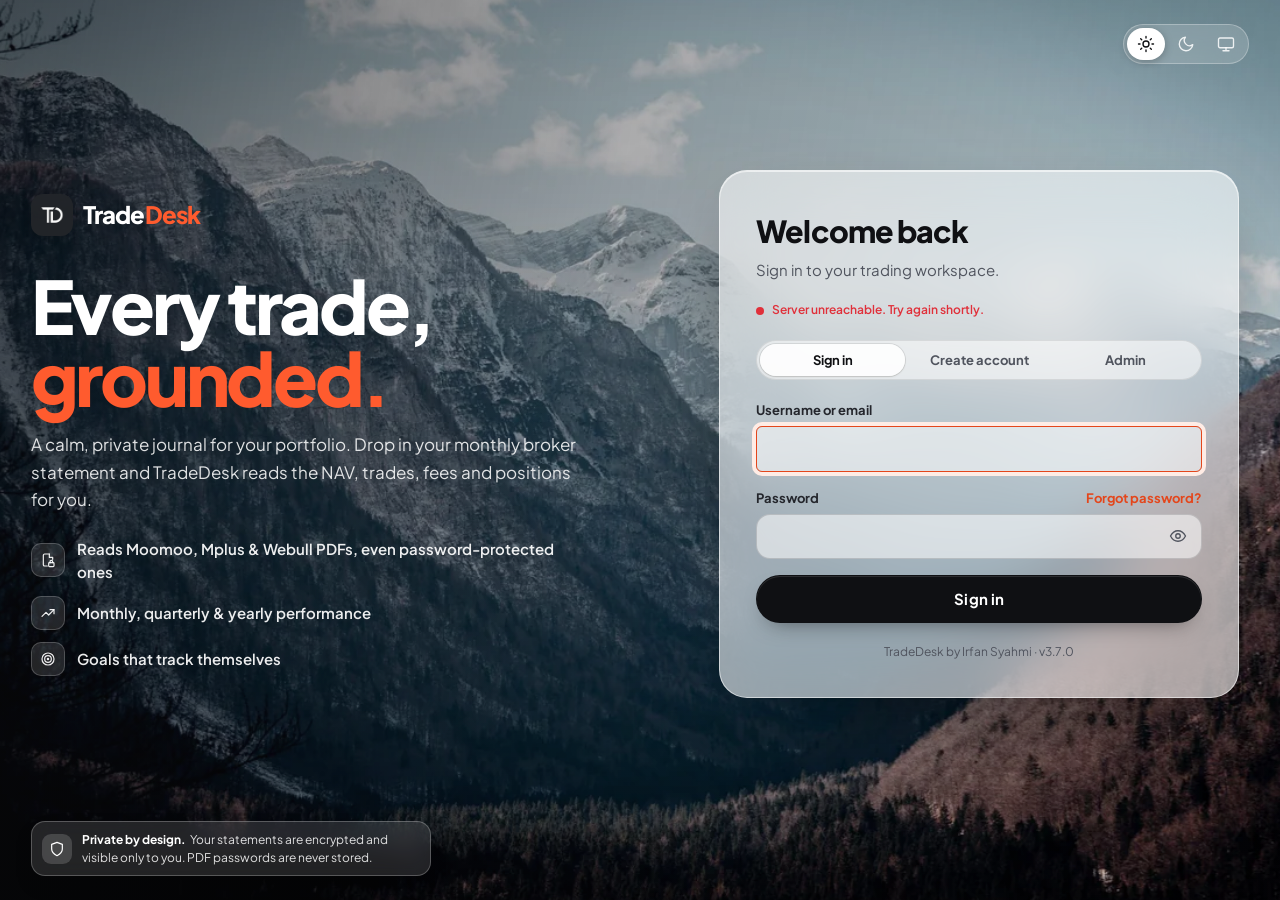
==== commit 13b628c9: "Website v3.7.0: magnetic cursor, Reduce motion switch, smooth dialog resizing, single password eye C" ====
--- a/index.html
+++ b/index.html
@@ -2,7 +2,7 @@
 <html lang="en" data-theme="light">
 <head>
   <meta charset="utf-8" />
-  <meta http-equiv="Content-Security-Policy" content="default-src 'self'; script-src 'self' 'sha256-zVIKbSHbCtuRh89hfXhYzUgDNjQpyApkWEK8NEMrA18='; style-src 'self' 'unsafe-inline'; img-src 'self' data: blob:; font-src 'self'; connect-src 'self' https://*.onrender.com; manifest-src 'self'; object-src 'none'; base-uri 'self'; form-action 'self'" />
+  <meta http-equiv="Content-Security-Policy" content="default-src 'self'; script-src 'self' 'sha256-CRjhOS1tePDA6orO6JcBXfHXQwbNiYG9Zjyx4kWUuac='; style-src 'self' 'unsafe-inline'; img-src 'self' data: blob:; font-src 'self'; connect-src 'self' https://*.onrender.com; manifest-src 'self'; object-src 'none'; base-uri 'self'; form-action 'self'" />
   <meta name="referrer" content="no-referrer" />
   <meta name="viewport" content="width=device-width, initial-scale=1, viewport-fit=cover" />
   <title>TradeDesk · Trading Journal</title>
@@ -26,6 +26,7 @@
         var pref = localStorage.getItem("td_theme_v3") || "light";
         var dark = pref === "dark" || (pref === "system" && matchMedia("(prefers-color-scheme: dark)").matches);
         document.documentElement.setAttribute("data-theme", dark ? "dark" : "light");
+        if (localStorage.getItem("td_motion_v1") === "reduce") document.documentElement.classList.add("reduce-motion");
         var accent = localStorage.getItem("td_accent_v1");
         if (accent) document.documentElement.setAttribute("data-accent", accent);
       } catch (e) {}
@@ -80,6 +81,7 @@
       <symbol id="i-help" viewBox="0 0 24 24"><circle cx="12" cy="12" r="9"/><path d="M9.1 9a3 3 0 0 1 5.8 1c0 2-3 3-3 3M12 17h.01"/></symbol>
       <symbol id="i-layers" viewBox="0 0 24 24"><path d="M12 2l10 5-10 5L2 7z"/><path d="M2 17l10 5 10-5M2 12l10 5 10-5"/></symbol>
       <symbol id="i-star" viewBox="0 0 24 24"><path d="M12 2.8l2.8 5.9 6.4.8-4.7 4.4 1.2 6.4L12 17.2l-5.7 3.1 1.2-6.4-4.7-4.4 6.4-.8z"/></symbol>
+      <symbol id="i-motion" viewBox="0 0 24 24"><path d="M3 12h4l2-5 4 10 2-5h6"/></symbol>
       <symbol id="i-cursor" viewBox="0 0 24 24"><path d="M5 3l14 7-6 2-2 6z"/><path d="M13 12l5 5"/></symbol>
       <symbol id="i-sound" viewBox="0 0 24 24"><path d="M11 5L6 9H3v6h3l5 4z"/><path d="M15.5 8.5a5 5 0 0 1 0 7M18.6 5.4a9 9 0 0 1 0 13.2"/></symbol>
       <symbol id="i-palette" viewBox="0 0 24 24"><path d="M12 3a9 9 0 0 0 0 18c1.1 0 1.6-.8 1.6-1.6 0-.5-.2-.8-.5-1.2-.3-.3-.5-.7-.5-1.2 0-.9.7-1.6 1.6-1.6h1.9A4.9 4.9 0 0 0 21 10.5C21 6.4 17 3 12 3z"/><circle cx="7.5" cy="11" r="1.2"/><circle cx="10.5" cy="7" r="1.2"/><circle cx="15" cy="7.5" r="1.2"/></symbol>
@@ -315,6 +317,10 @@
         <div class="menu-row">
           <div><div style="display:flex;gap:10px;align-items:center"><svg class="ico"><use href="#i-cursor"/></svg>Cursor effect</div></div>
           <button type="button" class="switch" id="cursorSwitch" role="switch" aria-checked="true" aria-label="Cursor effect"></button>
+        </div>
+        <div class="menu-row">
+          <div><div style="display:flex;gap:10px;align-items:center"><svg class="ico"><use href="#i-motion"/></svg>Reduce motion</div></div>
+          <button type="button" class="switch" id="motionSwitch" role="switch" aria-checked="false" aria-label="Reduce motion"></button>
         </div>
         <div class="user-menu-theme">
           <span>Appearance</span>
--- a/assets/css/app.css
+++ b/assets/css/app.css
@@ -334,6 +334,8 @@
 .pw-wrap { position: relative; }
 .pw-wrap input { padding-right: 48px; }
 .pw-eye { position: absolute; right: 4px; top: 50%; transform: translateY(-50%); width: 40px; height: 36px; border: 0; background: none; color: var(--muted); border-radius: 10px; display: grid; place-items: center; }
+/* Hide the browser's own show-password eye (Edge) so only ours appears. */
+input[type="password"]::-ms-reveal, input[type="password"]::-ms-clear { display: none; }
 .pw-eye:hover { color: var(--ink); background: var(--field-hover); }
 .form-error { margin: 0; display: flex; gap: 8px; align-items: flex-start; color: var(--down); background: var(--down-soft); padding: 10px 12px; border-radius: var(--r-sm); font-size: var(--fs-sm); font-weight: 600; }
 .form-note { margin: 0; color: var(--ink-2); background: var(--secondary-soft); padding: 10px 12px; border-radius: var(--r-sm); font-size: var(--fs-sm); }
@@ -766,16 +768,13 @@
 .sr.in-view { translate: none; scale: none; }
 .scroll-prog { position: fixed; left: 0; top: 0; height: 3px; width: 100%; z-index: 60; transform-origin: 0 50%; transform: scaleX(var(--p, 0)); background: linear-gradient(90deg, var(--accent), color-mix(in srgb, var(--accent) 50%, #fff)); pointer-events: none; opacity: 0.9; }
 
-/* Cursor effect */
-.cursor-fx { position: fixed; left: 0; top: 0; z-index: 9999; pointer-events: none; border-radius: 50%; will-change: transform; transition: opacity 200ms var(--ease); }
-.cursor-ring { width: 34px; height: 34px; margin: -17px 0 0 -17px; border: 1.5px solid color-mix(in srgb, var(--accent) 75%, transparent); transition: width 220ms var(--ease-spring), height 220ms var(--ease-spring), margin 220ms var(--ease-spring), background 200ms var(--ease), border-color 200ms var(--ease), opacity 200ms var(--ease); }
-.cursor-dot { width: 6px; height: 6px; margin: -3px 0 0 -3px; background: var(--accent); }
-.cursor-ring.is-link { width: 52px; height: 52px; margin: -26px 0 0 -26px; background: color-mix(in srgb, var(--accent) 12%, transparent); border-color: var(--accent); }
-.cursor-ring.is-text { width: 4px; height: 26px; margin: -13px 0 0 -2px; border-radius: 2px; background: color-mix(in srgb, var(--accent) 40%, transparent); border-color: transparent; }
-.cursor-ring.is-down { width: 24px; height: 24px; margin: -12px 0 0 -12px; }
-.cursor-fx.is-hidden, body:has(dialog[open]) .cursor-fx { opacity: 0; }
-.cursor-burst { position: fixed; z-index: 9998; pointer-events: none; width: 10px; height: 10px; margin: -5px 0 0 -5px; border-radius: 50%; border: 2px solid var(--accent); animation: burst 520ms var(--ease) forwards; }
-@keyframes burst { to { transform: scale(5); opacity: 0; } }
+/* Cursor effect: magnetic highlight (see cursor.js) */
+.cursor-lens { position: fixed; left: 0; top: 0; z-index: 9999; pointer-events: none; width: 8px; height: 8px; border-radius: 4px; will-change: transform, width, height;
+  background: var(--accent); opacity: 0.55; transition: opacity 180ms var(--ease), background-color 180ms var(--ease), box-shadow 180ms var(--ease); }
+.cursor-lens[data-mode="snap"] { opacity: 1; background: transparent; box-shadow: 0 0 0 1.5px color-mix(in srgb, var(--accent) 70%, transparent), 0 8px 22px -12px color-mix(in srgb, var(--accent) 70%, transparent); }
+.cursor-lens[data-mode="text"] { opacity: 0.85; }
+.cursor-lens.is-hidden, body:has(dialog[open]) .cursor-lens { opacity: 0; }
+.dlg-body.is-resizing { overflow: hidden; }
 @keyframes pop { from { opacity: 0; transform: translateY(8px) scale(0.97); } to { opacity: 1; transform: none; } }
 @keyframes toast-in { from { opacity: 0; transform: translateY(10px) scale(0.98); } }
 @keyframes toast-out { to { opacity: 0; transform: translateX(16px); } }
@@ -1023,6 +1022,12 @@
   *, *::before, *::after { animation-duration: 0.001ms !important; animation-iteration-count: 1 !important; transition-duration: 0.001ms !important; scroll-behavior: auto !important; }
   .reveal { opacity: 1; transform: none; }
   .sr { translate: none; scale: none; }
-  .cursor-fx, .scroll-prog { display: none; }
+  .cursor-lens, .scroll-prog { display: none; }
   .welcome-title .ch { opacity: 1; transform: none; }
 }
+/* The in-app "Reduce motion" switch applies the same rules. */
+:root.reduce-motion *, :root.reduce-motion *::before, :root.reduce-motion *::after { animation-duration: 0.001ms !important; animation-iteration-count: 1 !important; transition-duration: 0.001ms !important; scroll-behavior: auto !important; }
+:root.reduce-motion .reveal { opacity: 1; transform: none; }
+:root.reduce-motion .sr { translate: none; scale: none; }
+:root.reduce-motion .cursor-lens, :root.reduce-motion .scroll-prog { display: none; }
+:root.reduce-motion .welcome-title .ch { opacity: 1; transform: none; }
